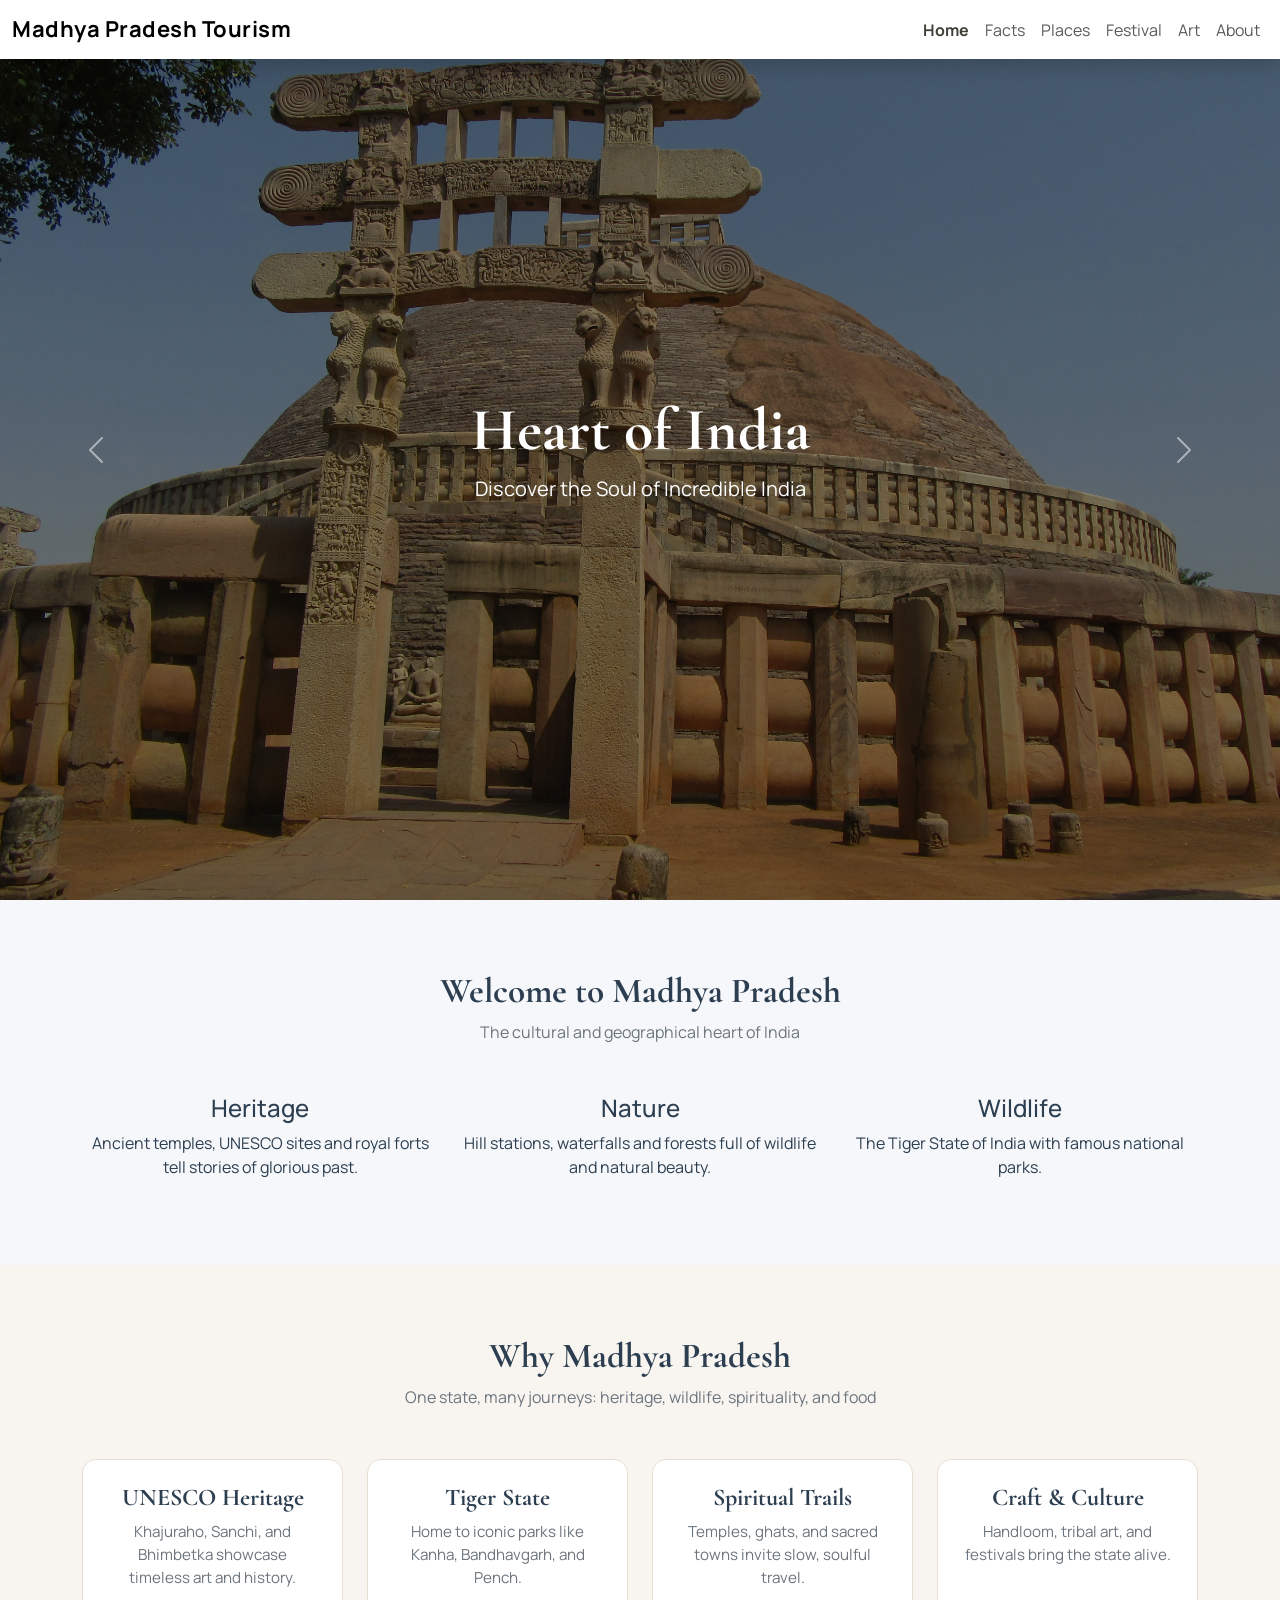
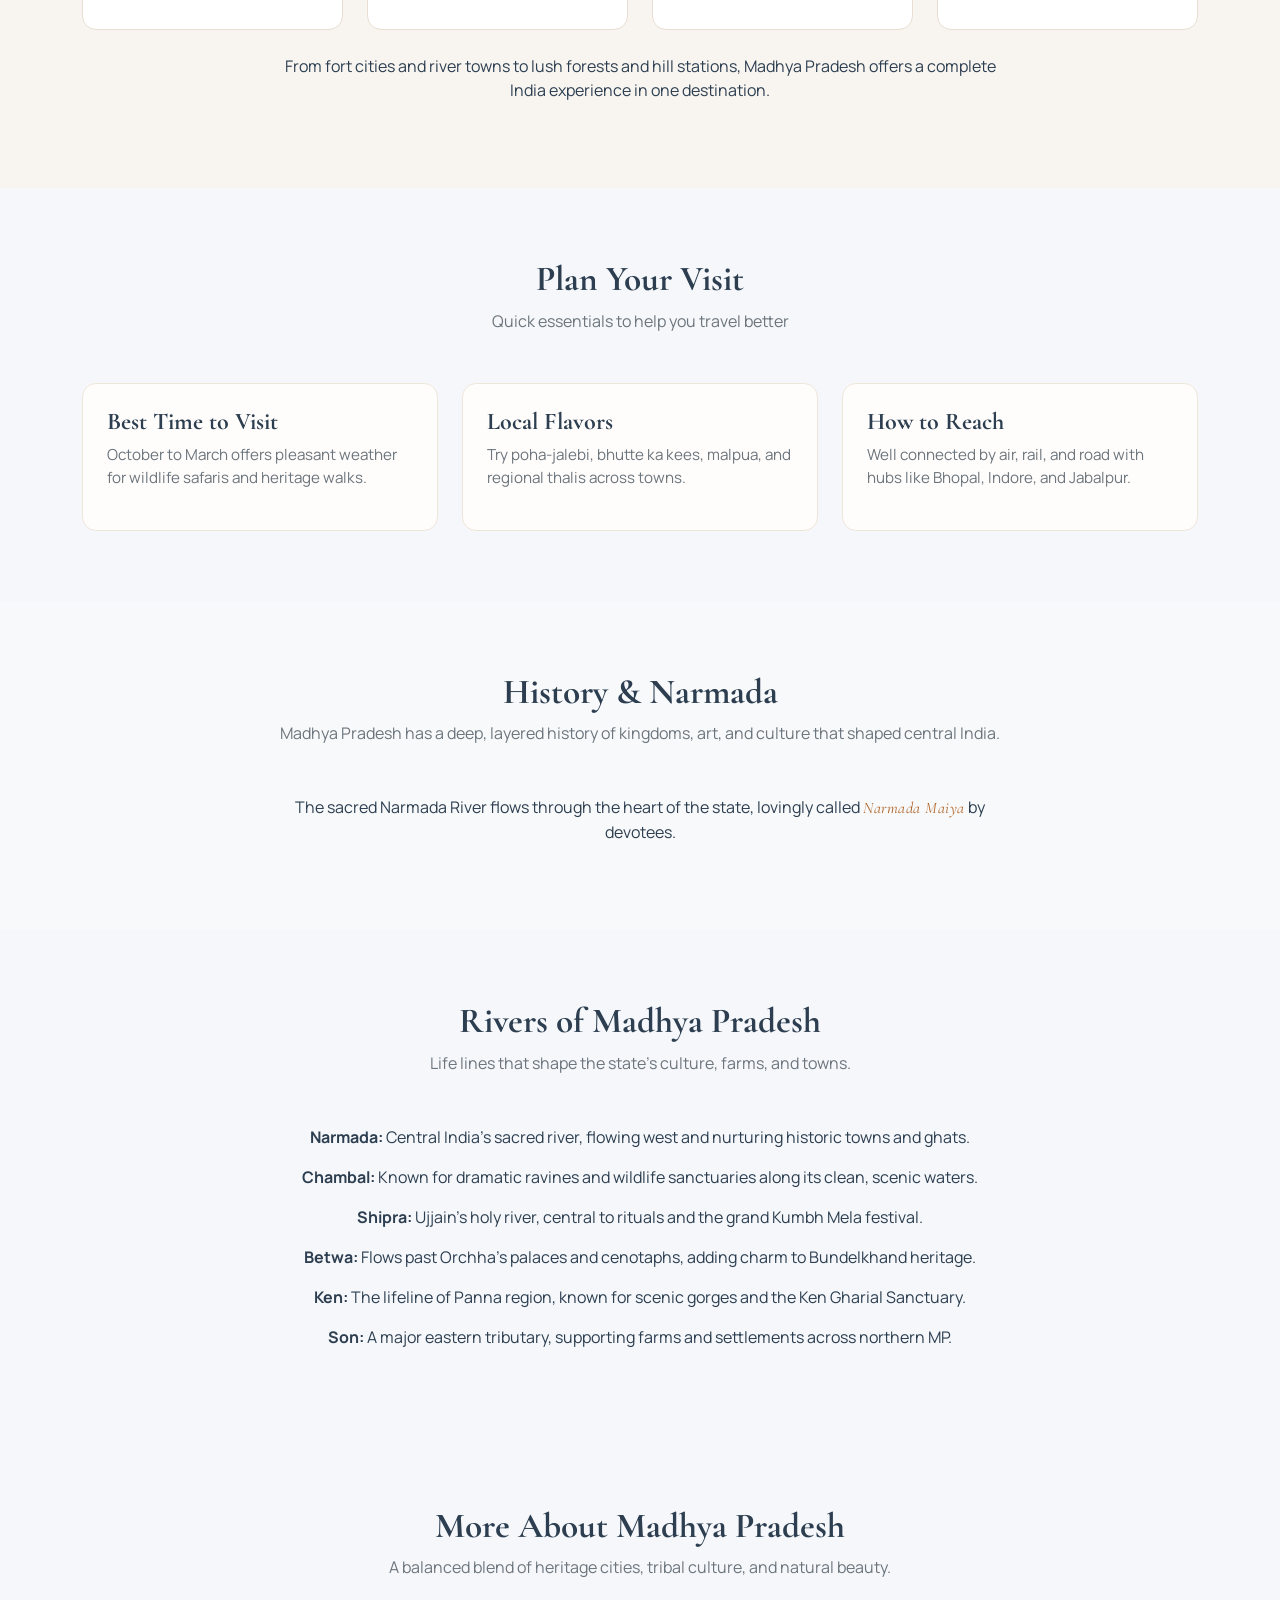
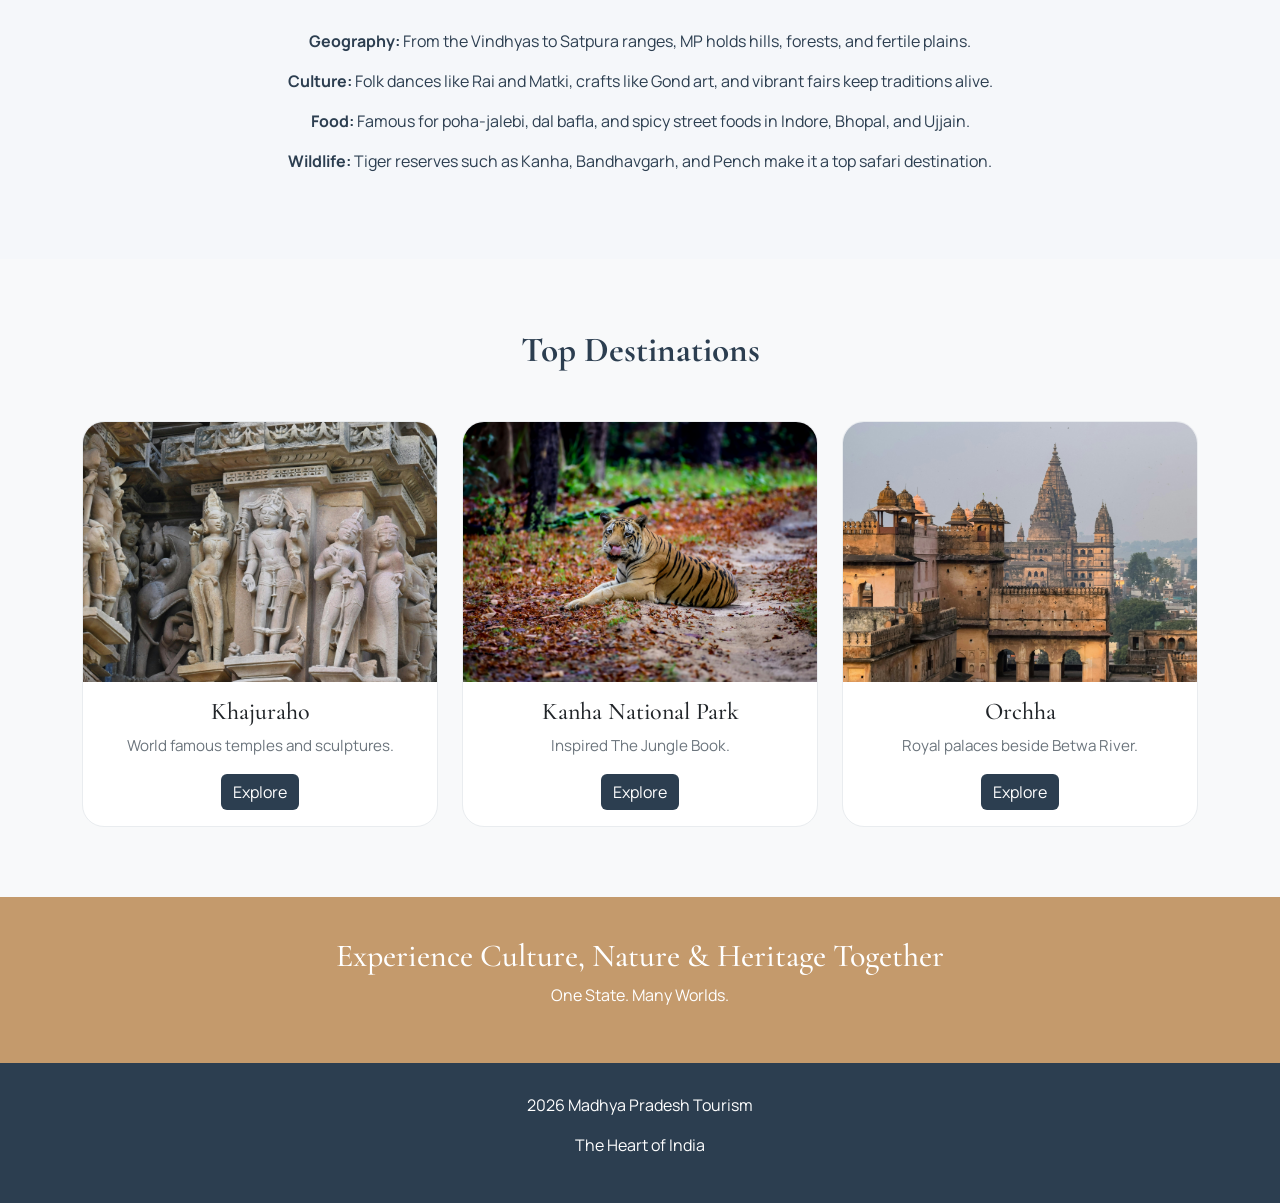
==== index.html @ c8d35fb0 "Add files via upload" ====
﻿<!DOCTYPE html>
<html lang="en">

<head>
    <meta charset="UTF-8">
    <meta name="viewport" content="width=device-width, initial-scale=1.0">
    <title>Madhya Pradesh Tourism</title>
    <link href="https://cdn.jsdelivr.net/npm/bootstrap@5.3.0/dist/css/bootstrap.min.css" rel="stylesheet">
    <link
        href="https://fonts.googleapis.com/css2?family=Cormorant+Garamond:wght@400;600;700&family=Manrope:wght@300;400;600;700&display=swap"
        rel="stylesheet">
    <style>
        :root {
            --paper: #f5f7fa;
            --ink: #2c3e50;
            --muted: #6c757d;
            --accent: #2c3e50;
            --soft: #e9ecef;
            --card: #ffffff;
        }

        body {
            font-family: "Manrope", sans-serif;
            color: var(--ink);
            background: var(--paper);
        }

        h1,
        h2,
        h3 {
            font-family: "Cormorant Garamond", serif;
        }

        /* NAVBAR */
        .navbar {
            background: white;
            box-shadow: 0 2px 10px rgba(0, 0, 0, .1);
        }

        .navbar-brand {
            font-weight: 700;
            letter-spacing: 0.5px;
            font-size: 22px;
        }
        .nav-link.active {
  font-weight: bold;
  color: #404039 !important;
}


        /* CAROUSEL */
        .carousel-item {
            height: 100vh;
            min-height: 400px;
        }

        .carousel-item img {
            height: 100%;
            object-fit: cover;
            filter: brightness(.55);
        }

        .carousel-caption {
            bottom: 40%;
        }

        .carousel-caption h1 {
            font-size: 60px;
            font-weight: 800;
        }

        .carousel-caption p {
            font-size: 20px;
        }

        /* SECTION */
        .section {
            padding: 70px 0;
        }

        .section-title {
            text-align: center;
            margin-bottom: 50px;
        }

        .section-title h2 {
            font-weight: 700;
            font-size: 2.2rem;
        }

        .section-title p {
            color: var(--muted);
        }

        /* CARDS */
        .card {
            border: 1px solid #e9ecef;
            border-radius: 22px;
            overflow: hidden;
            transition: transform 0.2s ease, box-shadow 0.2s ease;
            background: var(--card);
            box-shadow: none;
        }

        .card:hover {
            transform: translateY(-4px);
            box-shadow: 0 20px 40px rgba(44, 62, 80, 0.12);
        }

        .card img {
            height: 260px;
            object-fit: cover;
        }

        .btn-custom {
            background: #2c3e50;
            color: white;
            border: none;
        }

        .card-body h5,
        .highlight-card h5,
        .info-card h5 {
            font-family: "Cormorant Garamond", serif;
            font-size: 1.5rem;
        }

        .card-body p,
        .highlight-card p,
        .info-card p {
            color: var(--muted);
            font-size: 0.95rem;
        }

        /* HIGHLIGHTS */
        .highlights {
            background: #f8f5f1;
        }

        .highlight-card {
            border: 1px solid #e8ded1;
            border-radius: 14px;
            padding: 24px;
            height: 100%;
            background: var(--card);
        }

        .highlight-card h5 {
            font-weight: 700;
        }

        /* INFO CARDS */
        .info-card {
            border: 1px solid #efe6da;
            border-radius: 14px;
            padding: 24px;
            background: #fffdfb;
            height: 100%;
        }

        .info-card h5 {
            font-weight: 700;
        }

        .narmada {
            font-family: "Cormorant Garamond", serif;
            font-style: italic;
            letter-spacing: 0.5px;
            color: #b0652a;
        }

        /* HERO INFO STRIP */
        .info-strip {
            background: #c49a6c;
            color: white;
            padding: 40px 0;
            text-align: center;
        }

        /* FOOTER */
        footer {
            background: #2c3e50;
            color: white;
            padding: 30px 0;
            text-align: center;
        }
    </style>
</head>

<body>
    <!-- NAVBAR -->
    <nav class="navbar navbar-expand-lg fixed-top bg-white shadow">
  <div class="container-fluid">

    <a class="navbar-brand" href="index.html">Madhya Pradesh Tourism</a>

    <!-- TOGGLER BUTTON -->
    <button class="navbar-toggler" type="button" 
        data-bs-toggle="collapse" 
        data-bs-target="#navbarNav">

      <span class="navbar-toggler-icon"></span>
    </button>

    <!-- COLLAPSIBLE MENU -->
    <div class="collapse navbar-collapse" id="navbarNav">
      <div class="navbar-nav ms-auto">

        <a class="nav-link active" href="index.html">Home</a>
        <a class="nav-link" href="facts.html">Facts</a>
        <a class="nav-link" href="places.html">Places</a>
        <a class="nav-link" href="festival.html">Festival</a>
        <a class="nav-link" href="arts.html">Art</a>
        <a class="nav-link" href="about.html">About</a>

      </div>
    </div>

  </div>
</nav>


    <!-- CAROUSEL -->
    <div id="heroCarousel" class="carousel slide" data-bs-ride="carousel">
        <div class="carousel-inner">
            <div class="carousel-item active">
                <img src="images/ameena-tasneem-uT3yN3WqHnM-unsplash.jpg" class="d-block w-100">
                <div class="carousel-caption">
                    <h1>Heart of India</h1>
                    <p>Discover the Soul of Incredible India</p>
                </div>
            </div>
            <div class="carousel-item">
                <img src="images/whitetiger.jpg" class="d-block w-100">
                <div class="carousel-caption">
                    <h1>Wild & Beautiful</h1>
                    <p>Home of Tigers and Forests</p>
                </div>
            </div>
            <div class="carousel-item">
                <img src="images/gwalior fort.jpg" class="d-block w-100">
                <div class="carousel-caption">
                    <h1>Rich Heritage</h1>
                    <p>Temples, Forts & History</p>
                </div>
            </div>
        </div>
        <button class="carousel-control-prev" data-bs-target="#heroCarousel" data-bs-slide="prev">
            <span class="carousel-control-prev-icon"></span>
        </button>
        <button class="carousel-control-next" data-bs-target="#heroCarousel" data-bs-slide="next">
            <span class="carousel-control-next-icon"></span>
        </button>
    </div>
    <!-- ABOUT SECTION -->
    <section class="section">
        <div class="container">
            <div class="section-title">
                <h2>Welcome to Madhya Pradesh</h2>
                <p>The cultural and geographical heart of India</p>
            </div>
            <div class="row text-center">
                <div class="col-md-4">
                    <h4>Heritage</h4>
                    <p>Ancient temples, UNESCO sites and royal forts tell stories of glorious past.</p>
                </div>
                <div class="col-md-4">
                    <h4>Nature</h4>
                    <p>Hill stations, waterfalls and forests full of wildlife and natural beauty.</p>
                </div>
                <div class="col-md-4">
                    <h4>Wildlife</h4>
                    <p>The Tiger State of India with famous national parks.</p>
                </div>
            </div>
        </div>
    </section>
    <!-- MP TOURISM HIGHLIGHTS -->
    <section class="section highlights">
        <div class="container">
            <div class="section-title">
                <h2>Why Madhya Pradesh</h2>
                <p>One state, many journeys: heritage, wildlife, spirituality, and food</p>
            </div>
            <div class="row g-4">
                <div class="col-md-3">
                    <div class="highlight-card text-center">
                        <h5>UNESCO Heritage</h5>
                        <p>Khajuraho, Sanchi, and Bhimbetka showcase timeless art and history.</p>
                    </div>
                </div>
                <div class="col-md-3">
                    <div class="highlight-card text-center">
                        <h5>Tiger State</h5>
                        <p>Home to iconic parks like Kanha, Bandhavgarh, and Pench.</p>
                    </div>
                </div>
                <div class="col-md-3">
                    <div class="highlight-card text-center">
                        <h5>Spiritual Trails</h5>
                        <p>Temples, ghats, and sacred towns invite slow, soulful travel.</p>
                    </div>
                </div>
                <div class="col-md-3">
                    <div class="highlight-card text-center">
                        <h5>Craft & Culture</h5>
                        <p>Handloom, tribal art, and festivals bring the state alive.</p>
                    </div>
                </div>
            </div>
            <div class="row mt-4">
                <div class="col-lg-8 mx-auto text-center">
                    <p>From fort cities and river towns to lush forests and hill stations, Madhya Pradesh offers a
                        complete India experience in one destination.</p>
                </div>
            </div>
        </div>
    </section>
    <!-- TRAVEL ESSENTIALS -->
    <section class="section">
        <div class="container">
            <div class="section-title">
                <h2>Plan Your Visit</h2>
                <p>Quick essentials to help you travel better</p>
            </div>
            <div class="row g-4">
                <div class="col-md-4">
                    <div class="info-card">
                        <h5>Best Time to Visit</h5>
                        <p>October to March offers pleasant weather for wildlife safaris and heritage walks.</p>
                    </div>
                </div>
                <div class="col-md-4">
                    <div class="info-card">
                        <h5>Local Flavors</h5>
                        <p>Try poha-jalebi, bhutte ka kees, malpua, and regional thalis across towns.</p>
                    </div>
                </div>
                <div class="col-md-4">
                    <div class="info-card">
                        <h5>How to Reach</h5>
                        <p>Well connected by air, rail, and road with hubs like Bhopal, Indore, and Jabalpur.</p>
                    </div>
                </div>
            </div>
        </div>
    </section>
    <!-- HISTORY & NARMADA -->
    <section class="section bg-light">
        <div class="container">
            <div class="section-title">
                <h2>History & Narmada</h2>
                <p>Madhya Pradesh has a deep, layered history of kingdoms, art, and culture that shaped central India.
                </p>
            </div>
            <div class="row">
                <div class="col-lg-8 mx-auto text-center">
                    <p>The sacred Narmada River flows through the heart of the state, lovingly called <span
                            class="narmada">Narmada Maiya</span> by devotees.</p>
                </div>
            </div>
        </div>
    </section>
    <!-- RIVERS OF MADHYA PRADESH -->
    <section class="section">
        <div class="container">
            <div class="section-title">
                <h2>Rivers of Madhya Pradesh</h2>
                <p>Life lines that shape the state’s culture, farms, and towns.</p>
            </div>
            <div class="row">
                <div class="col-lg-10 mx-auto text-center">
                    <p><strong>Narmada:</strong> Central India’s sacred river, flowing west and nurturing historic towns
                        and ghats.</p>
                    <p><strong>Chambal:</strong> Known for dramatic ravines and wildlife sanctuaries along its clean,
                        scenic waters.</p>
                    <p><strong>Shipra:</strong> Ujjain’s holy river, central to rituals and the grand Kumbh Mela
                        festival.</p>
                    <p><strong>Betwa:</strong> Flows past Orchha’s palaces and cenotaphs, adding charm to Bundelkhand
                        heritage.</p>
                    <p><strong>Ken:</strong> The lifeline of Panna region, known for scenic gorges and the Ken Gharial
                        Sanctuary.</p>
                    <p><strong>Son:</strong> A major eastern tributary, supporting farms and settlements across northern
                        MP.</p>
                </div>
            </div>
        </div>
    </section>
    <!-- MORE ABOUT MADHYA PRADESH -->
    <section class="section">
        <div class="container">
            <div class="section-title">
                <h2>More About Madhya Pradesh</h2>
                <p>A balanced blend of heritage cities, tribal culture, and natural beauty.</p>
            </div>
            <div class="row">
                <div class="col-lg-10 mx-auto text-center">
                    <p><strong>Geography:</strong> From the Vindhyas to Satpura ranges, MP holds hills, forests, and
                        fertile plains.</p>
                    <p><strong>Culture:</strong> Folk dances like Rai and Matki, crafts like Gond art, and vibrant fairs
                        keep traditions alive.</p>
                    <p><strong>Food:</strong> Famous for poha-jalebi, dal bafla, and spicy street foods in Indore,
                        Bhopal, and Ujjain.</p>
                    <p><strong>Wildlife:</strong> Tiger reserves such as Kanha, Bandhavgarh, and Pench make it a top
                        safari destination.</p>
                </div>
            </div>
        </div>
    </section>
    <!-- TOP DESTINATIONS -->
    <section class="section bg-light">
        <div class="container">
            <div class="section-title">
                <h2>Top Destinations</h2>
            </div>
            <div class="row g-4">
                <div class="col-md-4">
                    <div class="card">
                        <img src="images/khajuraho.jpg">
                        <div class="card-body text-center">
                            <h5>Khajuraho</h5>
                            <p>World famous temples and sculptures.</p>
                            <button class="btn btn-custom">Explore</button>
                        </div>
                    </div>
                </div>
                <div class="col-md-4">
                    <div class="card">
                        <img src="images/kanhapark.jpg">
                        <div class="card-body text-center">
                            <h5>Kanha National Park</h5>
                            <p>Inspired The Jungle Book.</p>
                            <button class="btn btn-custom">Explore</button>
                        </div>
                    </div>
                </div>
                <div class="col-md-4">
                    <div class="card">
                        <img src="images/pexels-rsapmech-11473343 (1).jpg">
                        <div class="card-body text-center">
                            <h5>Orchha</h5>
                            <p>Royal palaces beside Betwa River.</p>
                            <button class="btn btn-custom">Explore</button>
                        </div>
                    </div>
                </div>

            </div>
        </div>
    </section>
    <!-- INFO STRIP -->
    <section class="info-strip">
        <div class="container">
            <h2>Experience Culture, Nature & Heritage Together</h2>
            <p>One State. Many Worlds.</p>
        </div>
    </section>
    <!-- FOOTER -->
    <footer>
        <p>2026 Madhya Pradesh Tourism</p>
        <p>The Heart of India</p>
    </footer>
    <script src="https://cdn.jsdelivr.net/npm/bootstrap@5.3.0/dist/js/bootstrap.bundle.min.js"></script>

</body>

</html>
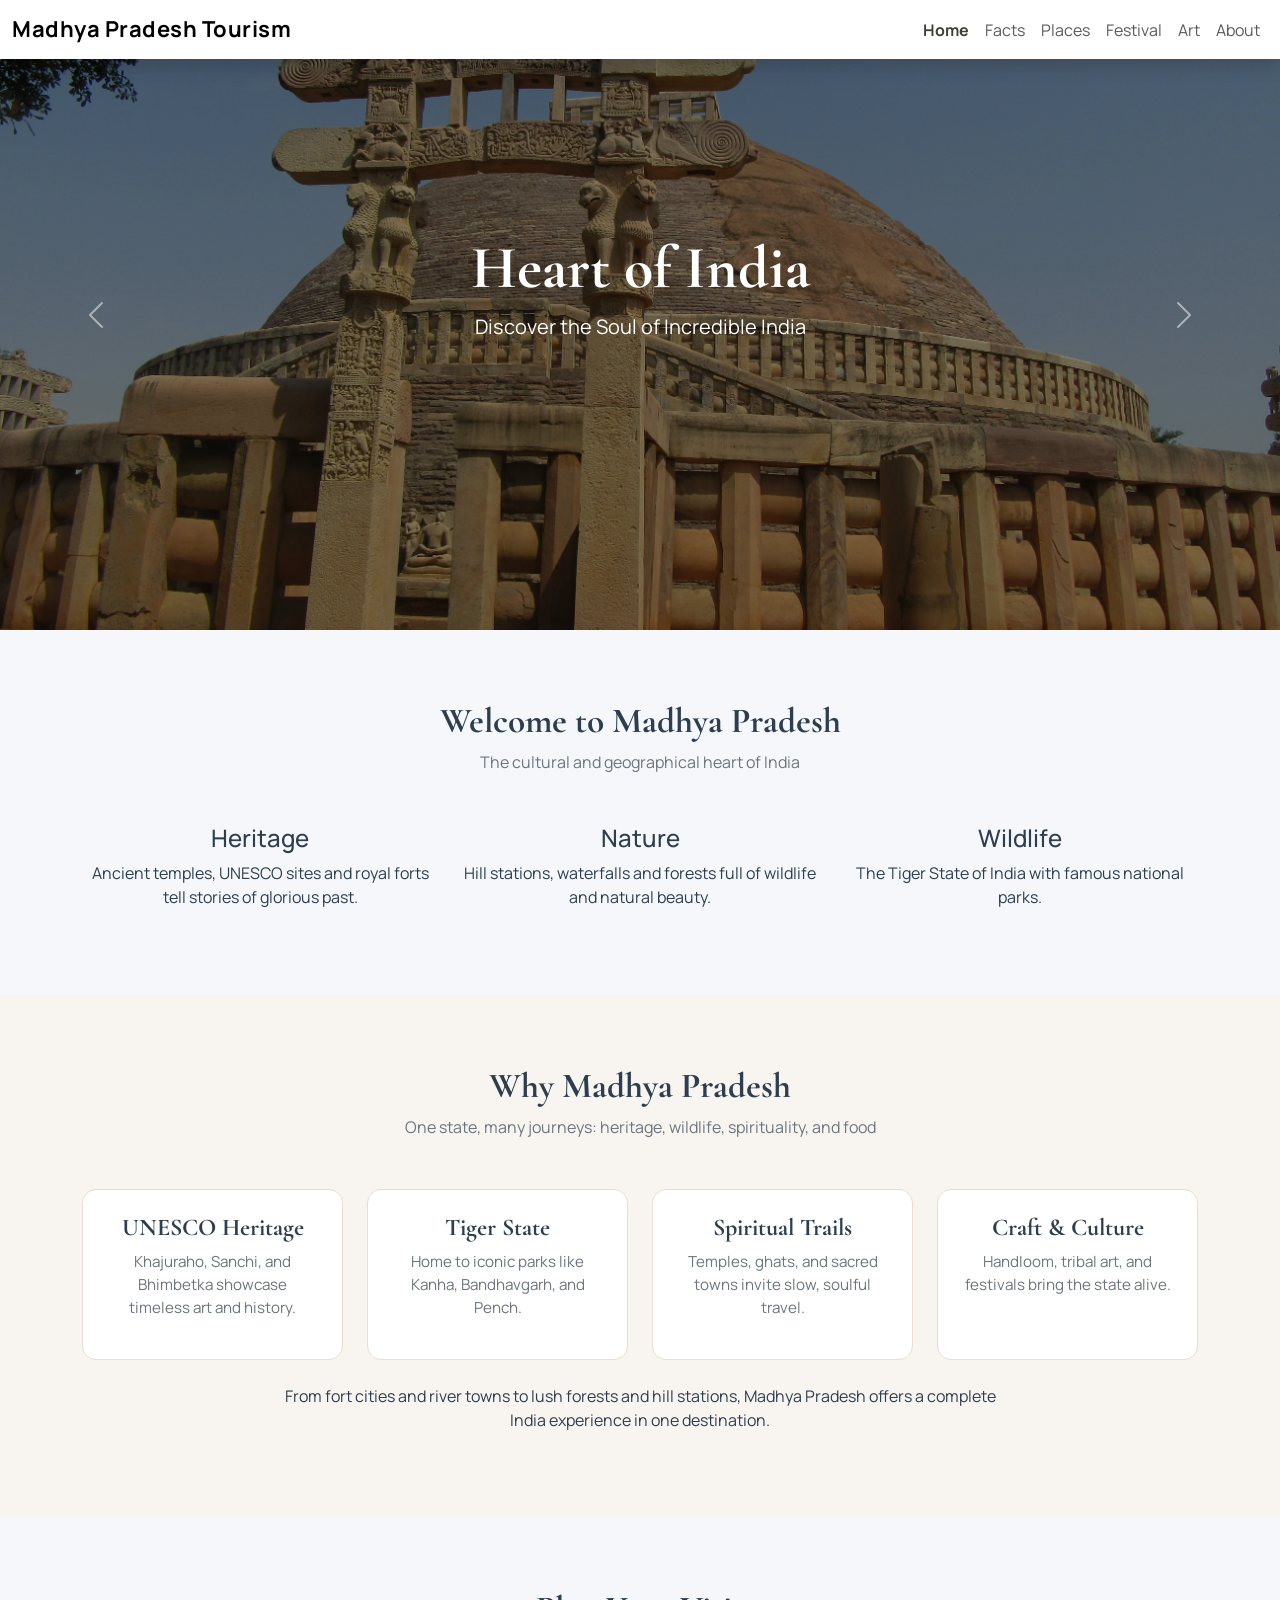
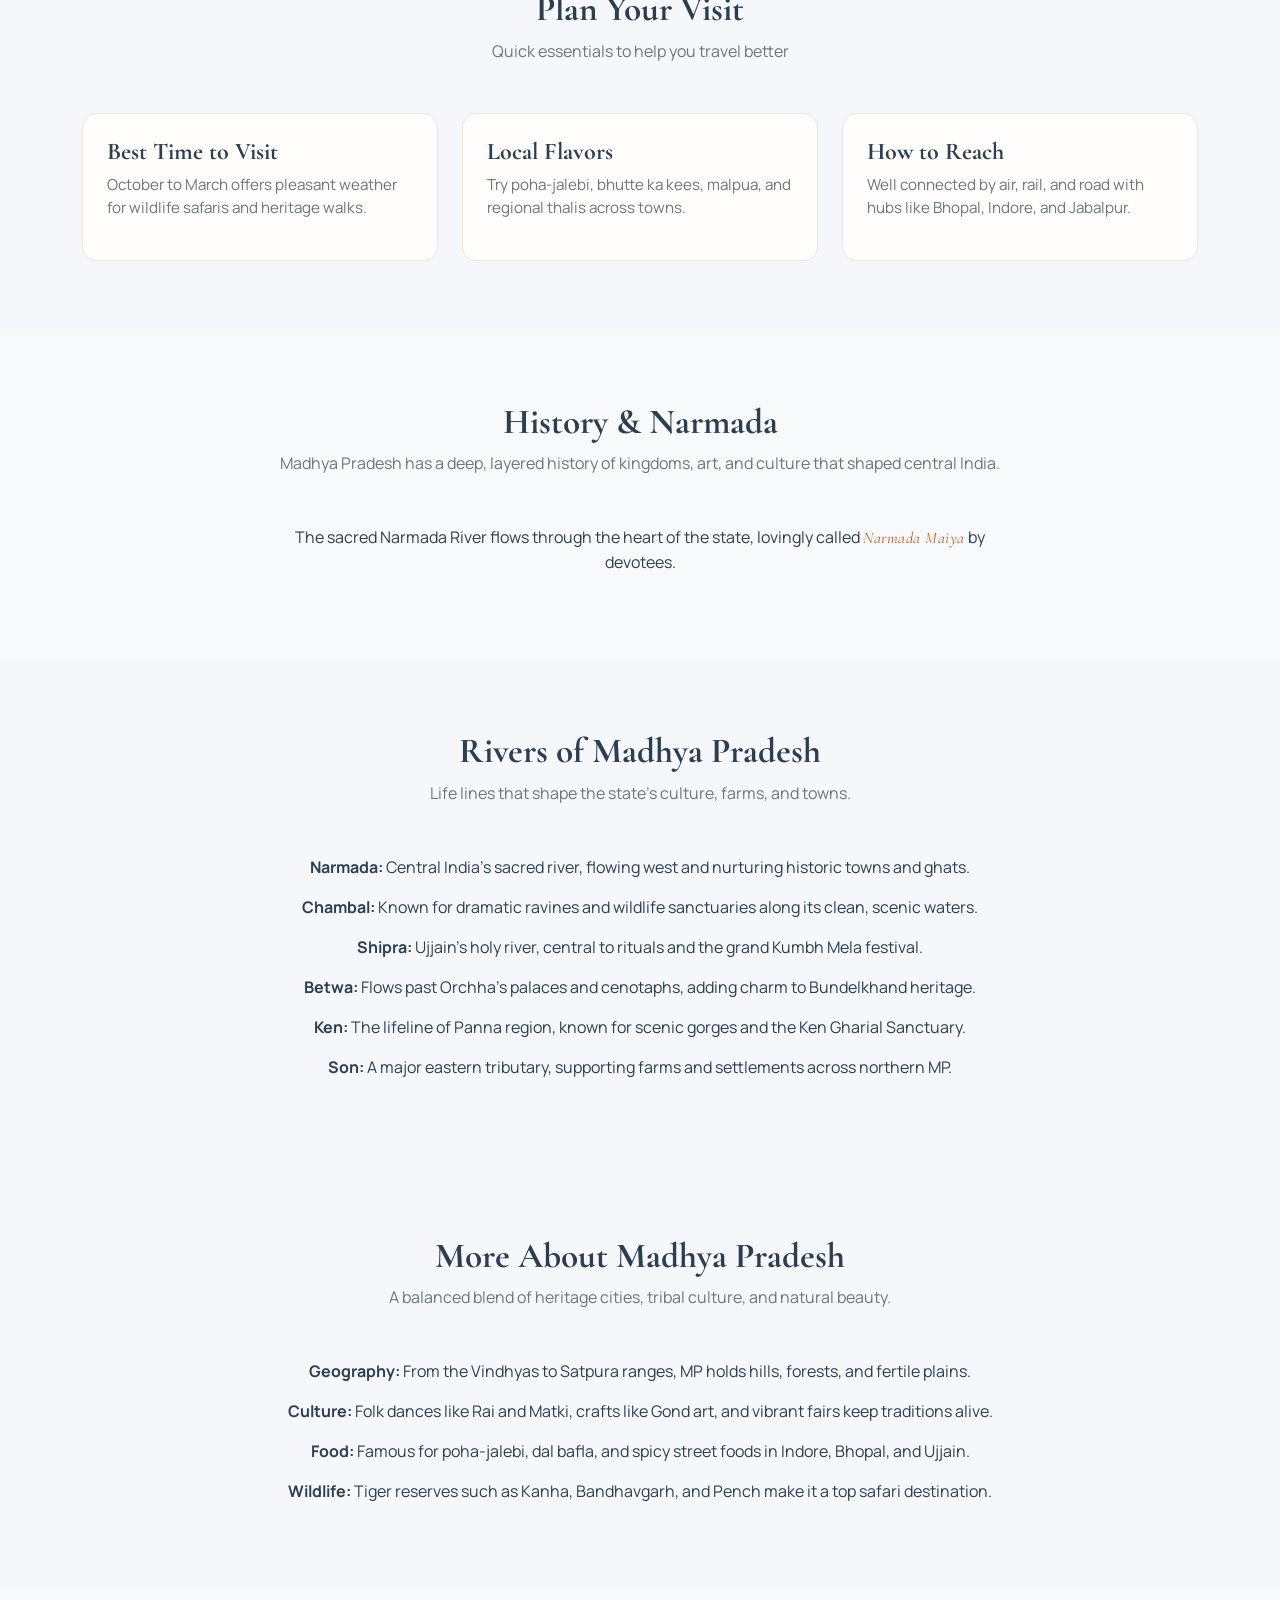
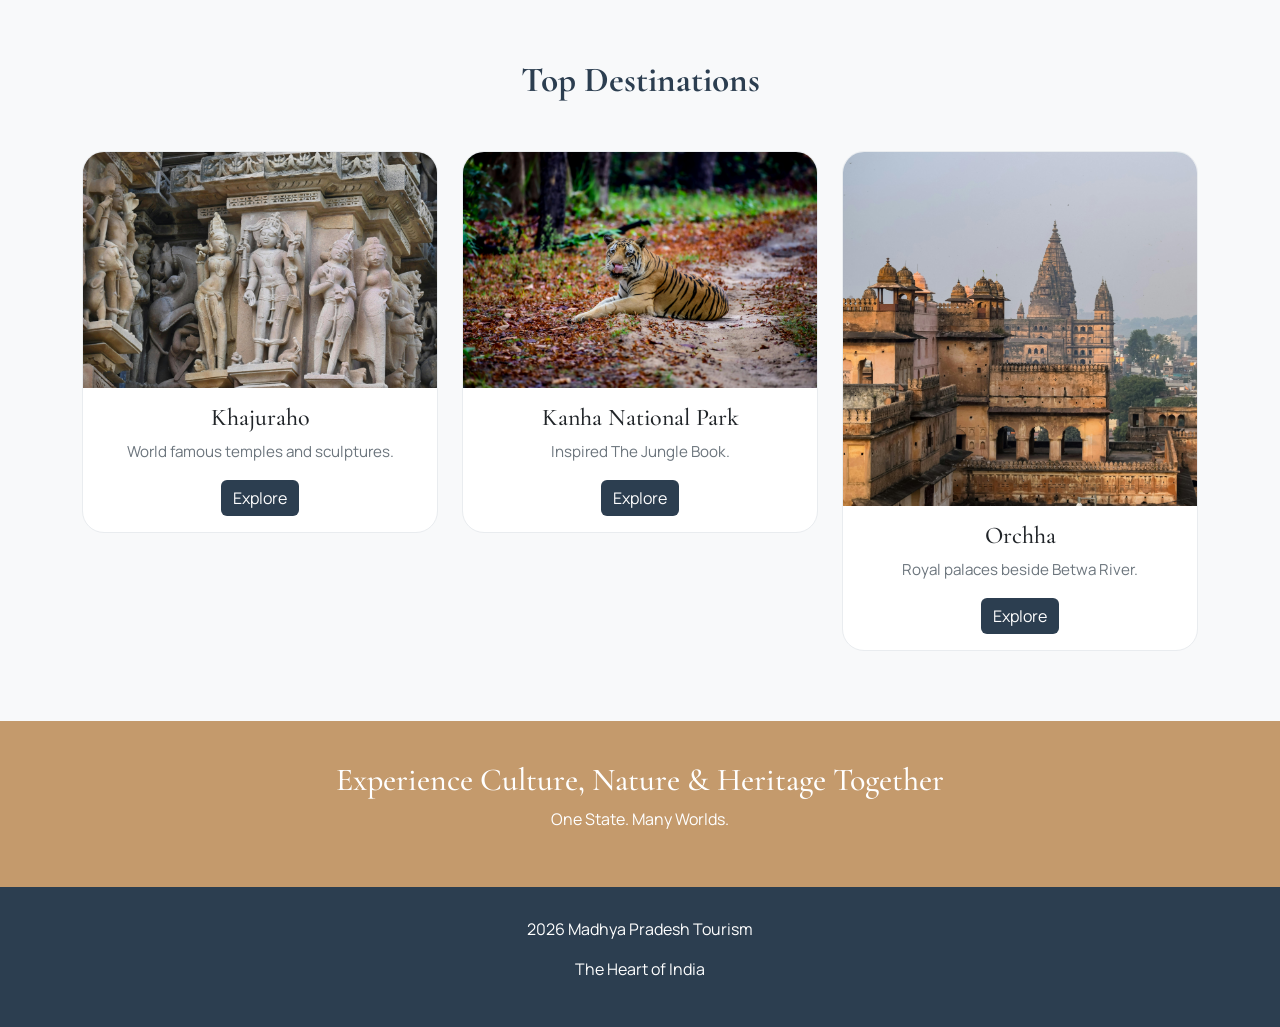
==== commit a4aac6da: "first upload" ====
--- a/index.html
+++ b/index.html
@@ -1,467 +1,498 @@
-﻿<!DOCTYPE html>
-<html lang="en">
-
-<head>
-    <meta charset="UTF-8">
-    <meta name="viewport" content="width=device-width, initial-scale=1.0">
-    <title>Madhya Pradesh Tourism</title>
-    <link href="https://cdn.jsdelivr.net/npm/bootstrap@5.3.0/dist/css/bootstrap.min.css" rel="stylesheet">
-    <link
-        href="https://fonts.googleapis.com/css2?family=Cormorant+Garamond:wght@400;600;700&family=Manrope:wght@300;400;600;700&display=swap"
-        rel="stylesheet">
-    <style>
-        :root {
-            --paper: #f5f7fa;
-            --ink: #2c3e50;
-            --muted: #6c757d;
-            --accent: #2c3e50;
-            --soft: #e9ecef;
-            --card: #ffffff;
-        }
-
-        body {
-            font-family: "Manrope", sans-serif;
-            color: var(--ink);
-            background: var(--paper);
-        }
-
-        h1,
-        h2,
-        h3 {
-            font-family: "Cormorant Garamond", serif;
-        }
-
-        /* NAVBAR */
-        .navbar {
-            background: white;
-            box-shadow: 0 2px 10px rgba(0, 0, 0, .1);
-        }
-
-        .navbar-brand {
-            font-weight: 700;
-            letter-spacing: 0.5px;
-            font-size: 22px;
-        }
-        .nav-link.active {
-  font-weight: bold;
-  color: #404039 !important;
-}
-
-
-        /* CAROUSEL */
-        .carousel-item {
-            height: 100vh;
-            min-height: 400px;
-        }
-
-        .carousel-item img {
-            height: 100%;
-            object-fit: cover;
-            filter: brightness(.55);
-        }
-
-        .carousel-caption {
-            bottom: 40%;
-        }
-
-        .carousel-caption h1 {
-            font-size: 60px;
-            font-weight: 800;
-        }
-
-        .carousel-caption p {
-            font-size: 20px;
-        }
-
-        /* SECTION */
-        .section {
-            padding: 70px 0;
-        }
-
-        .section-title {
-            text-align: center;
-            margin-bottom: 50px;
-        }
-
-        .section-title h2 {
-            font-weight: 700;
-            font-size: 2.2rem;
-        }
-
-        .section-title p {
-            color: var(--muted);
-        }
-
-        /* CARDS */
-        .card {
-            border: 1px solid #e9ecef;
-            border-radius: 22px;
-            overflow: hidden;
-            transition: transform 0.2s ease, box-shadow 0.2s ease;
-            background: var(--card);
-            box-shadow: none;
-        }
-
-        .card:hover {
-            transform: translateY(-4px);
-            box-shadow: 0 20px 40px rgba(44, 62, 80, 0.12);
-        }
-
-        .card img {
-            height: 260px;
-            object-fit: cover;
-        }
-
-        .btn-custom {
-            background: #2c3e50;
-            color: white;
-            border: none;
-        }
-
-        .card-body h5,
-        .highlight-card h5,
-        .info-card h5 {
-            font-family: "Cormorant Garamond", serif;
-            font-size: 1.5rem;
-        }
-
-        .card-body p,
-        .highlight-card p,
-        .info-card p {
-            color: var(--muted);
-            font-size: 0.95rem;
-        }
-
-        /* HIGHLIGHTS */
-        .highlights {
-            background: #f8f5f1;
-        }
-
-        .highlight-card {
-            border: 1px solid #e8ded1;
-            border-radius: 14px;
-            padding: 24px;
-            height: 100%;
-            background: var(--card);
-        }
-
-        .highlight-card h5 {
-            font-weight: 700;
-        }
-
-        /* INFO CARDS */
-        .info-card {
-            border: 1px solid #efe6da;
-            border-radius: 14px;
-            padding: 24px;
-            background: #fffdfb;
-            height: 100%;
-        }
-
-        .info-card h5 {
-            font-weight: 700;
-        }
-
-        .narmada {
-            font-family: "Cormorant Garamond", serif;
-            font-style: italic;
-            letter-spacing: 0.5px;
-            color: #b0652a;
-        }
-
-        /* HERO INFO STRIP */
-        .info-strip {
-            background: #c49a6c;
-            color: white;
-            padding: 40px 0;
-            text-align: center;
-        }
-
-        /* FOOTER */
-        footer {
-            background: #2c3e50;
-            color: white;
-            padding: 30px 0;
-            text-align: center;
-        }
-    </style>
-</head>
-
-<body>
-    <!-- NAVBAR -->
-    <nav class="navbar navbar-expand-lg fixed-top bg-white shadow">
-  <div class="container-fluid">
-
-    <a class="navbar-brand" href="index.html">Madhya Pradesh Tourism</a>
-
-    <!-- TOGGLER BUTTON -->
-    <button class="navbar-toggler" type="button" 
-        data-bs-toggle="collapse" 
-        data-bs-target="#navbarNav">
-
-      <span class="navbar-toggler-icon"></span>
-    </button>
-
-    <!-- COLLAPSIBLE MENU -->
-    <div class="collapse navbar-collapse" id="navbarNav">
-      <div class="navbar-nav ms-auto">
-
-        <a class="nav-link active" href="index.html">Home</a>
-        <a class="nav-link" href="facts.html">Facts</a>
-        <a class="nav-link" href="places.html">Places</a>
-        <a class="nav-link" href="festival.html">Festival</a>
-        <a class="nav-link" href="arts.html">Art</a>
-        <a class="nav-link" href="about.html">About</a>
-
-      </div>
-    </div>
-
-  </div>
-</nav>
-
-
-    <!-- CAROUSEL -->
-    <div id="heroCarousel" class="carousel slide" data-bs-ride="carousel">
-        <div class="carousel-inner">
-            <div class="carousel-item active">
-                <img src="images/ameena-tasneem-uT3yN3WqHnM-unsplash.jpg" class="d-block w-100">
-                <div class="carousel-caption">
-                    <h1>Heart of India</h1>
-                    <p>Discover the Soul of Incredible India</p>
-                </div>
-            </div>
-            <div class="carousel-item">
-                <img src="images/whitetiger.jpg" class="d-block w-100">
-                <div class="carousel-caption">
-                    <h1>Wild & Beautiful</h1>
-                    <p>Home of Tigers and Forests</p>
-                </div>
-            </div>
-            <div class="carousel-item">
-                <img src="images/gwalior fort.jpg" class="d-block w-100">
-                <div class="carousel-caption">
-                    <h1>Rich Heritage</h1>
-                    <p>Temples, Forts & History</p>
-                </div>
-            </div>
-        </div>
-        <button class="carousel-control-prev" data-bs-target="#heroCarousel" data-bs-slide="prev">
-            <span class="carousel-control-prev-icon"></span>
-        </button>
-        <button class="carousel-control-next" data-bs-target="#heroCarousel" data-bs-slide="next">
-            <span class="carousel-control-next-icon"></span>
-        </button>
-    </div>
-    <!-- ABOUT SECTION -->
-    <section class="section">
-        <div class="container">
-            <div class="section-title">
-                <h2>Welcome to Madhya Pradesh</h2>
-                <p>The cultural and geographical heart of India</p>
-            </div>
-            <div class="row text-center">
-                <div class="col-md-4">
-                    <h4>Heritage</h4>
-                    <p>Ancient temples, UNESCO sites and royal forts tell stories of glorious past.</p>
-                </div>
-                <div class="col-md-4">
-                    <h4>Nature</h4>
-                    <p>Hill stations, waterfalls and forests full of wildlife and natural beauty.</p>
-                </div>
-                <div class="col-md-4">
-                    <h4>Wildlife</h4>
-                    <p>The Tiger State of India with famous national parks.</p>
-                </div>
-            </div>
-        </div>
-    </section>
-    <!-- MP TOURISM HIGHLIGHTS -->
-    <section class="section highlights">
-        <div class="container">
-            <div class="section-title">
-                <h2>Why Madhya Pradesh</h2>
-                <p>One state, many journeys: heritage, wildlife, spirituality, and food</p>
-            </div>
-            <div class="row g-4">
-                <div class="col-md-3">
-                    <div class="highlight-card text-center">
-                        <h5>UNESCO Heritage</h5>
-                        <p>Khajuraho, Sanchi, and Bhimbetka showcase timeless art and history.</p>
-                    </div>
-                </div>
-                <div class="col-md-3">
-                    <div class="highlight-card text-center">
-                        <h5>Tiger State</h5>
-                        <p>Home to iconic parks like Kanha, Bandhavgarh, and Pench.</p>
-                    </div>
-                </div>
-                <div class="col-md-3">
-                    <div class="highlight-card text-center">
-                        <h5>Spiritual Trails</h5>
-                        <p>Temples, ghats, and sacred towns invite slow, soulful travel.</p>
-                    </div>
-                </div>
-                <div class="col-md-3">
-                    <div class="highlight-card text-center">
-                        <h5>Craft & Culture</h5>
-                        <p>Handloom, tribal art, and festivals bring the state alive.</p>
-                    </div>
-                </div>
-            </div>
-            <div class="row mt-4">
-                <div class="col-lg-8 mx-auto text-center">
-                    <p>From fort cities and river towns to lush forests and hill stations, Madhya Pradesh offers a
-                        complete India experience in one destination.</p>
-                </div>
-            </div>
-        </div>
-    </section>
-    <!-- TRAVEL ESSENTIALS -->
-    <section class="section">
-        <div class="container">
-            <div class="section-title">
-                <h2>Plan Your Visit</h2>
-                <p>Quick essentials to help you travel better</p>
-            </div>
-            <div class="row g-4">
-                <div class="col-md-4">
-                    <div class="info-card">
-                        <h5>Best Time to Visit</h5>
-                        <p>October to March offers pleasant weather for wildlife safaris and heritage walks.</p>
-                    </div>
-                </div>
-                <div class="col-md-4">
-                    <div class="info-card">
-                        <h5>Local Flavors</h5>
-                        <p>Try poha-jalebi, bhutte ka kees, malpua, and regional thalis across towns.</p>
-                    </div>
-                </div>
-                <div class="col-md-4">
-                    <div class="info-card">
-                        <h5>How to Reach</h5>
-                        <p>Well connected by air, rail, and road with hubs like Bhopal, Indore, and Jabalpur.</p>
-                    </div>
-                </div>
-            </div>
-        </div>
-    </section>
-    <!-- HISTORY & NARMADA -->
-    <section class="section bg-light">
-        <div class="container">
-            <div class="section-title">
-                <h2>History & Narmada</h2>
-                <p>Madhya Pradesh has a deep, layered history of kingdoms, art, and culture that shaped central India.
-                </p>
-            </div>
-            <div class="row">
-                <div class="col-lg-8 mx-auto text-center">
-                    <p>The sacred Narmada River flows through the heart of the state, lovingly called <span
-                            class="narmada">Narmada Maiya</span> by devotees.</p>
-                </div>
-            </div>
-        </div>
-    </section>
-    <!-- RIVERS OF MADHYA PRADESH -->
-    <section class="section">
-        <div class="container">
-            <div class="section-title">
-                <h2>Rivers of Madhya Pradesh</h2>
-                <p>Life lines that shape the state’s culture, farms, and towns.</p>
-            </div>
-            <div class="row">
-                <div class="col-lg-10 mx-auto text-center">
-                    <p><strong>Narmada:</strong> Central India’s sacred river, flowing west and nurturing historic towns
-                        and ghats.</p>
-                    <p><strong>Chambal:</strong> Known for dramatic ravines and wildlife sanctuaries along its clean,
-                        scenic waters.</p>
-                    <p><strong>Shipra:</strong> Ujjain’s holy river, central to rituals and the grand Kumbh Mela
-                        festival.</p>
-                    <p><strong>Betwa:</strong> Flows past Orchha’s palaces and cenotaphs, adding charm to Bundelkhand
-                        heritage.</p>
-                    <p><strong>Ken:</strong> The lifeline of Panna region, known for scenic gorges and the Ken Gharial
-                        Sanctuary.</p>
-                    <p><strong>Son:</strong> A major eastern tributary, supporting farms and settlements across northern
-                        MP.</p>
-                </div>
-            </div>
-        </div>
-    </section>
-    <!-- MORE ABOUT MADHYA PRADESH -->
-    <section class="section">
-        <div class="container">
-            <div class="section-title">
-                <h2>More About Madhya Pradesh</h2>
-                <p>A balanced blend of heritage cities, tribal culture, and natural beauty.</p>
-            </div>
-            <div class="row">
-                <div class="col-lg-10 mx-auto text-center">
-                    <p><strong>Geography:</strong> From the Vindhyas to Satpura ranges, MP holds hills, forests, and
-                        fertile plains.</p>
-                    <p><strong>Culture:</strong> Folk dances like Rai and Matki, crafts like Gond art, and vibrant fairs
-                        keep traditions alive.</p>
-                    <p><strong>Food:</strong> Famous for poha-jalebi, dal bafla, and spicy street foods in Indore,
-                        Bhopal, and Ujjain.</p>
-                    <p><strong>Wildlife:</strong> Tiger reserves such as Kanha, Bandhavgarh, and Pench make it a top
-                        safari destination.</p>
-                </div>
-            </div>
-        </div>
-    </section>
-    <!-- TOP DESTINATIONS -->
-    <section class="section bg-light">
-        <div class="container">
-            <div class="section-title">
-                <h2>Top Destinations</h2>
-            </div>
-            <div class="row g-4">
-                <div class="col-md-4">
-                    <div class="card">
-                        <img src="images/khajuraho.jpg">
-                        <div class="card-body text-center">
-                            <h5>Khajuraho</h5>
-                            <p>World famous temples and sculptures.</p>
-                            <button class="btn btn-custom">Explore</button>
-                        </div>
-                    </div>
-                </div>
-                <div class="col-md-4">
-                    <div class="card">
-                        <img src="images/kanhapark.jpg">
-                        <div class="card-body text-center">
-                            <h5>Kanha National Park</h5>
-                            <p>Inspired The Jungle Book.</p>
-                            <button class="btn btn-custom">Explore</button>
-                        </div>
-                    </div>
-                </div>
-                <div class="col-md-4">
-                    <div class="card">
-                        <img src="images/pexels-rsapmech-11473343 (1).jpg">
-                        <div class="card-body text-center">
-                            <h5>Orchha</h5>
-                            <p>Royal palaces beside Betwa River.</p>
-                            <button class="btn btn-custom">Explore</button>
-                        </div>
-                    </div>
-                </div>
-
-            </div>
-        </div>
-    </section>
-    <!-- INFO STRIP -->
-    <section class="info-strip">
-        <div class="container">
-            <h2>Experience Culture, Nature & Heritage Together</h2>
-            <p>One State. Many Worlds.</p>
-        </div>
-    </section>
-    <!-- FOOTER -->
-    <footer>
-        <p>2026 Madhya Pradesh Tourism</p>
-        <p>The Heart of India</p>
-    </footer>
-    <script src="https://cdn.jsdelivr.net/npm/bootstrap@5.3.0/dist/js/bootstrap.bundle.min.js"></script>
-
-</body>
-
+﻿<!DOCTYPE html>
+<html lang="en">
+
+<head>
+    <meta charset="UTF-8">
+    <meta name="viewport" content="width=device-width, initial-scale=1.0">
+    <title>Madhya Pradesh Tourism</title>
+    <link href="https://cdn.jsdelivr.net/npm/bootstrap@5.3.0/dist/css/bootstrap.min.css" rel="stylesheet">
+    <link
+        href="https://fonts.googleapis.com/css2?family=Cormorant+Garamond:wght@400;600;700&family=Manrope:wght@300;400;600;700&display=swap"
+        rel="stylesheet">
+    <style>
+        :root {
+            --paper: #f5f7fa;
+            --ink: #2c3e50;
+            --muted: #6c757d;
+            --accent: #2c3e50;
+            --soft: #e9ecef;
+            --card: #ffffff;
+        }
+
+        body {
+            font-family: "Manrope", sans-serif;
+            color: var(--ink);
+            background: var(--paper);
+        }
+
+        h1,
+        h2,
+        h3 {
+            font-family: "Cormorant Garamond", serif;
+        }
+
+        /* NAVBAR */
+        .navbar {
+            background: white;
+            box-shadow: 0 2px 10px rgba(0, 0, 0, .1);
+        }
+
+        .navbar-brand {
+            font-weight: 700;
+            letter-spacing: 0.5px;
+            font-size: 22px;
+        }
+
+        .nav-link.active {
+            font-weight: bold;
+            color: #404039 !important;
+        }
+
+
+        /* CAROUSEL */
+        .carousel-item {
+            height: auto;
+            min-height: 400px;
+        }
+
+        .carousel-item img {
+            height: auto;
+            object-fit: cover;
+            filter: brightness(.55);
+        }
+
+        .carousel-caption {
+            bottom: 40%;
+        }
+
+        .carousel-caption h1 {
+            font-size: 60px;
+            font-weight: 800;
+        }
+
+        .carousel-caption p {
+            font-size: 20px;
+        }
+
+        /* SECTION */
+        .section {
+            padding: 70px 0;
+        }
+
+        .section-title {
+            text-align: center;
+            margin-bottom: 50px;
+        }
+
+        .section-title h2 {
+            font-weight: 700;
+            font-size: 2.2rem;
+        }
+
+        .section-title p {
+            color: var(--muted);
+        }
+
+        /* CARDS */
+        .card {
+            border: 1px solid #e9ecef;
+            border-radius: 22px;
+            overflow: hidden;
+            transition: transform 0.2s ease, box-shadow 0.2s ease;
+            background: var(--card);
+            box-shadow: none;
+        }
+
+        .card:hover {
+            transform: translateY(-4px);
+            box-shadow: 0 20px 40px rgba(44, 62, 80, 0.12);
+        }
+
+        .card img {
+
+            width: 100%;
+            height: auto;
+            object-fit: cover;
+
+
+        }
+
+        .btn-custom {
+            background: #2c3e50;
+            color: white;
+            border: none;
+        }
+
+        .card-body h5,
+        .highlight-card h5,
+        .info-card h5 {
+            font-family: "Cormorant Garamond", serif;
+            font-size: 1.5rem;
+        }
+
+        .card-body p,
+        .highlight-card p,
+        .info-card p {
+            color: var(--muted);
+            font-size: 0.95rem;
+        }
+
+        /* HIGHLIGHTS */
+        .highlights {
+            background: #f8f5f1;
+        }
+
+        .highlight-card {
+            border: 1px solid #e8ded1;
+            border-radius: 14px;
+            padding: 24px;
+            height: 100%;
+            background: var(--card);
+        }
+
+        .highlight-card h5 {
+            font-weight: 700;
+        }
+
+        /* INFO CARDS */
+        .info-card {
+            border: 1px solid #efe6da;
+            border-radius: 14px;
+            padding: 24px;
+            background: #fffdfb;
+            height: 100%;
+        }
+
+        .info-card h5 {
+            font-weight: 700;
+        }
+
+        .narmada {
+            font-family: "Cormorant Garamond", serif;
+            font-style: italic;
+            letter-spacing: 0.5px;
+            color: #b0652a;
+        }
+
+        /* HERO INFO STRIP */
+        .info-strip {
+            background: #c49a6c;
+            color: white;
+            padding: 40px 0;
+            text-align: center;
+        }
+
+        /* FOOTER */
+        footer {
+            background: #2c3e50;
+            color: white;
+            padding: 30px 0;
+            text-align: center;
+        }
+
+        /* MOBILE FIX */
+        /* HERO FIX FOR ALL SCREENS */
+        .carousel-item img {
+            width: 100%;
+            height: 70vh;
+            object-fit: cover;
+        }
+
+        /* MOBILE OPTIMIZATION */
+        @media (max-width: 768px) {
+
+            .carousel-item img {
+                height: 55vh;
+            }
+
+            .carousel-caption {
+                bottom: 20%;
+            }
+
+            .carousel-caption h1 {
+                font-size: 28px;
+            }
+
+            .carousel-caption p {
+                font-size: 14px;
+            }
+        }
+    </style>
+</head>
+
+<body>
+    <!-- NAVBAR -->
+    <nav class="navbar navbar-expand-lg fixed-top bg-white shadow">
+        <div class="container-fluid">
+
+            <a class="navbar-brand" href="index.html">Madhya Pradesh Tourism</a>
+
+            <!-- TOGGLER BUTTON -->
+            <button class="navbar-toggler" type="button" data-bs-toggle="collapse" data-bs-target="#navbarNav">
+
+                <span class="navbar-toggler-icon"></span>
+            </button>
+
+            <!-- COLLAPSIBLE MENU -->
+            <div class="collapse navbar-collapse" id="navbarNav">
+                <div class="navbar-nav ms-auto">
+
+                    <a class="nav-link active" href="index.html">Home</a>
+                    <a class="nav-link" href="facts.html">Facts</a>
+                    <a class="nav-link" href="places.html">Places</a>
+                    <a class="nav-link" href="festival.html">Festival</a>
+                    <a class="nav-link" href="arts.html">Art</a>
+                    <a class="nav-link" href="about.html">About</a>
+
+                </div>
+            </div>
+
+        </div>
+    </nav>
+
+
+    <!-- CAROUSEL -->
+    <div id="heroCarousel" class="carousel slide" data-bs-ride="carousel">
+        <div class="carousel-inner">
+            <div class="carousel-item active">
+                <img src="images/ameena-tasneem-uT3yN3WqHnM-unsplash.jpg" class="d-block w-100">
+                <div class="carousel-caption">
+                    <h1>Heart of India</h1>
+                    <p>Discover the Soul of Incredible India</p>
+                </div>
+            </div>
+            <div class="carousel-item">
+                <img src="images/whitetiger.jpg" class="d-block w-100">
+                <div class="carousel-caption">
+                    <h1>Wild & Beautiful</h1>
+                    <p>Home of Tigers and Forests</p>
+                </div>
+            </div>
+            <div class="carousel-item">
+                <img src="images/gwalior fort.jpg" class="d-block w-100">
+                <div class="carousel-caption">
+                    <h1>Rich Heritage</h1>
+                    <p>Temples, Forts & History</p>
+                </div>
+            </div>
+        </div>
+        <button class="carousel-control-prev" data-bs-target="#heroCarousel" data-bs-slide="prev">
+            <span class="carousel-control-prev-icon"></span>
+        </button>
+        <button class="carousel-control-next" data-bs-target="#heroCarousel" data-bs-slide="next">
+            <span class="carousel-control-next-icon"></span>
+        </button>
+    </div>
+    <!-- ABOUT SECTION -->
+    <section class="section">
+        <div class="container">
+            <div class="section-title">
+                <h2>Welcome to Madhya Pradesh</h2>
+                <p>The cultural and geographical heart of India</p>
+            </div>
+            <div class="row text-center">
+                <div class="col-md-4">
+                    <h4>Heritage</h4>
+                    <p>Ancient temples, UNESCO sites and royal forts tell stories of glorious past.</p>
+                </div>
+                <div class="col-md-4">
+                    <h4>Nature</h4>
+                    <p>Hill stations, waterfalls and forests full of wildlife and natural beauty.</p>
+                </div>
+                <div class="col-md-4">
+                    <h4>Wildlife</h4>
+                    <p>The Tiger State of India with famous national parks.</p>
+                </div>
+            </div>
+        </div>
+    </section>
+    <!-- MP TOURISM HIGHLIGHTS -->
+    <section class="section highlights">
+        <div class="container">
+            <div class="section-title">
+                <h2>Why Madhya Pradesh</h2>
+                <p>One state, many journeys: heritage, wildlife, spirituality, and food</p>
+            </div>
+            <div class="row g-4">
+                <div class="col-md-3">
+                    <div class="highlight-card text-center">
+                        <h5>UNESCO Heritage</h5>
+                        <p>Khajuraho, Sanchi, and Bhimbetka showcase timeless art and history.</p>
+                    </div>
+                </div>
+                <div class="col-md-3">
+                    <div class="highlight-card text-center">
+                        <h5>Tiger State</h5>
+                        <p>Home to iconic parks like Kanha, Bandhavgarh, and Pench.</p>
+                    </div>
+                </div>
+                <div class="col-md-3">
+                    <div class="highlight-card text-center">
+                        <h5>Spiritual Trails</h5>
+                        <p>Temples, ghats, and sacred towns invite slow, soulful travel.</p>
+                    </div>
+                </div>
+                <div class="col-md-3">
+                    <div class="highlight-card text-center">
+                        <h5>Craft & Culture</h5>
+                        <p>Handloom, tribal art, and festivals bring the state alive.</p>
+                    </div>
+                </div>
+            </div>
+            <div class="row mt-4">
+                <div class="col-lg-8 mx-auto text-center">
+                    <p>From fort cities and river towns to lush forests and hill stations, Madhya Pradesh offers a
+                        complete India experience in one destination.</p>
+                </div>
+            </div>
+        </div>
+    </section>
+    <!-- TRAVEL ESSENTIALS -->
+    <section class="section">
+        <div class="container">
+            <div class="section-title">
+                <h2>Plan Your Visit</h2>
+                <p>Quick essentials to help you travel better</p>
+            </div>
+            <div class="row g-4">
+                <div class="col-md-4">
+                    <div class="info-card">
+                        <h5>Best Time to Visit</h5>
+                        <p>October to March offers pleasant weather for wildlife safaris and heritage walks.</p>
+                    </div>
+                </div>
+                <div class="col-md-4">
+                    <div class="info-card">
+                        <h5>Local Flavors</h5>
+                        <p>Try poha-jalebi, bhutte ka kees, malpua, and regional thalis across towns.</p>
+                    </div>
+                </div>
+                <div class="col-md-4">
+                    <div class="info-card">
+                        <h5>How to Reach</h5>
+                        <p>Well connected by air, rail, and road with hubs like Bhopal, Indore, and Jabalpur.</p>
+                    </div>
+                </div>
+            </div>
+        </div>
+    </section>
+    <!-- HISTORY & NARMADA -->
+    <section class="section bg-light">
+        <div class="container">
+            <div class="section-title">
+                <h2>History & Narmada</h2>
+                <p>Madhya Pradesh has a deep, layered history of kingdoms, art, and culture that shaped central India.
+                </p>
+            </div>
+            <div class="row">
+                <div class="col-lg-8 mx-auto text-center">
+                    <p>The sacred Narmada River flows through the heart of the state, lovingly called <span
+                            class="narmada">Narmada Maiya</span> by devotees.</p>
+                </div>
+            </div>
+        </div>
+    </section>
+    <!-- RIVERS OF MADHYA PRADESH -->
+    <section class="section">
+        <div class="container">
+            <div class="section-title">
+                <h2>Rivers of Madhya Pradesh</h2>
+                <p>Life lines that shape the state’s culture, farms, and towns.</p>
+            </div>
+            <div class="row">
+                <div class="col-lg-10 mx-auto text-center">
+                    <p><strong>Narmada:</strong> Central India’s sacred river, flowing west and nurturing historic towns
+                        and ghats.</p>
+                    <p><strong>Chambal:</strong> Known for dramatic ravines and wildlife sanctuaries along its clean,
+                        scenic waters.</p>
+                    <p><strong>Shipra:</strong> Ujjain’s holy river, central to rituals and the grand Kumbh Mela
+                        festival.</p>
+                    <p><strong>Betwa:</strong> Flows past Orchha’s palaces and cenotaphs, adding charm to Bundelkhand
+                        heritage.</p>
+                    <p><strong>Ken:</strong> The lifeline of Panna region, known for scenic gorges and the Ken Gharial
+                        Sanctuary.</p>
+                    <p><strong>Son:</strong> A major eastern tributary, supporting farms and settlements across northern
+                        MP.</p>
+                </div>
+            </div>
+        </div>
+    </section>
+    <!-- MORE ABOUT MADHYA PRADESH -->
+    <section class="section">
+        <div class="container">
+            <div class="section-title">
+                <h2>More About Madhya Pradesh</h2>
+                <p>A balanced blend of heritage cities, tribal culture, and natural beauty.</p>
+            </div>
+            <div class="row">
+                <div class="col-lg-10 mx-auto text-center">
+                    <p><strong>Geography:</strong> From the Vindhyas to Satpura ranges, MP holds hills, forests, and
+                        fertile plains.</p>
+                    <p><strong>Culture:</strong> Folk dances like Rai and Matki, crafts like Gond art, and vibrant fairs
+                        keep traditions alive.</p>
+                    <p><strong>Food:</strong> Famous for poha-jalebi, dal bafla, and spicy street foods in Indore,
+                        Bhopal, and Ujjain.</p>
+                    <p><strong>Wildlife:</strong> Tiger reserves such as Kanha, Bandhavgarh, and Pench make it a top
+                        safari destination.</p>
+                </div>
+            </div>
+        </div>
+    </section>
+    <!-- TOP DESTINATIONS -->
+    <section class="section bg-light">
+        <div class="container">
+            <div class="section-title">
+                <h2>Top Destinations</h2>
+            </div>
+            <div class="row g-4">
+                <div class="col-md-4">
+                    <div class="card">
+                        <img src="images/khajuraho.jpg">
+                        <div class="card-body text-center">
+                            <h5>Khajuraho</h5>
+                            <p>World famous temples and sculptures.</p>
+                            <button class="btn btn-custom">Explore</button>
+                        </div>
+                    </div>
+                </div>
+                <div class="col-md-4">
+                    <div class="card">
+                        <img src="images/kanhapark.jpg">
+                        <div class="card-body text-center">
+                            <h5>Kanha National Park</h5>
+                            <p>Inspired The Jungle Book.</p>
+                            <button class="btn btn-custom">Explore</button>
+                        </div>
+                    </div>
+                </div>
+                <div class="col-md-4">
+                    <div class="card">
+                        <img src="images/pexels-rsapmech-11473343 (1).jpg">
+                        <div class="card-body text-center">
+                            <h5>Orchha</h5>
+                            <p>Royal palaces beside Betwa River.</p>
+                            <button class="btn btn-custom">Explore</button>
+                        </div>
+                    </div>
+                </div>
+
+            </div>
+        </div>
+    </section>
+    <!-- INFO STRIP -->
+    <section class="info-strip">
+        <div class="container">
+            <h2>Experience Culture, Nature & Heritage Together</h2>
+            <p>One State. Many Worlds.</p>
+        </div>
+    </section>
+    <!-- FOOTER -->
+    <footer>
+        <p>2026 Madhya Pradesh Tourism</p>
+        <p>The Heart of India</p>
+    </footer>
+    <script src="https://cdn.jsdelivr.net/npm/bootstrap@5.3.0/dist/js/bootstrap.bundle.min.js"></script>
+
+</body>
+
 </html>
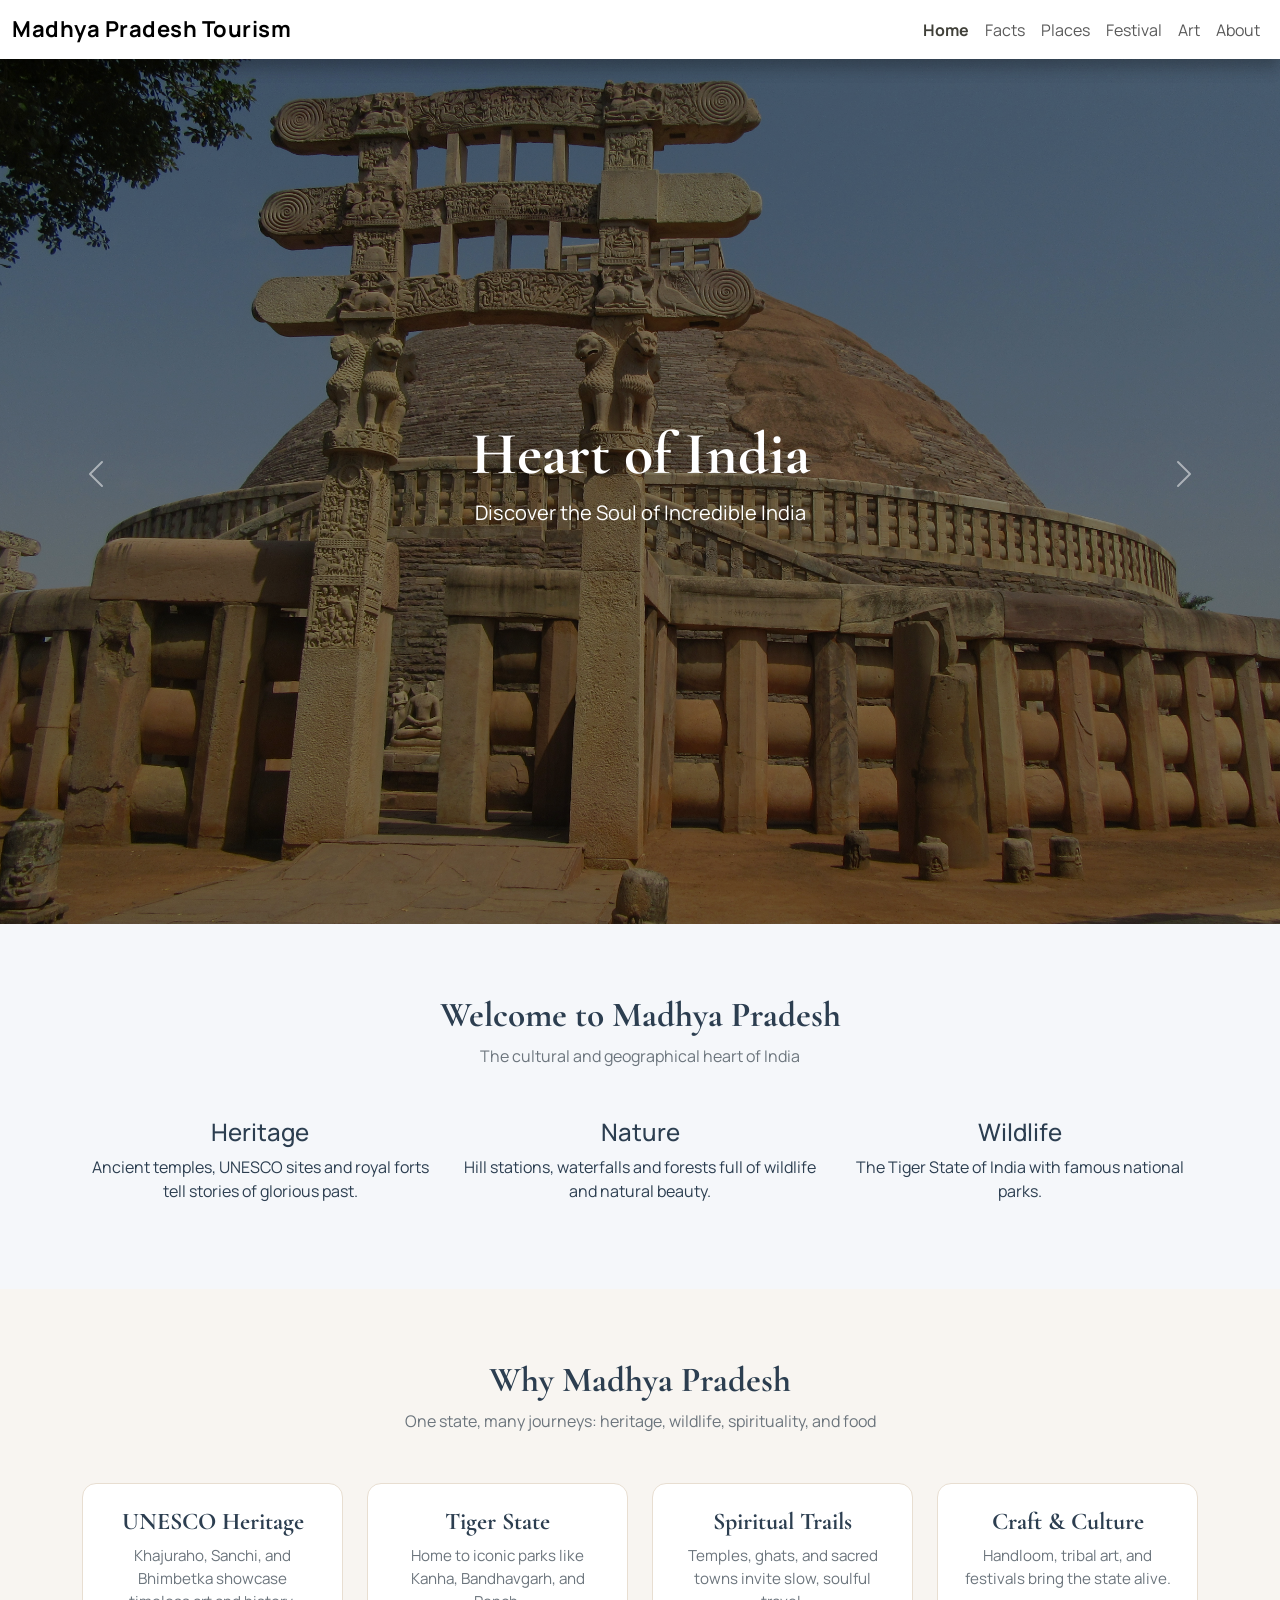
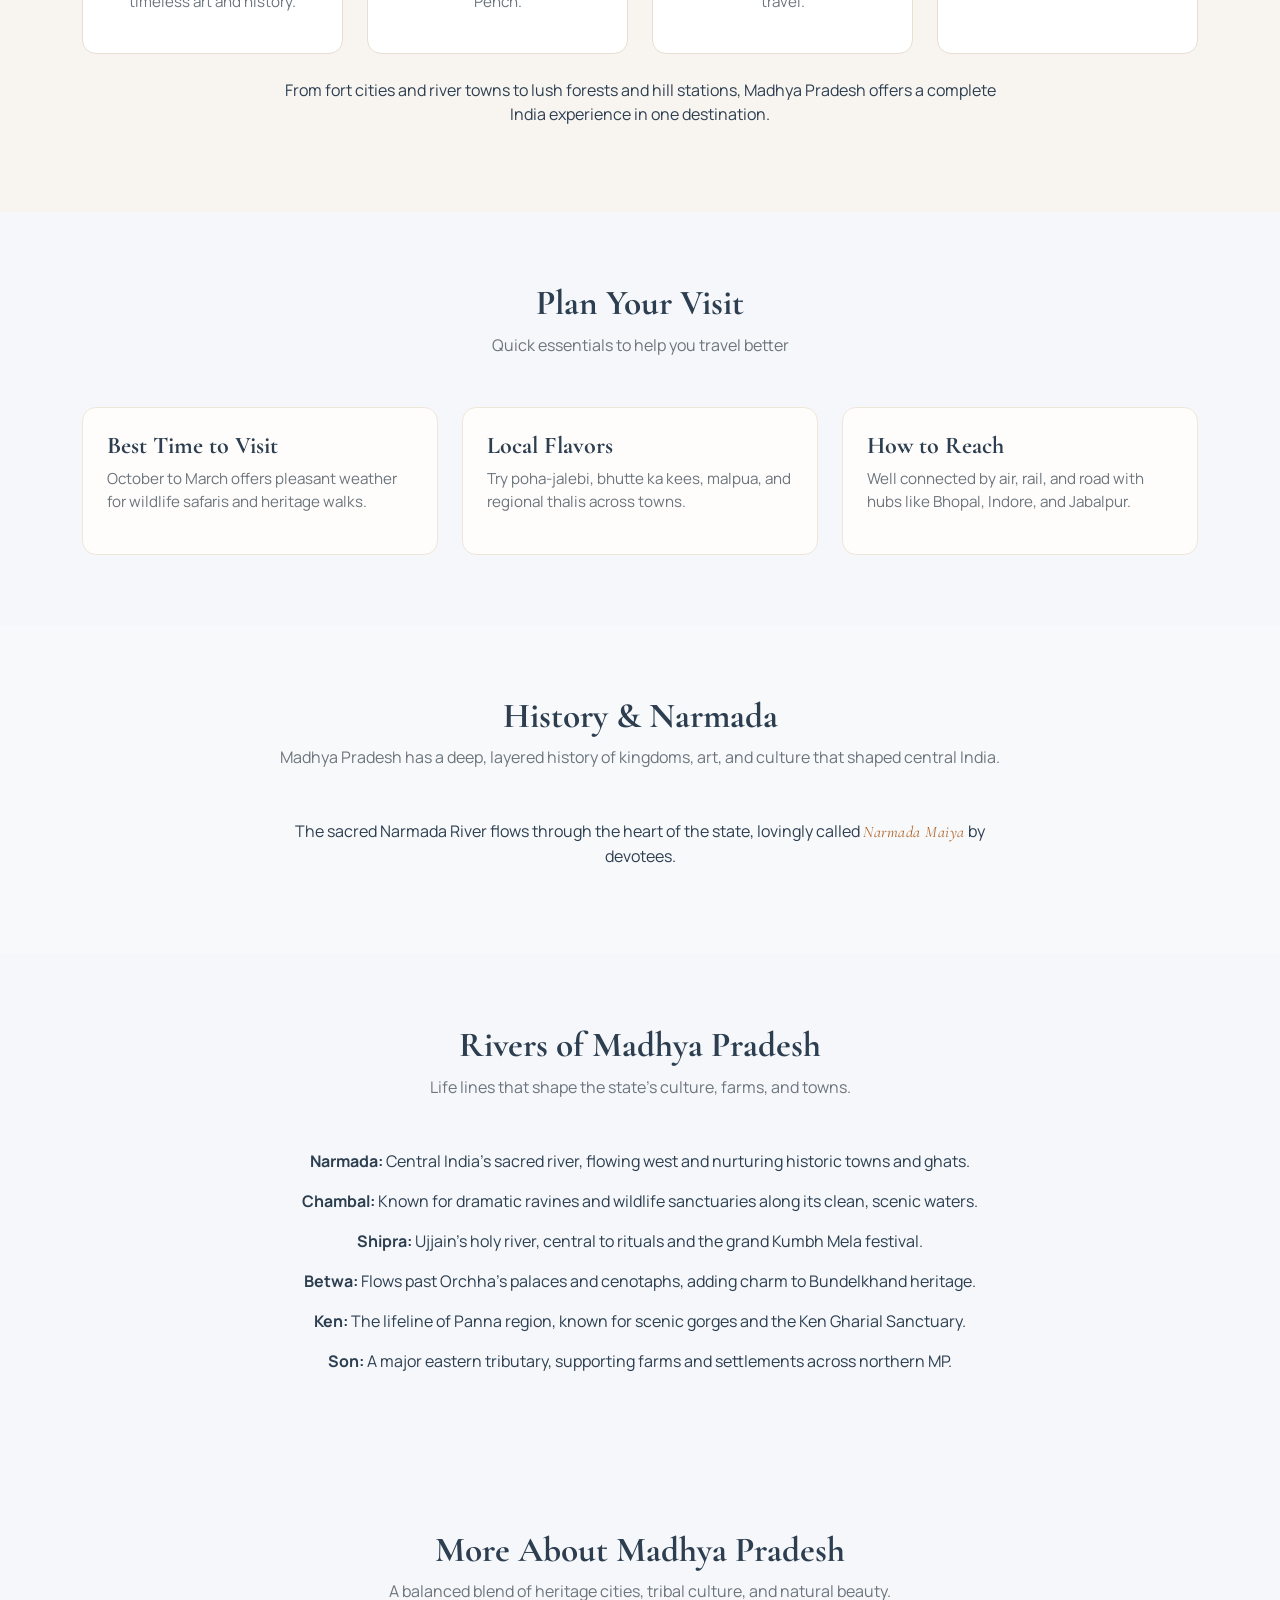
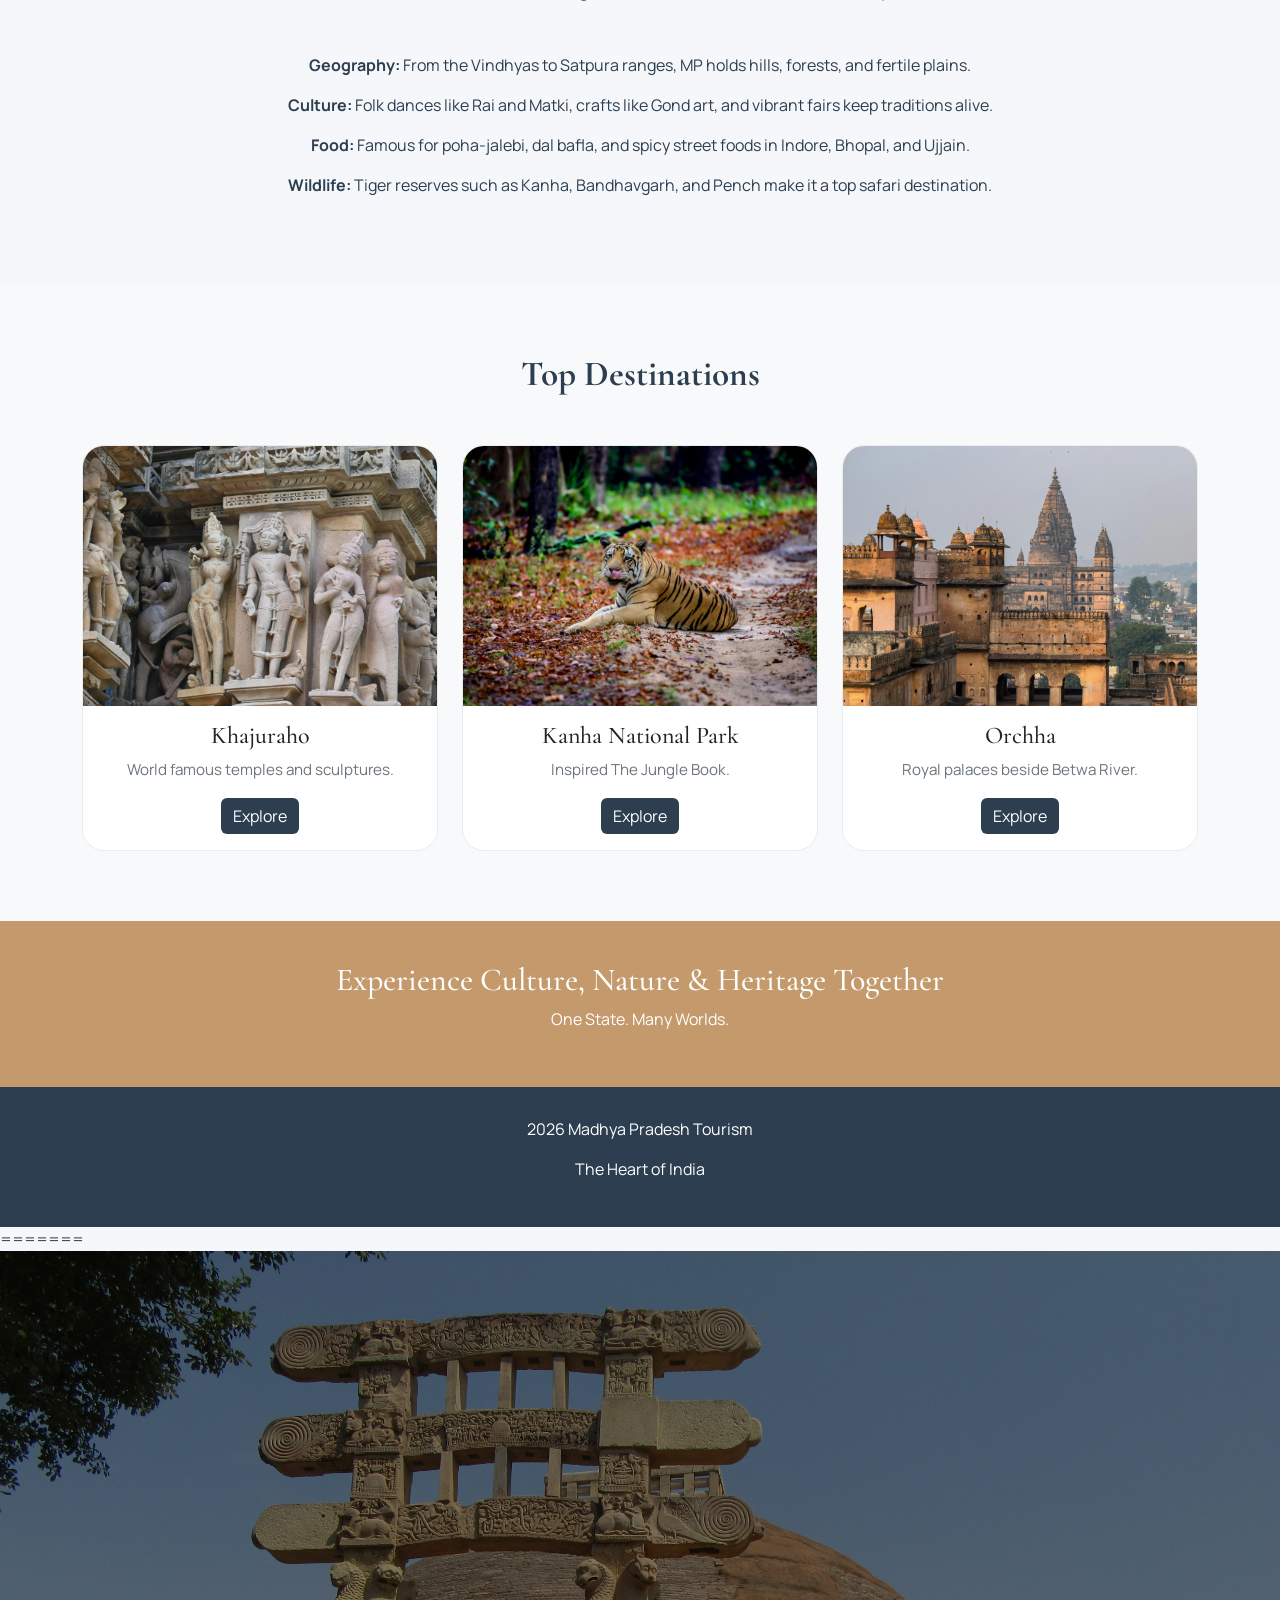
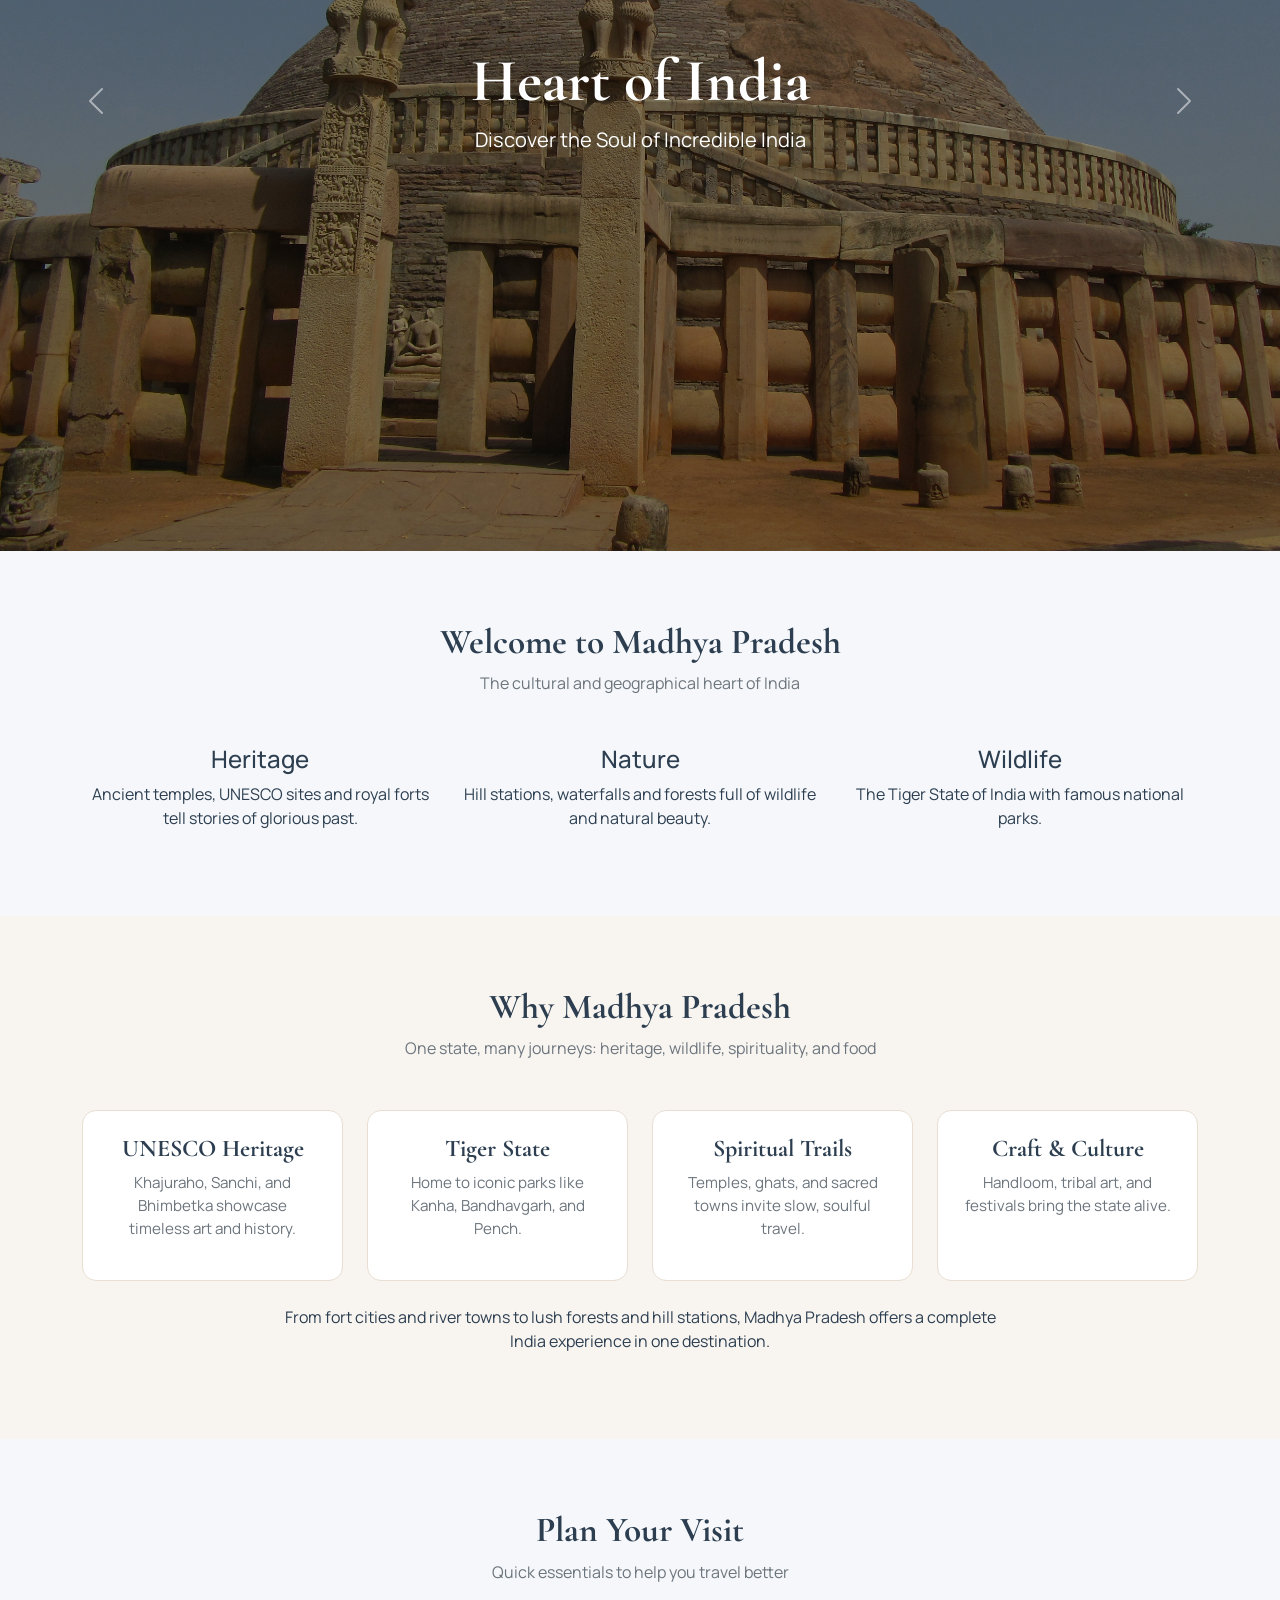
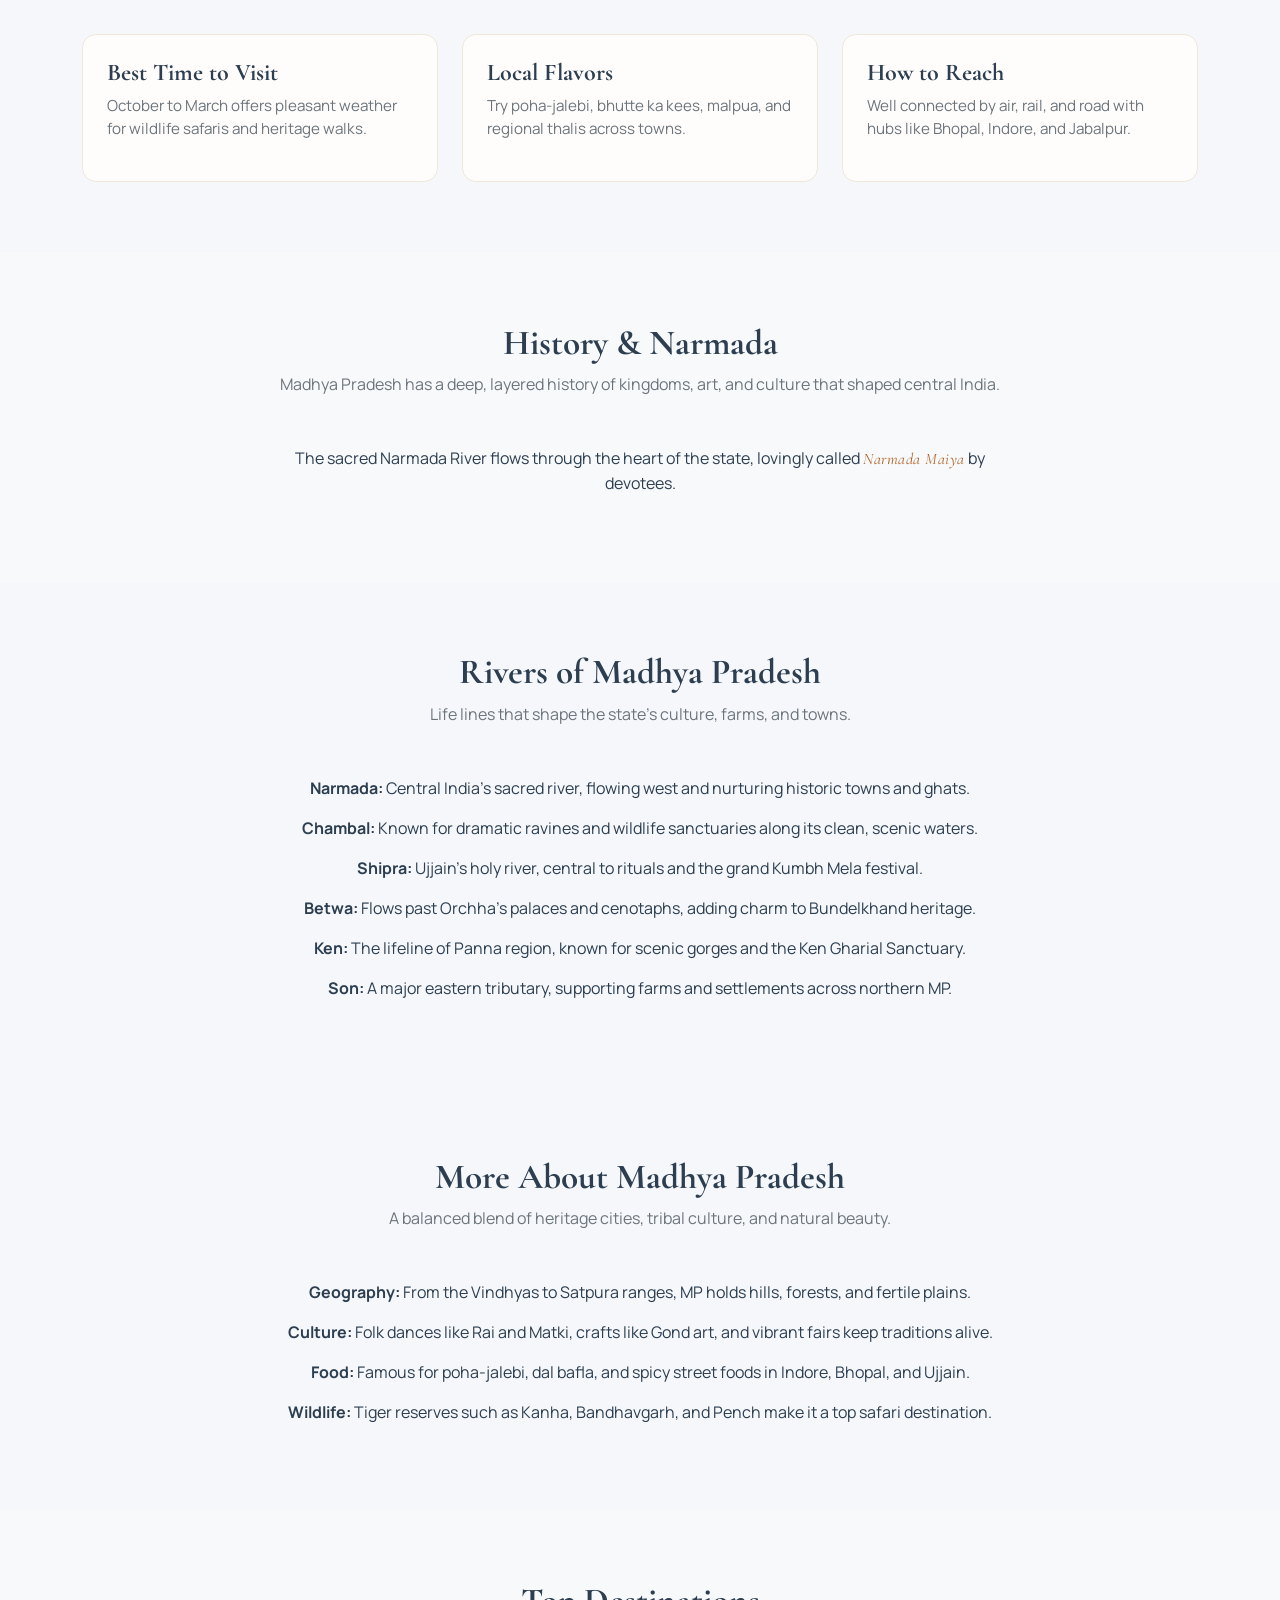
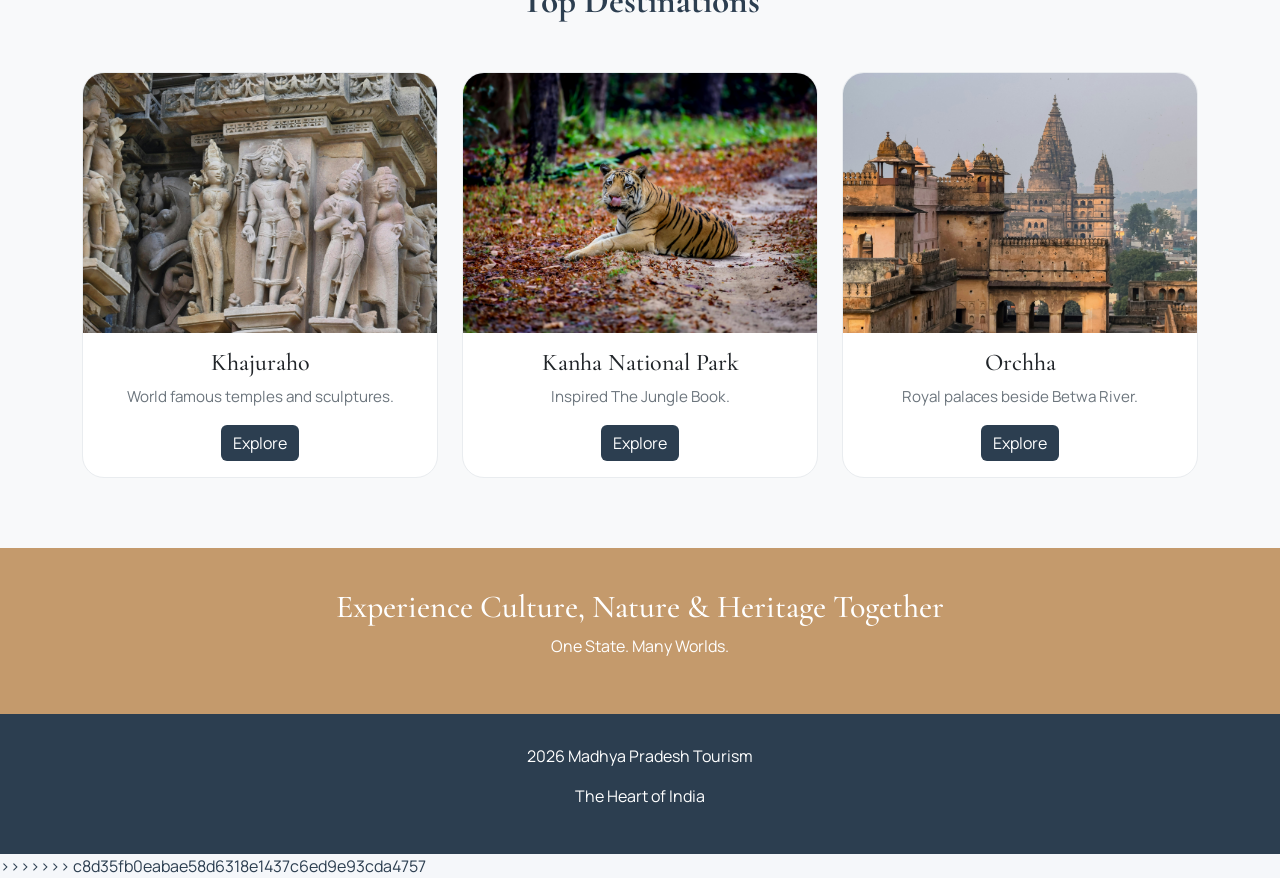
==== commit a83b8315: "resolve conflicts keep local" ====
--- a/index.html
+++ b/index.html
@@ -1,3 +1,4 @@
+<<<<<<< HEAD
 ﻿<!DOCTYPE html>
 <html lang="en">
 
@@ -495,4 +496,472 @@
 
 </body>
 
+=======
+﻿<!DOCTYPE html>
+<html lang="en">
+
+<head>
+    <meta charset="UTF-8">
+    <meta name="viewport" content="width=device-width, initial-scale=1.0">
+    <title>Madhya Pradesh Tourism</title>
+    <link href="https://cdn.jsdelivr.net/npm/bootstrap@5.3.0/dist/css/bootstrap.min.css" rel="stylesheet">
+    <link
+        href="https://fonts.googleapis.com/css2?family=Cormorant+Garamond:wght@400;600;700&family=Manrope:wght@300;400;600;700&display=swap"
+        rel="stylesheet">
+    <style>
+        :root {
+            --paper: #f5f7fa;
+            --ink: #2c3e50;
+            --muted: #6c757d;
+            --accent: #2c3e50;
+            --soft: #e9ecef;
+            --card: #ffffff;
+        }
+
+        body {
+            font-family: "Manrope", sans-serif;
+            color: var(--ink);
+            background: var(--paper);
+        }
+
+        h1,
+        h2,
+        h3 {
+            font-family: "Cormorant Garamond", serif;
+        }
+
+        /* NAVBAR */
+        .navbar {
+            background: white;
+            box-shadow: 0 2px 10px rgba(0, 0, 0, .1);
+        }
+
+        .navbar-brand {
+            font-weight: 700;
+            letter-spacing: 0.5px;
+            font-size: 22px;
+        }
+        .nav-link.active {
+  font-weight: bold;
+  color: #404039 !important;
+}
+
+
+        /* CAROUSEL */
+        .carousel-item {
+            height: 100vh;
+            min-height: 400px;
+        }
+
+        .carousel-item img {
+            height: 100%;
+            object-fit: cover;
+            filter: brightness(.55);
+        }
+
+        .carousel-caption {
+            bottom: 40%;
+        }
+
+        .carousel-caption h1 {
+            font-size: 60px;
+            font-weight: 800;
+        }
+
+        .carousel-caption p {
+            font-size: 20px;
+        }
+
+        /* SECTION */
+        .section {
+            padding: 70px 0;
+        }
+
+        .section-title {
+            text-align: center;
+            margin-bottom: 50px;
+        }
+
+        .section-title h2 {
+            font-weight: 700;
+            font-size: 2.2rem;
+        }
+
+        .section-title p {
+            color: var(--muted);
+        }
+
+        /* CARDS */
+        .card {
+            border: 1px solid #e9ecef;
+            border-radius: 22px;
+            overflow: hidden;
+            transition: transform 0.2s ease, box-shadow 0.2s ease;
+            background: var(--card);
+            box-shadow: none;
+        }
+
+        .card:hover {
+            transform: translateY(-4px);
+            box-shadow: 0 20px 40px rgba(44, 62, 80, 0.12);
+        }
+
+        .card img {
+            height: 260px;
+            object-fit: cover;
+        }
+
+        .btn-custom {
+            background: #2c3e50;
+            color: white;
+            border: none;
+        }
+
+        .card-body h5,
+        .highlight-card h5,
+        .info-card h5 {
+            font-family: "Cormorant Garamond", serif;
+            font-size: 1.5rem;
+        }
+
+        .card-body p,
+        .highlight-card p,
+        .info-card p {
+            color: var(--muted);
+            font-size: 0.95rem;
+        }
+
+        /* HIGHLIGHTS */
+        .highlights {
+            background: #f8f5f1;
+        }
+
+        .highlight-card {
+            border: 1px solid #e8ded1;
+            border-radius: 14px;
+            padding: 24px;
+            height: 100%;
+            background: var(--card);
+        }
+
+        .highlight-card h5 {
+            font-weight: 700;
+        }
+
+        /* INFO CARDS */
+        .info-card {
+            border: 1px solid #efe6da;
+            border-radius: 14px;
+            padding: 24px;
+            background: #fffdfb;
+            height: 100%;
+        }
+
+        .info-card h5 {
+            font-weight: 700;
+        }
+
+        .narmada {
+            font-family: "Cormorant Garamond", serif;
+            font-style: italic;
+            letter-spacing: 0.5px;
+            color: #b0652a;
+        }
+
+        /* HERO INFO STRIP */
+        .info-strip {
+            background: #c49a6c;
+            color: white;
+            padding: 40px 0;
+            text-align: center;
+        }
+
+        /* FOOTER */
+        footer {
+            background: #2c3e50;
+            color: white;
+            padding: 30px 0;
+            text-align: center;
+        }
+    </style>
+</head>
+
+<body>
+    <!-- NAVBAR -->
+    <nav class="navbar navbar-expand-lg fixed-top bg-white shadow">
+  <div class="container-fluid">
+
+    <a class="navbar-brand" href="index.html">Madhya Pradesh Tourism</a>
+
+    <!-- TOGGLER BUTTON -->
+    <button class="navbar-toggler" type="button" 
+        data-bs-toggle="collapse" 
+        data-bs-target="#navbarNav">
+
+      <span class="navbar-toggler-icon"></span>
+    </button>
+
+    <!-- COLLAPSIBLE MENU -->
+    <div class="collapse navbar-collapse" id="navbarNav">
+      <div class="navbar-nav ms-auto">
+
+        <a class="nav-link active" href="index.html">Home</a>
+        <a class="nav-link" href="facts.html">Facts</a>
+        <a class="nav-link" href="places.html">Places</a>
+        <a class="nav-link" href="festival.html">Festival</a>
+        <a class="nav-link" href="arts.html">Art</a>
+        <a class="nav-link" href="about.html">About</a>
+
+      </div>
+    </div>
+
+  </div>
+</nav>
+
+
+    <!-- CAROUSEL -->
+    <div id="heroCarousel" class="carousel slide" data-bs-ride="carousel">
+        <div class="carousel-inner">
+            <div class="carousel-item active">
+                <img src="images/ameena-tasneem-uT3yN3WqHnM-unsplash.jpg" class="d-block w-100">
+                <div class="carousel-caption">
+                    <h1>Heart of India</h1>
+                    <p>Discover the Soul of Incredible India</p>
+                </div>
+            </div>
+            <div class="carousel-item">
+                <img src="images/whitetiger.jpg" class="d-block w-100">
+                <div class="carousel-caption">
+                    <h1>Wild & Beautiful</h1>
+                    <p>Home of Tigers and Forests</p>
+                </div>
+            </div>
+            <div class="carousel-item">
+                <img src="images/gwalior fort.jpg" class="d-block w-100">
+                <div class="carousel-caption">
+                    <h1>Rich Heritage</h1>
+                    <p>Temples, Forts & History</p>
+                </div>
+            </div>
+        </div>
+        <button class="carousel-control-prev" data-bs-target="#heroCarousel" data-bs-slide="prev">
+            <span class="carousel-control-prev-icon"></span>
+        </button>
+        <button class="carousel-control-next" data-bs-target="#heroCarousel" data-bs-slide="next">
+            <span class="carousel-control-next-icon"></span>
+        </button>
+    </div>
+    <!-- ABOUT SECTION -->
+    <section class="section">
+        <div class="container">
+            <div class="section-title">
+                <h2>Welcome to Madhya Pradesh</h2>
+                <p>The cultural and geographical heart of India</p>
+            </div>
+            <div class="row text-center">
+                <div class="col-md-4">
+                    <h4>Heritage</h4>
+                    <p>Ancient temples, UNESCO sites and royal forts tell stories of glorious past.</p>
+                </div>
+                <div class="col-md-4">
+                    <h4>Nature</h4>
+                    <p>Hill stations, waterfalls and forests full of wildlife and natural beauty.</p>
+                </div>
+                <div class="col-md-4">
+                    <h4>Wildlife</h4>
+                    <p>The Tiger State of India with famous national parks.</p>
+                </div>
+            </div>
+        </div>
+    </section>
+    <!-- MP TOURISM HIGHLIGHTS -->
+    <section class="section highlights">
+        <div class="container">
+            <div class="section-title">
+                <h2>Why Madhya Pradesh</h2>
+                <p>One state, many journeys: heritage, wildlife, spirituality, and food</p>
+            </div>
+            <div class="row g-4">
+                <div class="col-md-3">
+                    <div class="highlight-card text-center">
+                        <h5>UNESCO Heritage</h5>
+                        <p>Khajuraho, Sanchi, and Bhimbetka showcase timeless art and history.</p>
+                    </div>
+                </div>
+                <div class="col-md-3">
+                    <div class="highlight-card text-center">
+                        <h5>Tiger State</h5>
+                        <p>Home to iconic parks like Kanha, Bandhavgarh, and Pench.</p>
+                    </div>
+                </div>
+                <div class="col-md-3">
+                    <div class="highlight-card text-center">
+                        <h5>Spiritual Trails</h5>
+                        <p>Temples, ghats, and sacred towns invite slow, soulful travel.</p>
+                    </div>
+                </div>
+                <div class="col-md-3">
+                    <div class="highlight-card text-center">
+                        <h5>Craft & Culture</h5>
+                        <p>Handloom, tribal art, and festivals bring the state alive.</p>
+                    </div>
+                </div>
+            </div>
+            <div class="row mt-4">
+                <div class="col-lg-8 mx-auto text-center">
+                    <p>From fort cities and river towns to lush forests and hill stations, Madhya Pradesh offers a
+                        complete India experience in one destination.</p>
+                </div>
+            </div>
+        </div>
+    </section>
+    <!-- TRAVEL ESSENTIALS -->
+    <section class="section">
+        <div class="container">
+            <div class="section-title">
+                <h2>Plan Your Visit</h2>
+                <p>Quick essentials to help you travel better</p>
+            </div>
+            <div class="row g-4">
+                <div class="col-md-4">
+                    <div class="info-card">
+                        <h5>Best Time to Visit</h5>
+                        <p>October to March offers pleasant weather for wildlife safaris and heritage walks.</p>
+                    </div>
+                </div>
+                <div class="col-md-4">
+                    <div class="info-card">
+                        <h5>Local Flavors</h5>
+                        <p>Try poha-jalebi, bhutte ka kees, malpua, and regional thalis across towns.</p>
+                    </div>
+                </div>
+                <div class="col-md-4">
+                    <div class="info-card">
+                        <h5>How to Reach</h5>
+                        <p>Well connected by air, rail, and road with hubs like Bhopal, Indore, and Jabalpur.</p>
+                    </div>
+                </div>
+            </div>
+        </div>
+    </section>
+    <!-- HISTORY & NARMADA -->
+    <section class="section bg-light">
+        <div class="container">
+            <div class="section-title">
+                <h2>History & Narmada</h2>
+                <p>Madhya Pradesh has a deep, layered history of kingdoms, art, and culture that shaped central India.
+                </p>
+            </div>
+            <div class="row">
+                <div class="col-lg-8 mx-auto text-center">
+                    <p>The sacred Narmada River flows through the heart of the state, lovingly called <span
+                            class="narmada">Narmada Maiya</span> by devotees.</p>
+                </div>
+            </div>
+        </div>
+    </section>
+    <!-- RIVERS OF MADHYA PRADESH -->
+    <section class="section">
+        <div class="container">
+            <div class="section-title">
+                <h2>Rivers of Madhya Pradesh</h2>
+                <p>Life lines that shape the state’s culture, farms, and towns.</p>
+            </div>
+            <div class="row">
+                <div class="col-lg-10 mx-auto text-center">
+                    <p><strong>Narmada:</strong> Central India’s sacred river, flowing west and nurturing historic towns
+                        and ghats.</p>
+                    <p><strong>Chambal:</strong> Known for dramatic ravines and wildlife sanctuaries along its clean,
+                        scenic waters.</p>
+                    <p><strong>Shipra:</strong> Ujjain’s holy river, central to rituals and the grand Kumbh Mela
+                        festival.</p>
+                    <p><strong>Betwa:</strong> Flows past Orchha’s palaces and cenotaphs, adding charm to Bundelkhand
+                        heritage.</p>
+                    <p><strong>Ken:</strong> The lifeline of Panna region, known for scenic gorges and the Ken Gharial
+                        Sanctuary.</p>
+                    <p><strong>Son:</strong> A major eastern tributary, supporting farms and settlements across northern
+                        MP.</p>
+                </div>
+            </div>
+        </div>
+    </section>
+    <!-- MORE ABOUT MADHYA PRADESH -->
+    <section class="section">
+        <div class="container">
+            <div class="section-title">
+                <h2>More About Madhya Pradesh</h2>
+                <p>A balanced blend of heritage cities, tribal culture, and natural beauty.</p>
+            </div>
+            <div class="row">
+                <div class="col-lg-10 mx-auto text-center">
+                    <p><strong>Geography:</strong> From the Vindhyas to Satpura ranges, MP holds hills, forests, and
+                        fertile plains.</p>
+                    <p><strong>Culture:</strong> Folk dances like Rai and Matki, crafts like Gond art, and vibrant fairs
+                        keep traditions alive.</p>
+                    <p><strong>Food:</strong> Famous for poha-jalebi, dal bafla, and spicy street foods in Indore,
+                        Bhopal, and Ujjain.</p>
+                    <p><strong>Wildlife:</strong> Tiger reserves such as Kanha, Bandhavgarh, and Pench make it a top
+                        safari destination.</p>
+                </div>
+            </div>
+        </div>
+    </section>
+    <!-- TOP DESTINATIONS -->
+    <section class="section bg-light">
+        <div class="container">
+            <div class="section-title">
+                <h2>Top Destinations</h2>
+            </div>
+            <div class="row g-4">
+                <div class="col-md-4">
+                    <div class="card">
+                        <img src="images/khajuraho.jpg">
+                        <div class="card-body text-center">
+                            <h5>Khajuraho</h5>
+                            <p>World famous temples and sculptures.</p>
+                            <button class="btn btn-custom">Explore</button>
+                        </div>
+                    </div>
+                </div>
+                <div class="col-md-4">
+                    <div class="card">
+                        <img src="images/kanhapark.jpg">
+                        <div class="card-body text-center">
+                            <h5>Kanha National Park</h5>
+                            <p>Inspired The Jungle Book.</p>
+                            <button class="btn btn-custom">Explore</button>
+                        </div>
+                    </div>
+                </div>
+                <div class="col-md-4">
+                    <div class="card">
+                        <img src="images/pexels-rsapmech-11473343 (1).jpg">
+                        <div class="card-body text-center">
+                            <h5>Orchha</h5>
+                            <p>Royal palaces beside Betwa River.</p>
+                            <button class="btn btn-custom">Explore</button>
+                        </div>
+                    </div>
+                </div>
+
+            </div>
+        </div>
+    </section>
+    <!-- INFO STRIP -->
+    <section class="info-strip">
+        <div class="container">
+            <h2>Experience Culture, Nature & Heritage Together</h2>
+            <p>One State. Many Worlds.</p>
+        </div>
+    </section>
+    <!-- FOOTER -->
+    <footer>
+        <p>2026 Madhya Pradesh Tourism</p>
+        <p>The Heart of India</p>
+    </footer>
+    <script src="https://cdn.jsdelivr.net/npm/bootstrap@5.3.0/dist/js/bootstrap.bundle.min.js"></script>
+
+</body>
+
+>>>>>>> c8d35fb0eabae58d6318e1437c6ed9e93cda4757
 </html>
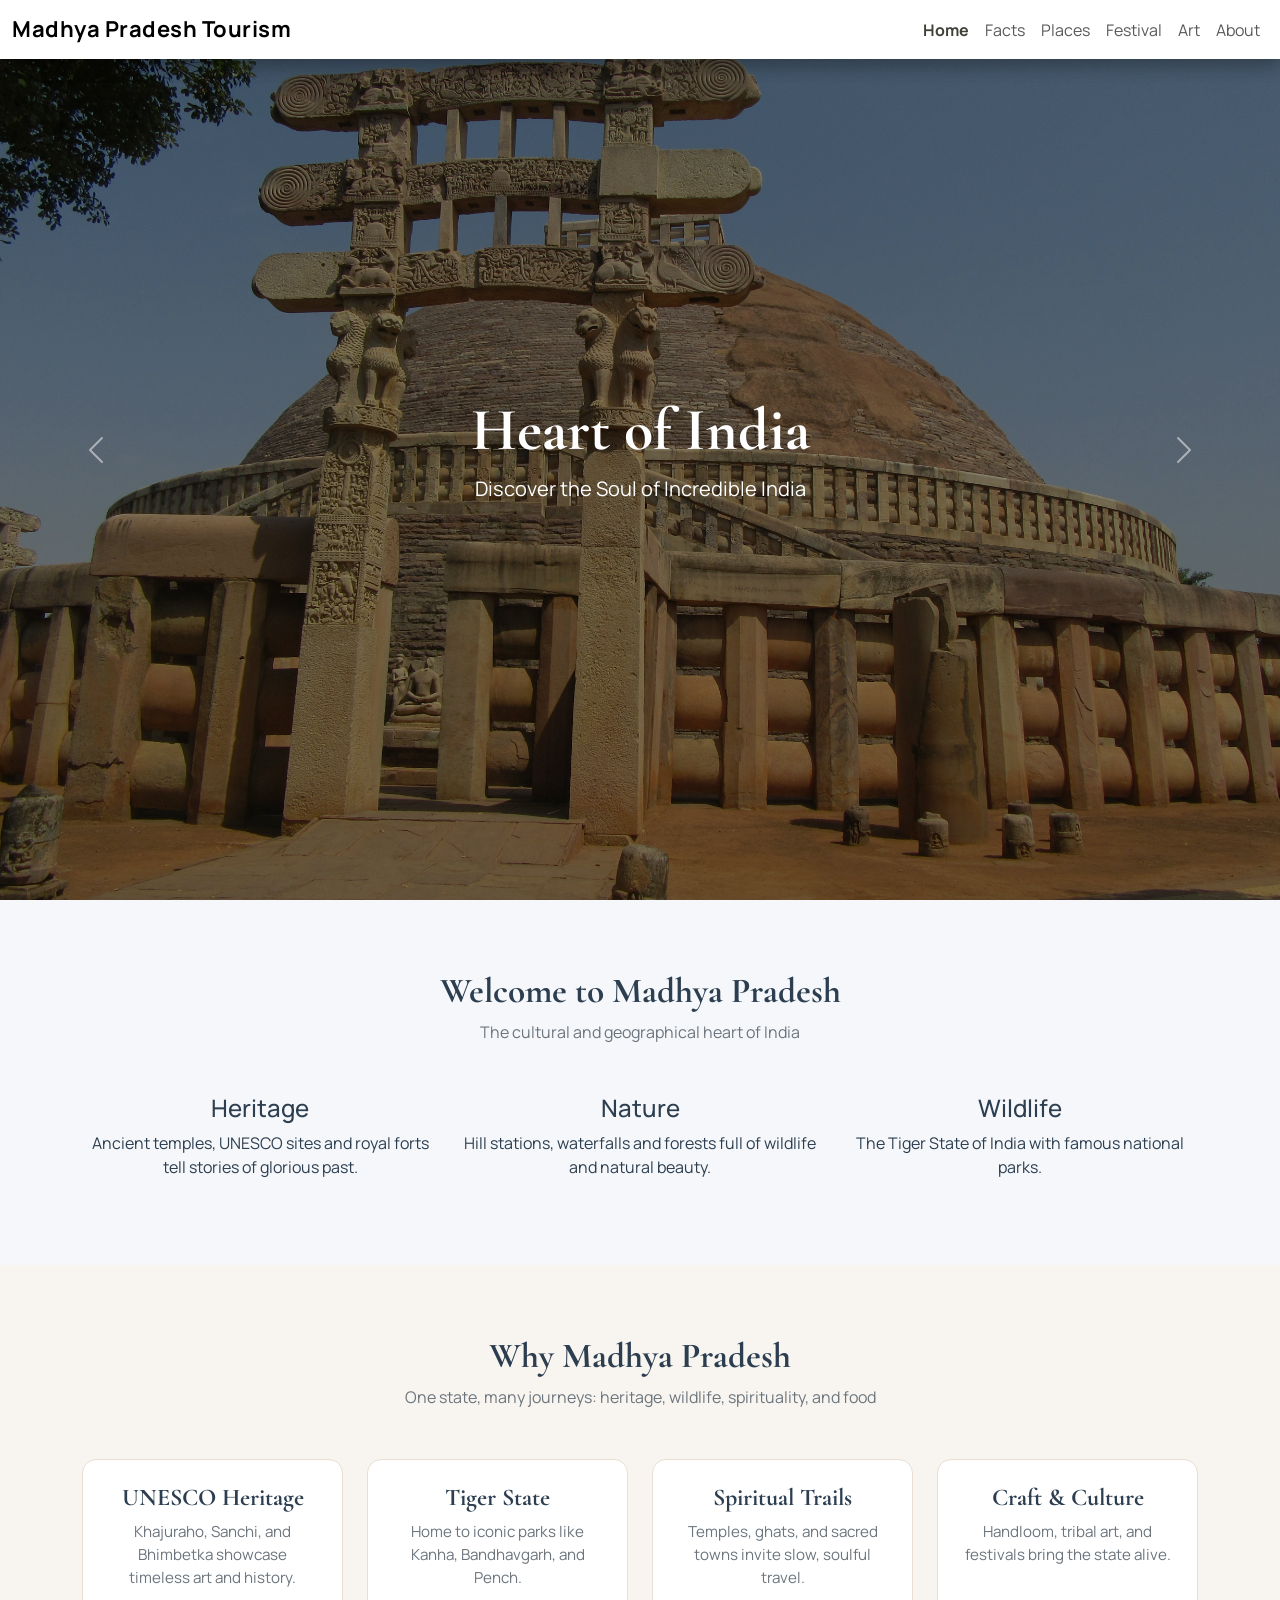
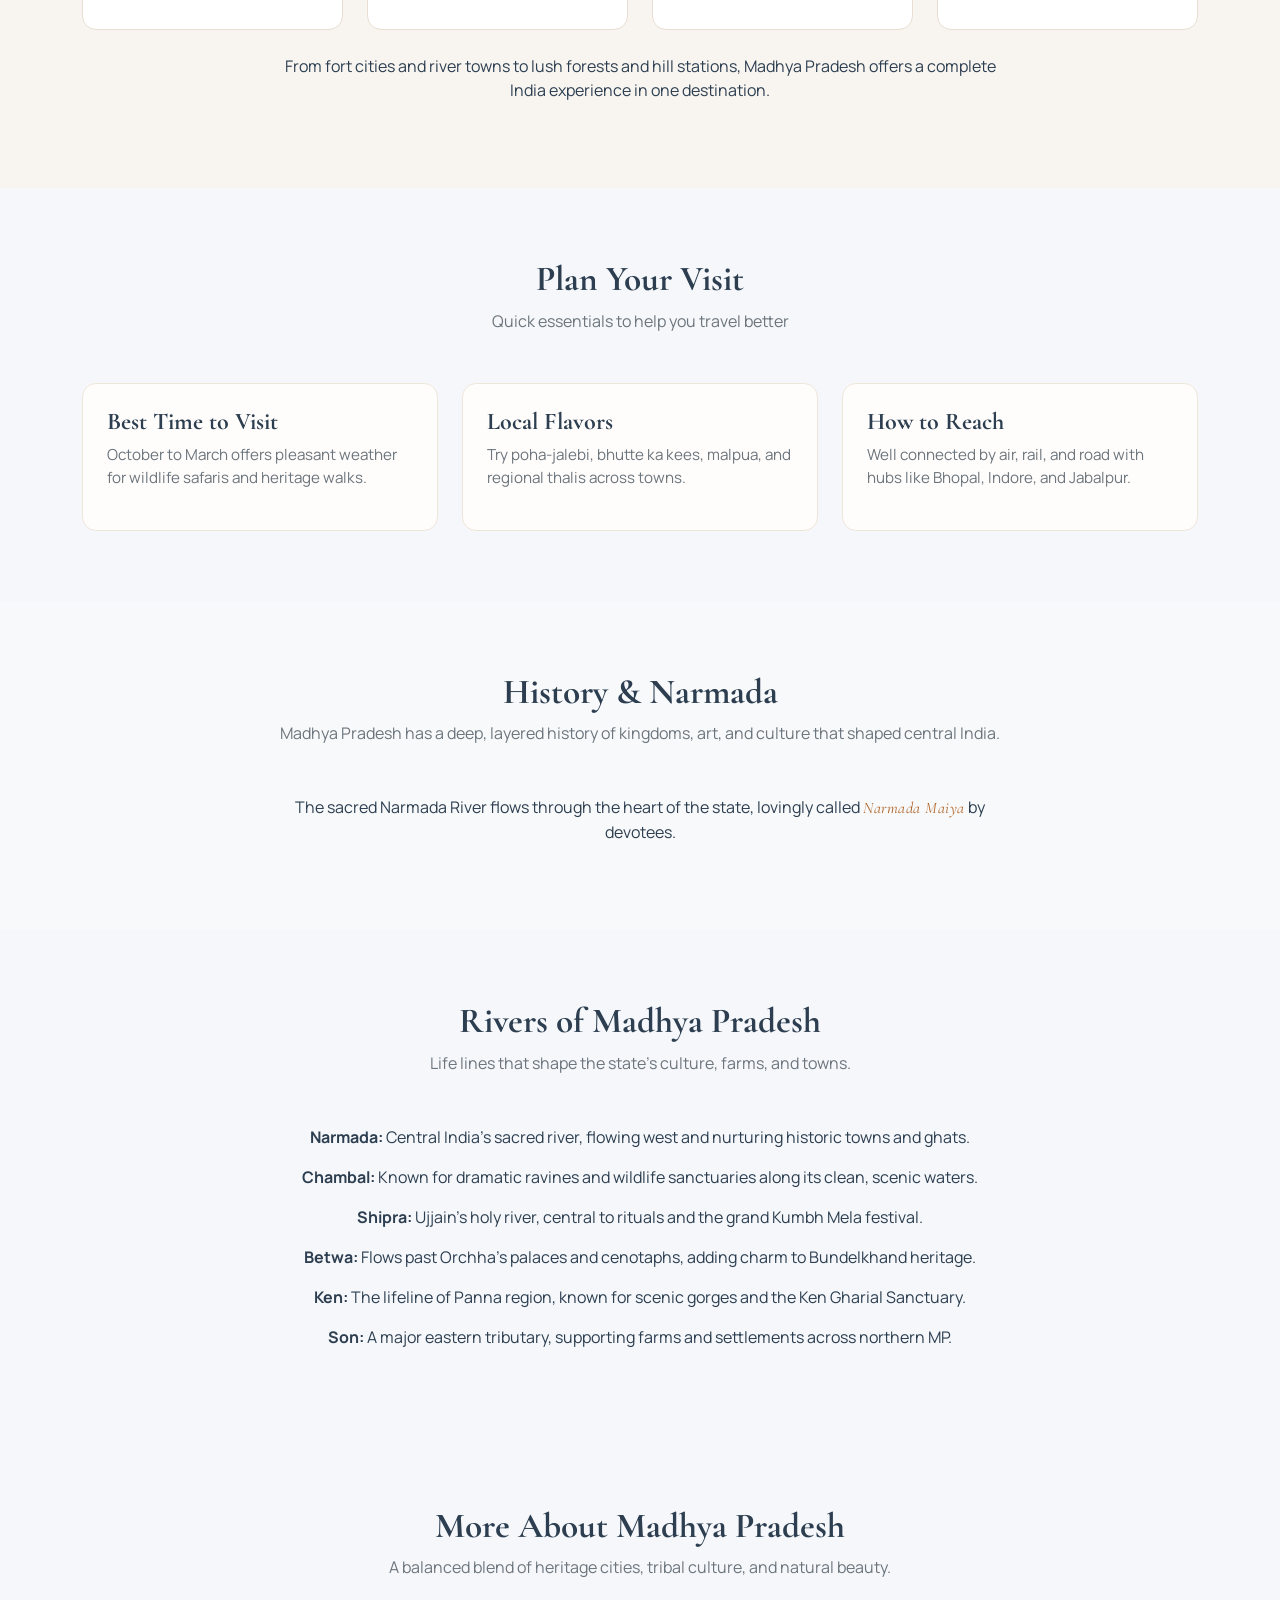
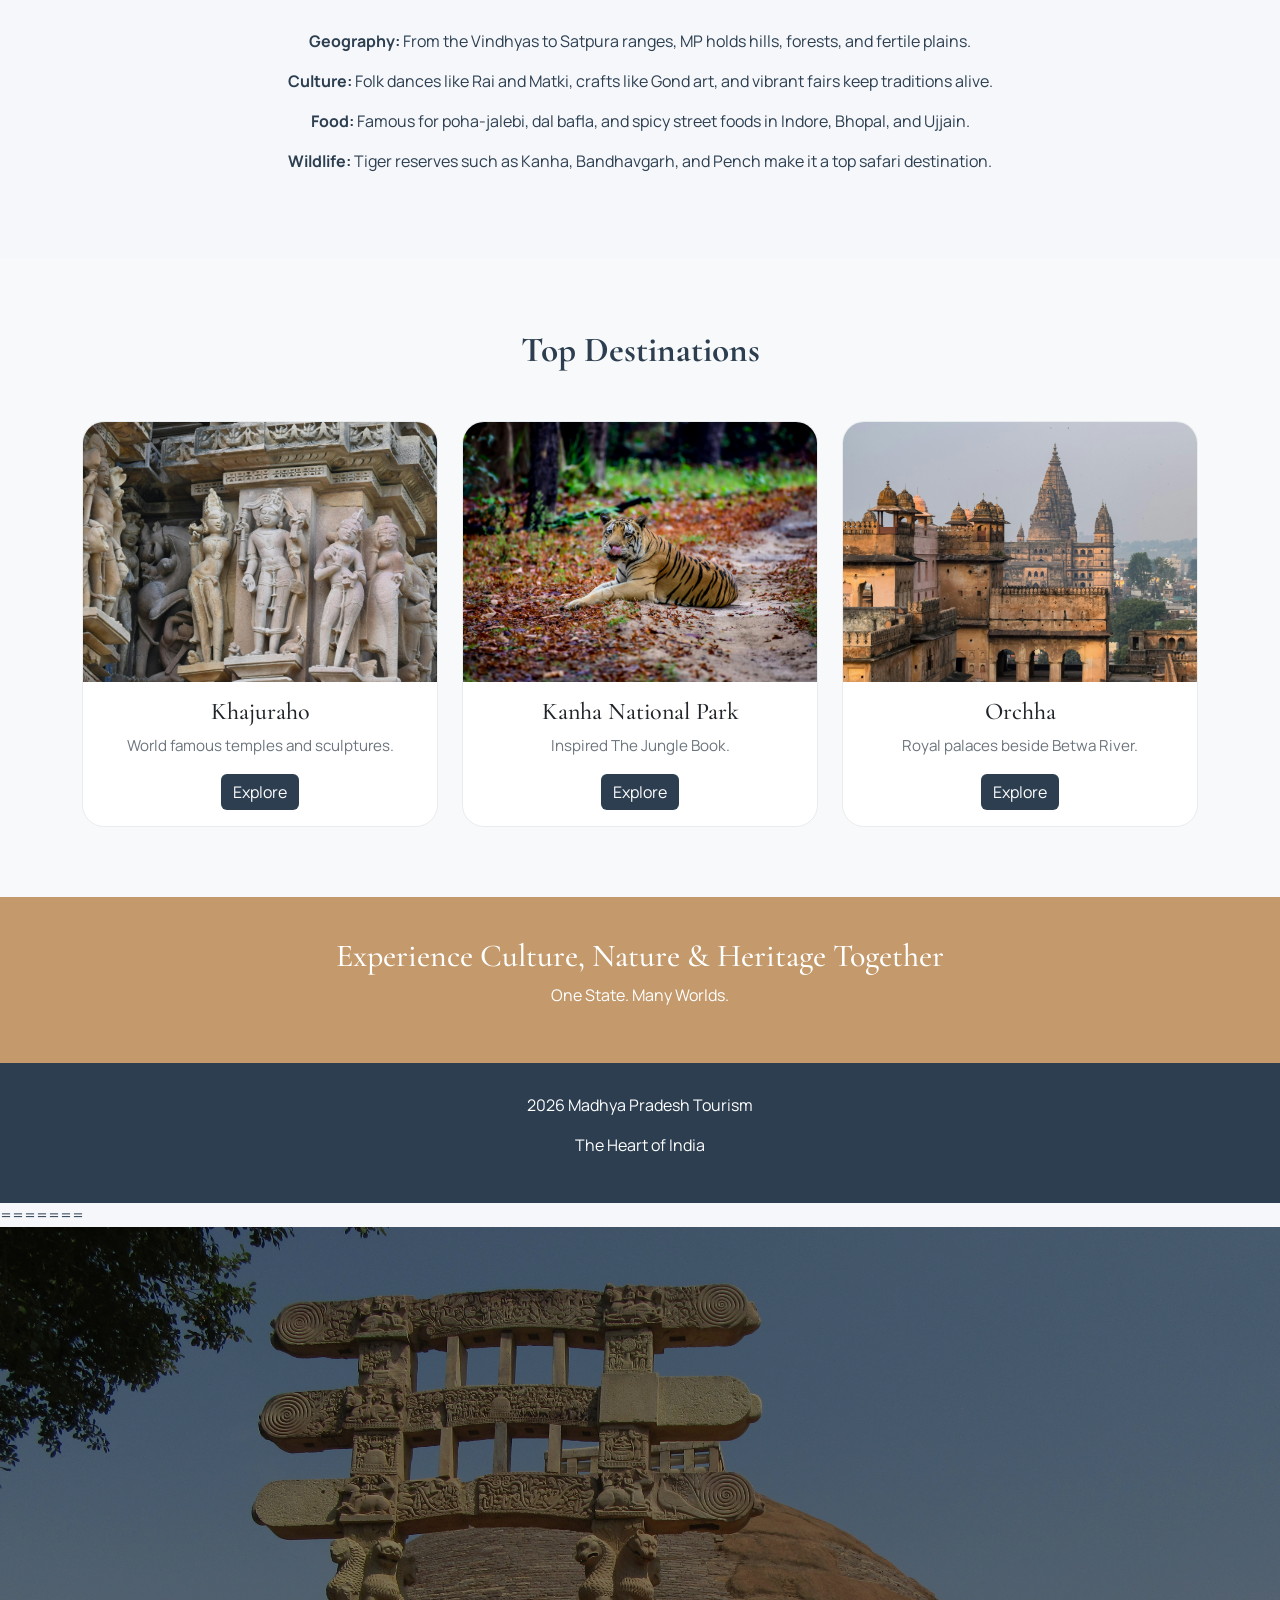
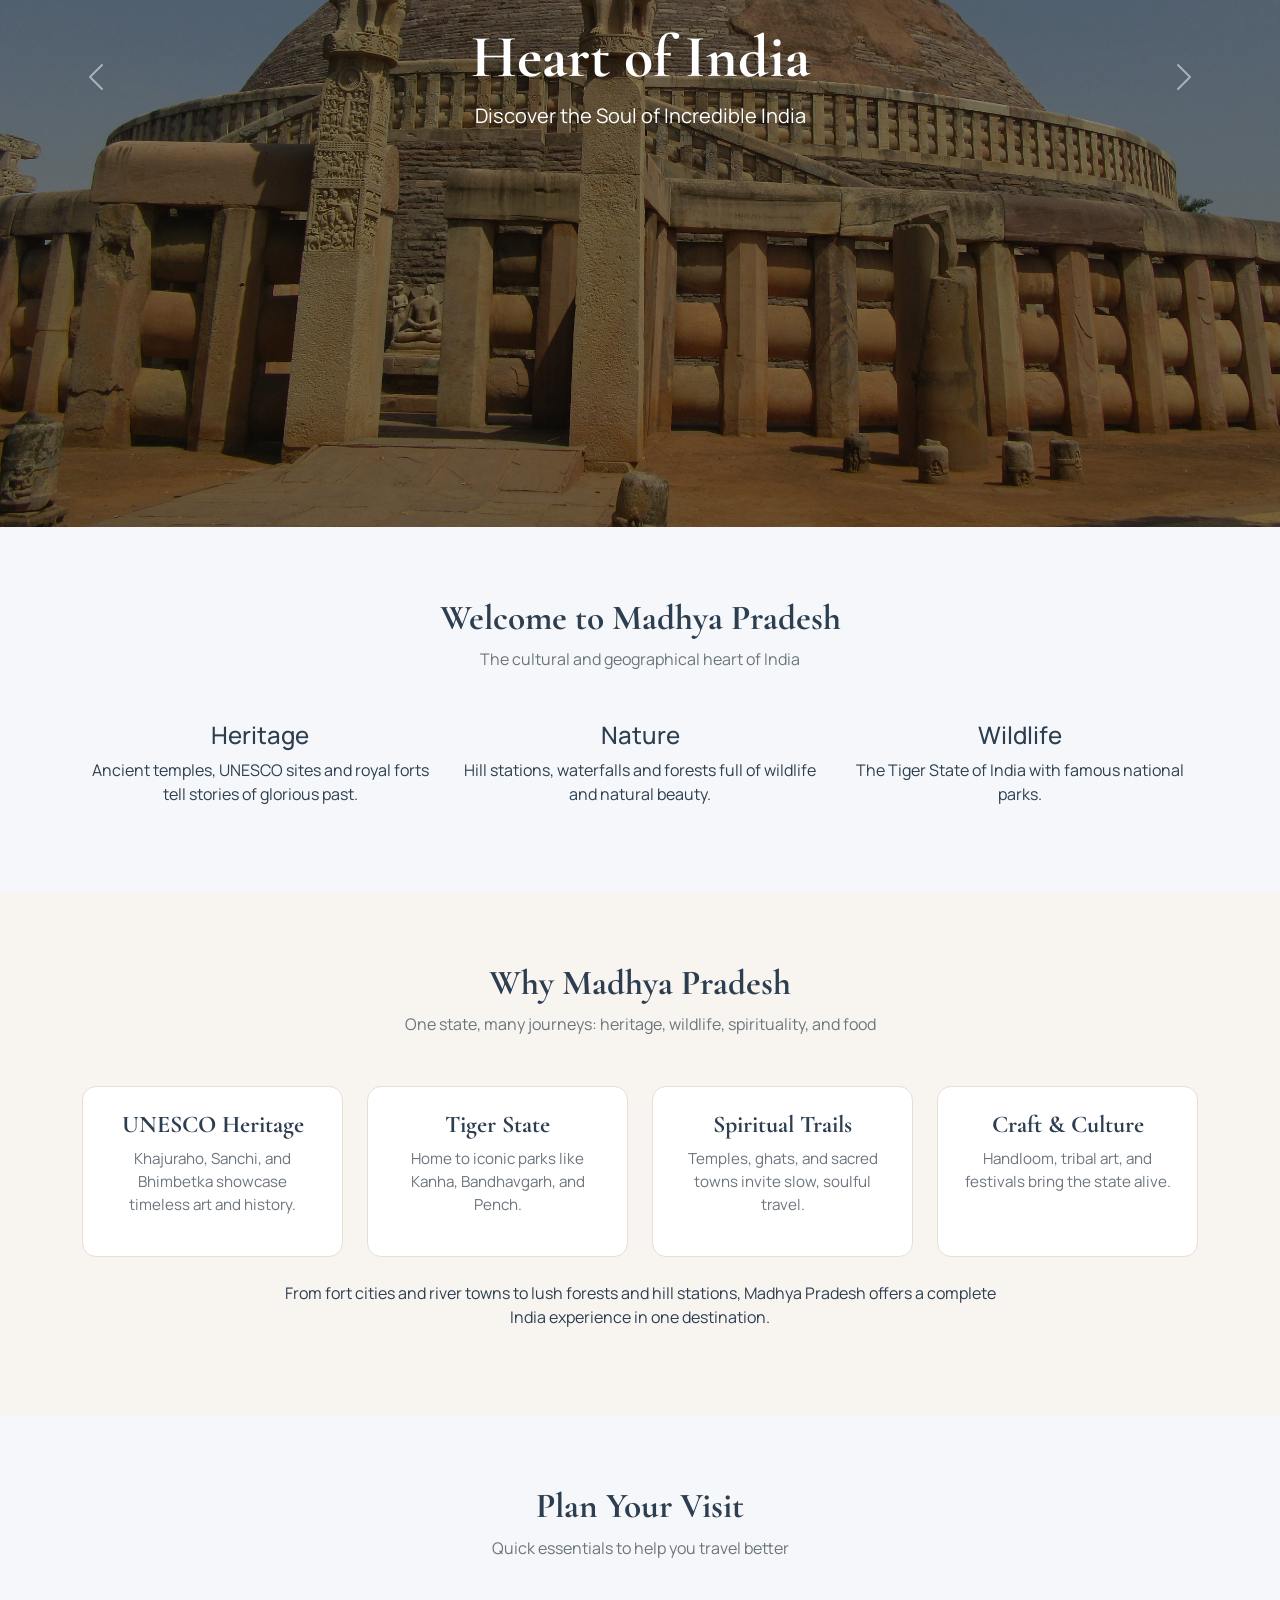
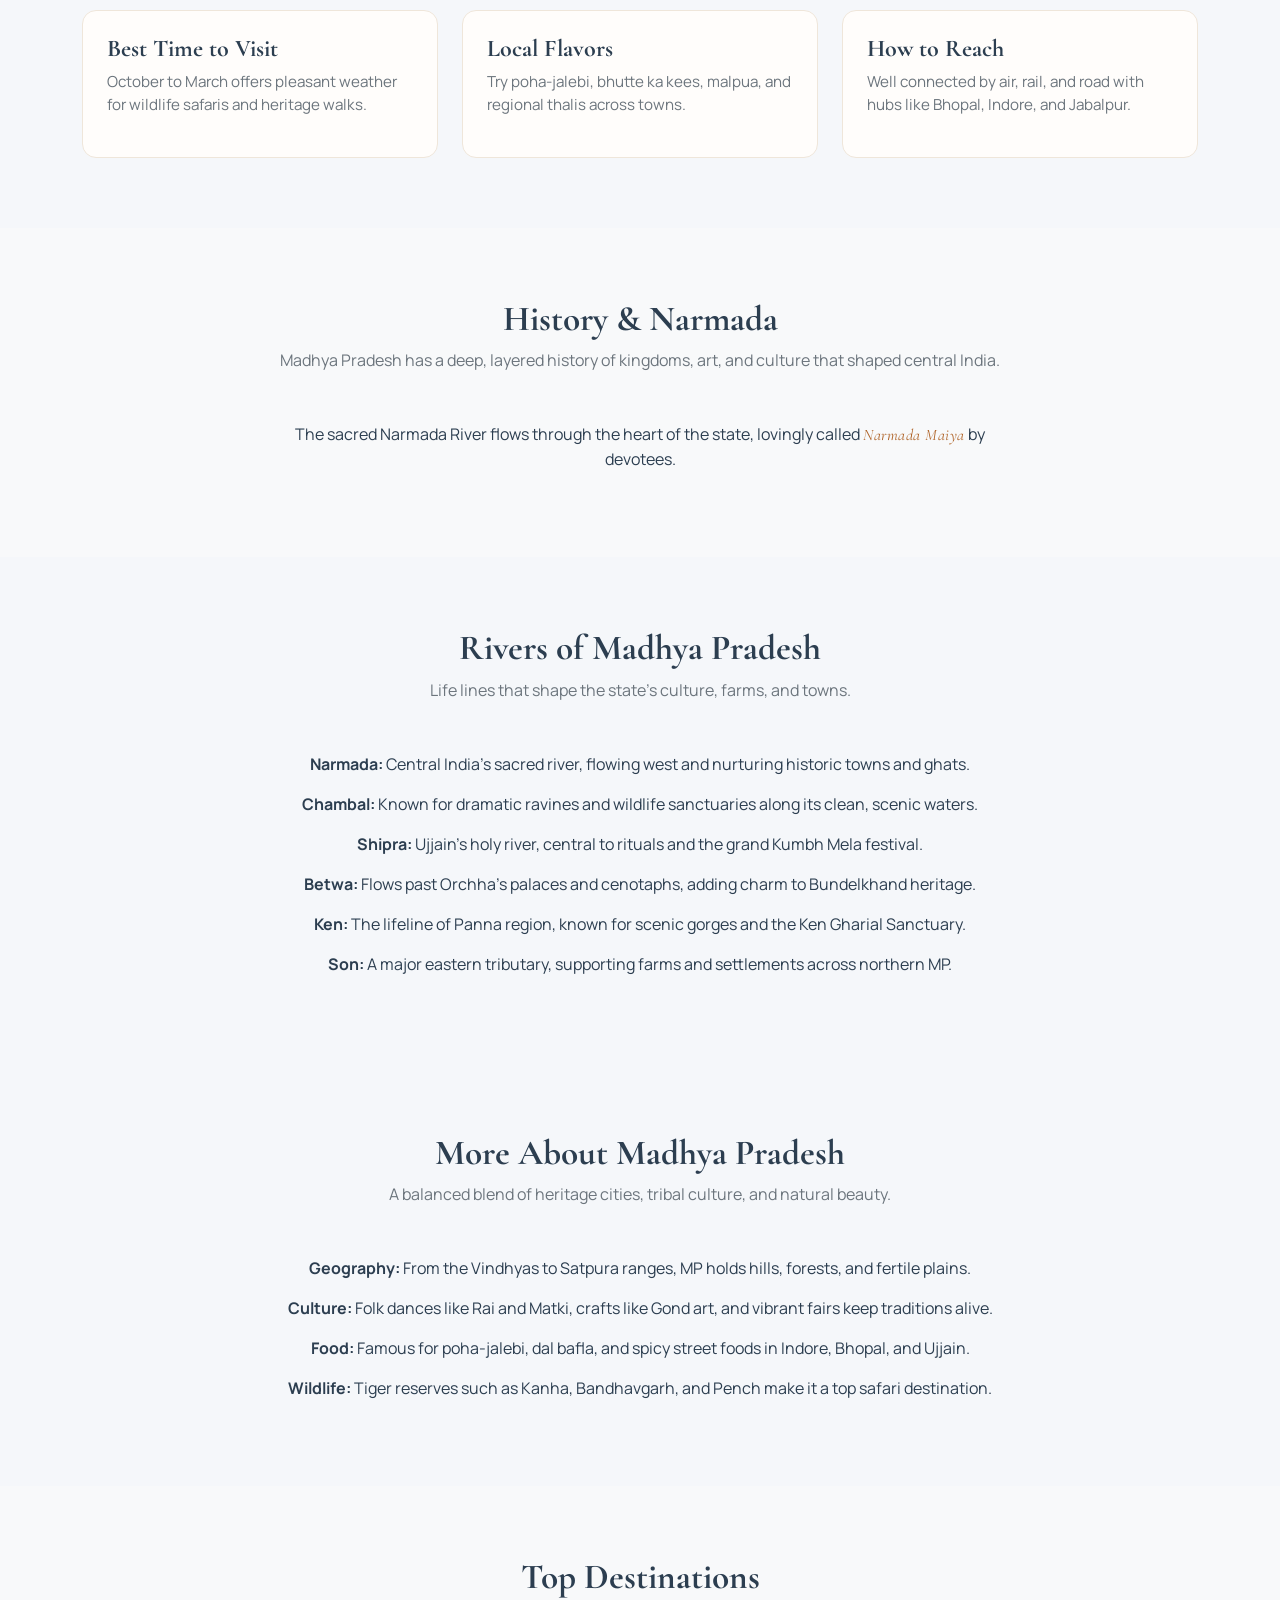
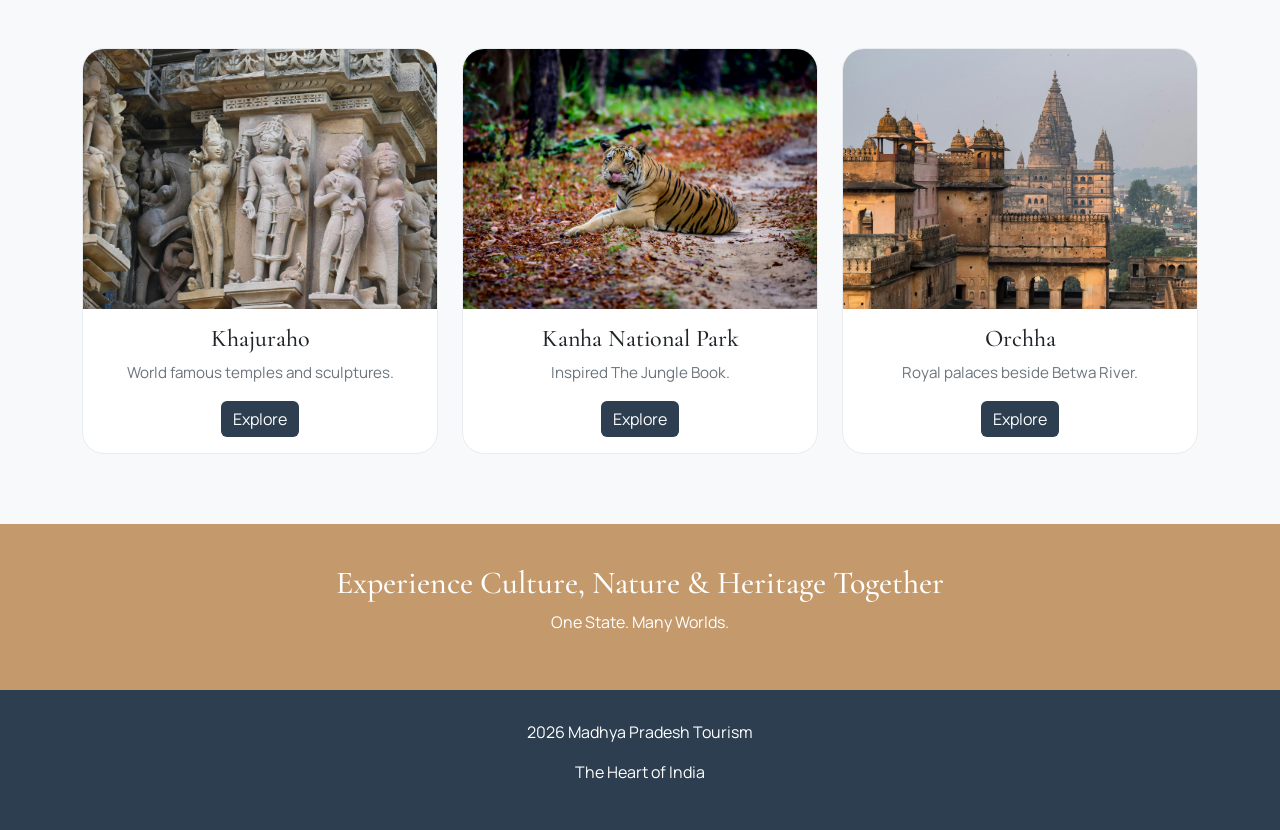
==== commit 0584fce2: "change the media screen" ====
--- a/index.html
+++ b/index.html
@@ -1,5 +1,5 @@
-<<<<<<< HEAD
-﻿<!DOCTYPE html>
+﻿
+<!DOCTYPE html>
 <html lang="en">
 
 <head>
@@ -963,5 +963,5 @@
 
 </body>
 
->>>>>>> c8d35fb0eabae58d6318e1437c6ed9e93cda4757
+
 </html>
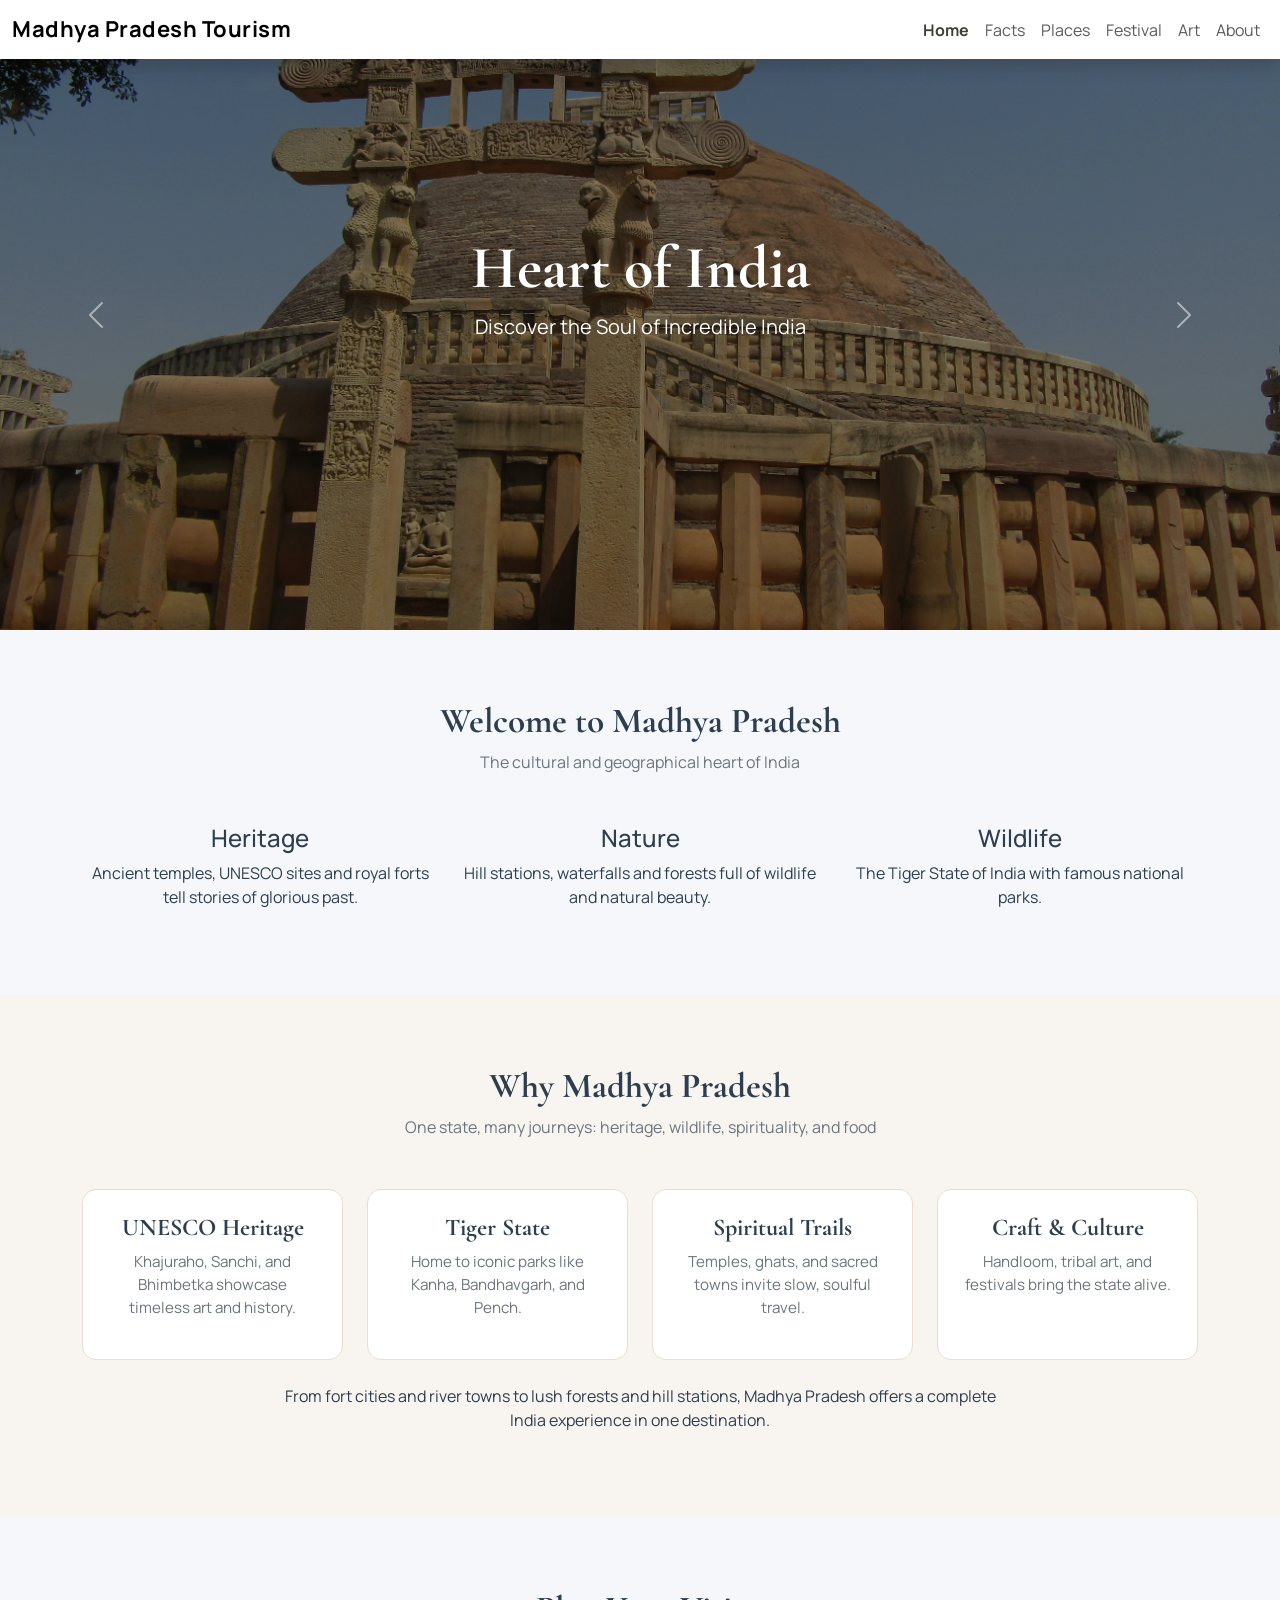
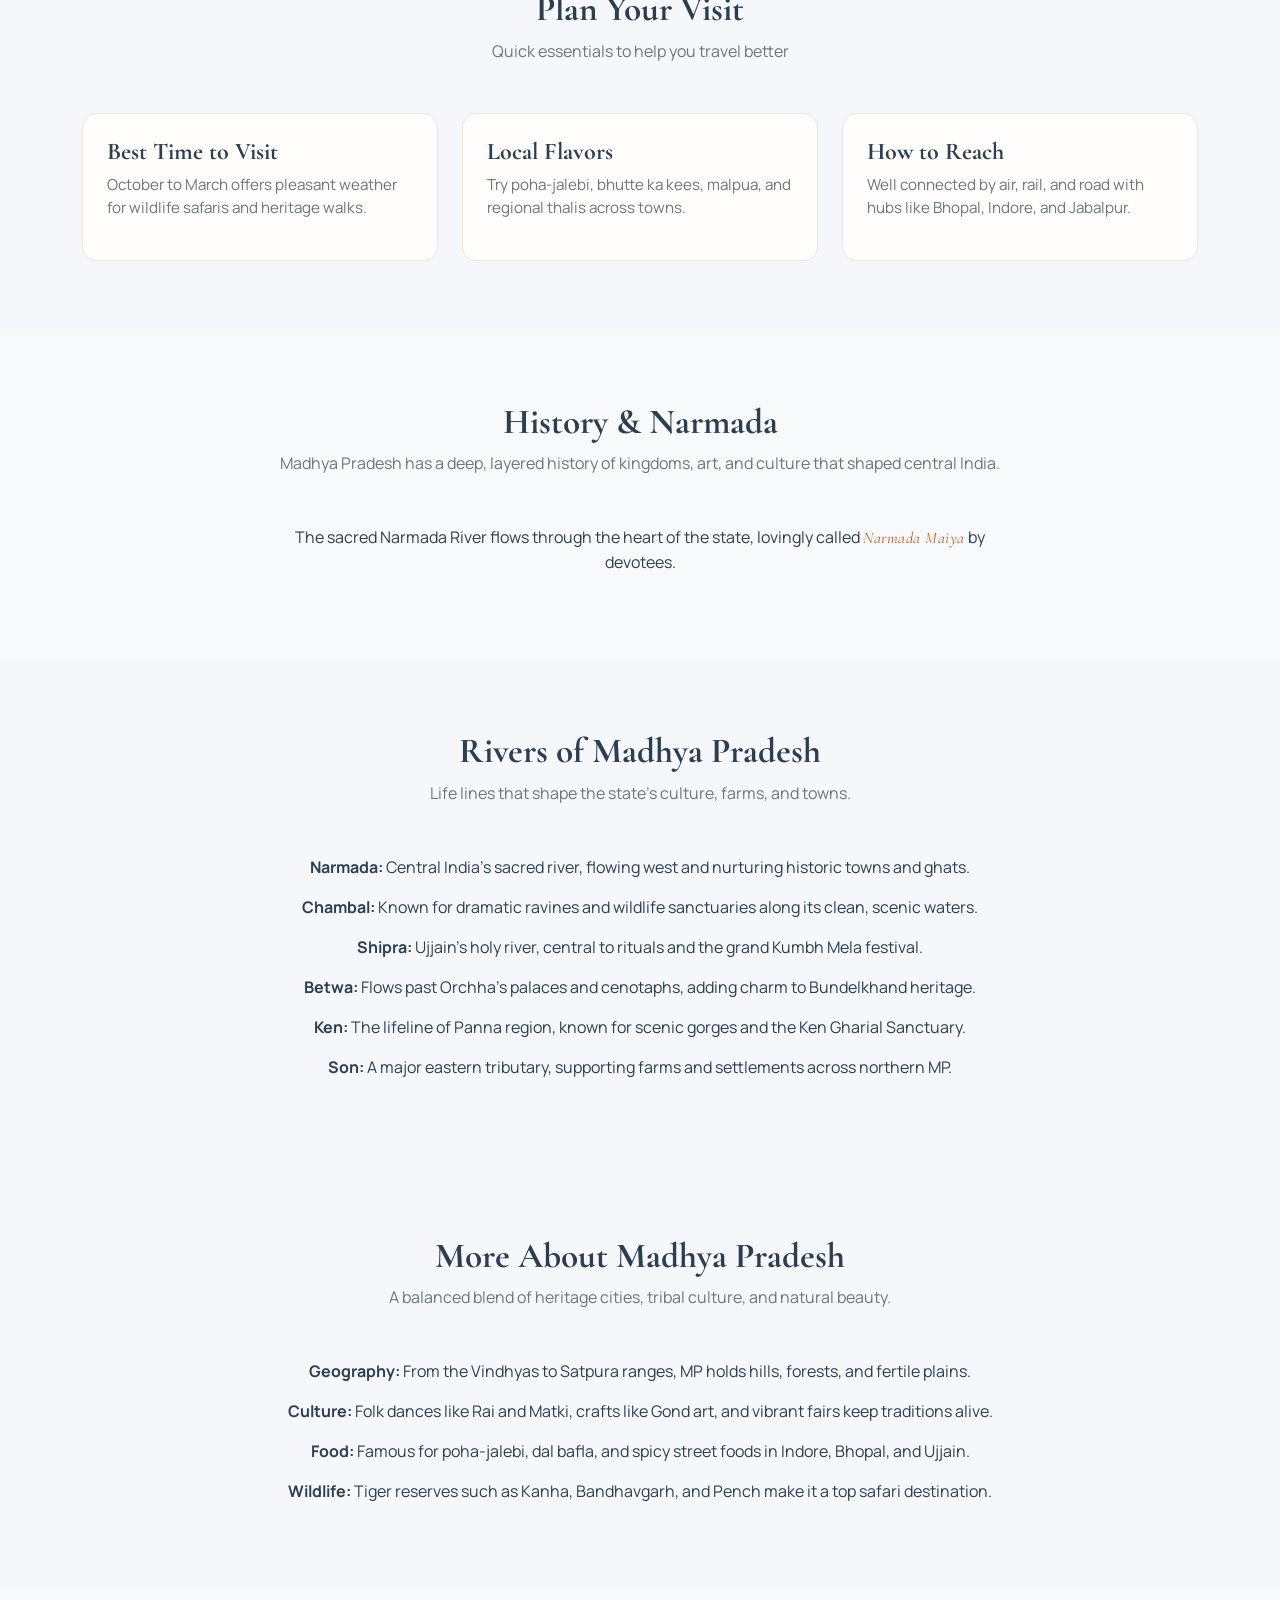
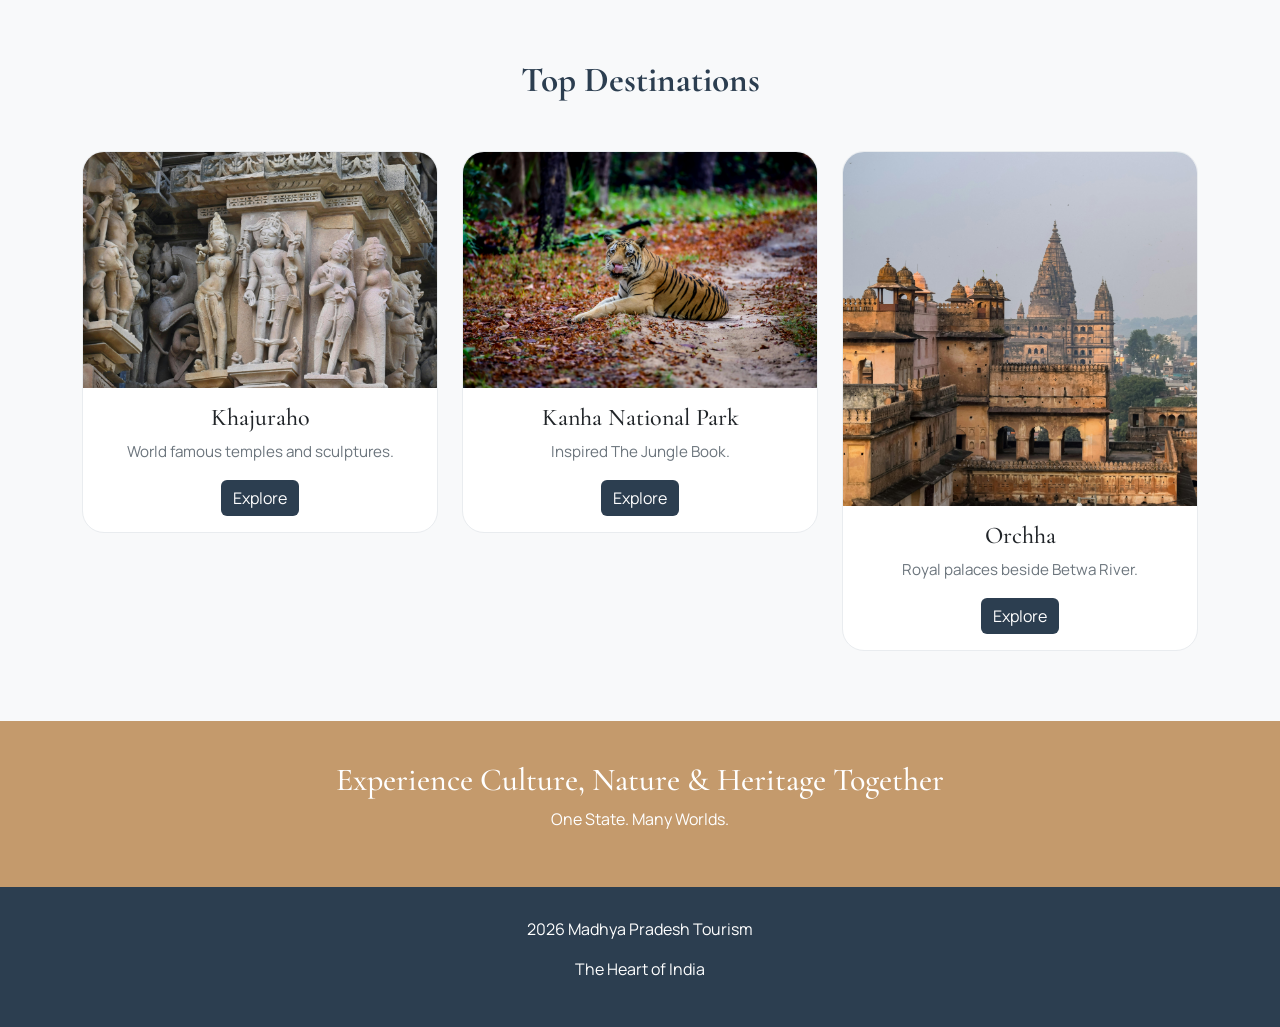
==== commit 2048659d: "added files" ====
--- a/index.html
+++ b/index.html
@@ -496,472 +496,3 @@
 
 </body>
 
-=======
-﻿<!DOCTYPE html>
-<html lang="en">
-
-<head>
-    <meta charset="UTF-8">
-    <meta name="viewport" content="width=device-width, initial-scale=1.0">
-    <title>Madhya Pradesh Tourism</title>
-    <link href="https://cdn.jsdelivr.net/npm/bootstrap@5.3.0/dist/css/bootstrap.min.css" rel="stylesheet">
-    <link
-        href="https://fonts.googleapis.com/css2?family=Cormorant+Garamond:wght@400;600;700&family=Manrope:wght@300;400;600;700&display=swap"
-        rel="stylesheet">
-    <style>
-        :root {
-            --paper: #f5f7fa;
-            --ink: #2c3e50;
-            --muted: #6c757d;
-            --accent: #2c3e50;
-            --soft: #e9ecef;
-            --card: #ffffff;
-        }
-
-        body {
-            font-family: "Manrope", sans-serif;
-            color: var(--ink);
-            background: var(--paper);
-        }
-
-        h1,
-        h2,
-        h3 {
-            font-family: "Cormorant Garamond", serif;
-        }
-
-        /* NAVBAR */
-        .navbar {
-            background: white;
-            box-shadow: 0 2px 10px rgba(0, 0, 0, .1);
-        }
-
-        .navbar-brand {
-            font-weight: 700;
-            letter-spacing: 0.5px;
-            font-size: 22px;
-        }
-        .nav-link.active {
-  font-weight: bold;
-  color: #404039 !important;
-}
-
-
-        /* CAROUSEL */
-        .carousel-item {
-            height: 100vh;
-            min-height: 400px;
-        }
-
-        .carousel-item img {
-            height: 100%;
-            object-fit: cover;
-            filter: brightness(.55);
-        }
-
-        .carousel-caption {
-            bottom: 40%;
-        }
-
-        .carousel-caption h1 {
-            font-size: 60px;
-            font-weight: 800;
-        }
-
-        .carousel-caption p {
-            font-size: 20px;
-        }
-
-        /* SECTION */
-        .section {
-            padding: 70px 0;
-        }
-
-        .section-title {
-            text-align: center;
-            margin-bottom: 50px;
-        }
-
-        .section-title h2 {
-            font-weight: 700;
-            font-size: 2.2rem;
-        }
-
-        .section-title p {
-            color: var(--muted);
-        }
-
-        /* CARDS */
-        .card {
-            border: 1px solid #e9ecef;
-            border-radius: 22px;
-            overflow: hidden;
-            transition: transform 0.2s ease, box-shadow 0.2s ease;
-            background: var(--card);
-            box-shadow: none;
-        }
-
-        .card:hover {
-            transform: translateY(-4px);
-            box-shadow: 0 20px 40px rgba(44, 62, 80, 0.12);
-        }
-
-        .card img {
-            height: 260px;
-            object-fit: cover;
-        }
-
-        .btn-custom {
-            background: #2c3e50;
-            color: white;
-            border: none;
-        }
-
-        .card-body h5,
-        .highlight-card h5,
-        .info-card h5 {
-            font-family: "Cormorant Garamond", serif;
-            font-size: 1.5rem;
-        }
-
-        .card-body p,
-        .highlight-card p,
-        .info-card p {
-            color: var(--muted);
-            font-size: 0.95rem;
-        }
-
-        /* HIGHLIGHTS */
-        .highlights {
-            background: #f8f5f1;
-        }
-
-        .highlight-card {
-            border: 1px solid #e8ded1;
-            border-radius: 14px;
-            padding: 24px;
-            height: 100%;
-            background: var(--card);
-        }
-
-        .highlight-card h5 {
-            font-weight: 700;
-        }
-
-        /* INFO CARDS */
-        .info-card {
-            border: 1px solid #efe6da;
-            border-radius: 14px;
-            padding: 24px;
-            background: #fffdfb;
-            height: 100%;
-        }
-
-        .info-card h5 {
-            font-weight: 700;
-        }
-
-        .narmada {
-            font-family: "Cormorant Garamond", serif;
-            font-style: italic;
-            letter-spacing: 0.5px;
-            color: #b0652a;
-        }
-
-        /* HERO INFO STRIP */
-        .info-strip {
-            background: #c49a6c;
-            color: white;
-            padding: 40px 0;
-            text-align: center;
-        }
-
-        /* FOOTER */
-        footer {
-            background: #2c3e50;
-            color: white;
-            padding: 30px 0;
-            text-align: center;
-        }
-    </style>
-</head>
-
-<body>
-    <!-- NAVBAR -->
-    <nav class="navbar navbar-expand-lg fixed-top bg-white shadow">
-  <div class="container-fluid">
-
-    <a class="navbar-brand" href="index.html">Madhya Pradesh Tourism</a>
-
-    <!-- TOGGLER BUTTON -->
-    <button class="navbar-toggler" type="button" 
-        data-bs-toggle="collapse" 
-        data-bs-target="#navbarNav">
-
-      <span class="navbar-toggler-icon"></span>
-    </button>
-
-    <!-- COLLAPSIBLE MENU -->
-    <div class="collapse navbar-collapse" id="navbarNav">
-      <div class="navbar-nav ms-auto">
-
-        <a class="nav-link active" href="index.html">Home</a>
-        <a class="nav-link" href="facts.html">Facts</a>
-        <a class="nav-link" href="places.html">Places</a>
-        <a class="nav-link" href="festival.html">Festival</a>
-        <a class="nav-link" href="arts.html">Art</a>
-        <a class="nav-link" href="about.html">About</a>
-
-      </div>
-    </div>
-
-  </div>
-</nav>
-
-
-    <!-- CAROUSEL -->
-    <div id="heroCarousel" class="carousel slide" data-bs-ride="carousel">
-        <div class="carousel-inner">
-            <div class="carousel-item active">
-                <img src="images/ameena-tasneem-uT3yN3WqHnM-unsplash.jpg" class="d-block w-100">
-                <div class="carousel-caption">
-                    <h1>Heart of India</h1>
-                    <p>Discover the Soul of Incredible India</p>
-                </div>
-            </div>
-            <div class="carousel-item">
-                <img src="images/whitetiger.jpg" class="d-block w-100">
-                <div class="carousel-caption">
-                    <h1>Wild & Beautiful</h1>
-                    <p>Home of Tigers and Forests</p>
-                </div>
-            </div>
-            <div class="carousel-item">
-                <img src="images/gwalior fort.jpg" class="d-block w-100">
-                <div class="carousel-caption">
-                    <h1>Rich Heritage</h1>
-                    <p>Temples, Forts & History</p>
-                </div>
-            </div>
-        </div>
-        <button class="carousel-control-prev" data-bs-target="#heroCarousel" data-bs-slide="prev">
-            <span class="carousel-control-prev-icon"></span>
-        </button>
-        <button class="carousel-control-next" data-bs-target="#heroCarousel" data-bs-slide="next">
-            <span class="carousel-control-next-icon"></span>
-        </button>
-    </div>
-    <!-- ABOUT SECTION -->
-    <section class="section">
-        <div class="container">
-            <div class="section-title">
-                <h2>Welcome to Madhya Pradesh</h2>
-                <p>The cultural and geographical heart of India</p>
-            </div>
-            <div class="row text-center">
-                <div class="col-md-4">
-                    <h4>Heritage</h4>
-                    <p>Ancient temples, UNESCO sites and royal forts tell stories of glorious past.</p>
-                </div>
-                <div class="col-md-4">
-                    <h4>Nature</h4>
-                    <p>Hill stations, waterfalls and forests full of wildlife and natural beauty.</p>
-                </div>
-                <div class="col-md-4">
-                    <h4>Wildlife</h4>
-                    <p>The Tiger State of India with famous national parks.</p>
-                </div>
-            </div>
-        </div>
-    </section>
-    <!-- MP TOURISM HIGHLIGHTS -->
-    <section class="section highlights">
-        <div class="container">
-            <div class="section-title">
-                <h2>Why Madhya Pradesh</h2>
-                <p>One state, many journeys: heritage, wildlife, spirituality, and food</p>
-            </div>
-            <div class="row g-4">
-                <div class="col-md-3">
-                    <div class="highlight-card text-center">
-                        <h5>UNESCO Heritage</h5>
-                        <p>Khajuraho, Sanchi, and Bhimbetka showcase timeless art and history.</p>
-                    </div>
-                </div>
-                <div class="col-md-3">
-                    <div class="highlight-card text-center">
-                        <h5>Tiger State</h5>
-                        <p>Home to iconic parks like Kanha, Bandhavgarh, and Pench.</p>
-                    </div>
-                </div>
-                <div class="col-md-3">
-                    <div class="highlight-card text-center">
-                        <h5>Spiritual Trails</h5>
-                        <p>Temples, ghats, and sacred towns invite slow, soulful travel.</p>
-                    </div>
-                </div>
-                <div class="col-md-3">
-                    <div class="highlight-card text-center">
-                        <h5>Craft & Culture</h5>
-                        <p>Handloom, tribal art, and festivals bring the state alive.</p>
-                    </div>
-                </div>
-            </div>
-            <div class="row mt-4">
-                <div class="col-lg-8 mx-auto text-center">
-                    <p>From fort cities and river towns to lush forests and hill stations, Madhya Pradesh offers a
-                        complete India experience in one destination.</p>
-                </div>
-            </div>
-        </div>
-    </section>
-    <!-- TRAVEL ESSENTIALS -->
-    <section class="section">
-        <div class="container">
-            <div class="section-title">
-                <h2>Plan Your Visit</h2>
-                <p>Quick essentials to help you travel better</p>
-            </div>
-            <div class="row g-4">
-                <div class="col-md-4">
-                    <div class="info-card">
-                        <h5>Best Time to Visit</h5>
-                        <p>October to March offers pleasant weather for wildlife safaris and heritage walks.</p>
-                    </div>
-                </div>
-                <div class="col-md-4">
-                    <div class="info-card">
-                        <h5>Local Flavors</h5>
-                        <p>Try poha-jalebi, bhutte ka kees, malpua, and regional thalis across towns.</p>
-                    </div>
-                </div>
-                <div class="col-md-4">
-                    <div class="info-card">
-                        <h5>How to Reach</h5>
-                        <p>Well connected by air, rail, and road with hubs like Bhopal, Indore, and Jabalpur.</p>
-                    </div>
-                </div>
-            </div>
-        </div>
-    </section>
-    <!-- HISTORY & NARMADA -->
-    <section class="section bg-light">
-        <div class="container">
-            <div class="section-title">
-                <h2>History & Narmada</h2>
-                <p>Madhya Pradesh has a deep, layered history of kingdoms, art, and culture that shaped central India.
-                </p>
-            </div>
-            <div class="row">
-                <div class="col-lg-8 mx-auto text-center">
-                    <p>The sacred Narmada River flows through the heart of the state, lovingly called <span
-                            class="narmada">Narmada Maiya</span> by devotees.</p>
-                </div>
-            </div>
-        </div>
-    </section>
-    <!-- RIVERS OF MADHYA PRADESH -->
-    <section class="section">
-        <div class="container">
-            <div class="section-title">
-                <h2>Rivers of Madhya Pradesh</h2>
-                <p>Life lines that shape the state’s culture, farms, and towns.</p>
-            </div>
-            <div class="row">
-                <div class="col-lg-10 mx-auto text-center">
-                    <p><strong>Narmada:</strong> Central India’s sacred river, flowing west and nurturing historic towns
-                        and ghats.</p>
-                    <p><strong>Chambal:</strong> Known for dramatic ravines and wildlife sanctuaries along its clean,
-                        scenic waters.</p>
-                    <p><strong>Shipra:</strong> Ujjain’s holy river, central to rituals and the grand Kumbh Mela
-                        festival.</p>
-                    <p><strong>Betwa:</strong> Flows past Orchha’s palaces and cenotaphs, adding charm to Bundelkhand
-                        heritage.</p>
-                    <p><strong>Ken:</strong> The lifeline of Panna region, known for scenic gorges and the Ken Gharial
-                        Sanctuary.</p>
-                    <p><strong>Son:</strong> A major eastern tributary, supporting farms and settlements across northern
-                        MP.</p>
-                </div>
-            </div>
-        </div>
-    </section>
-    <!-- MORE ABOUT MADHYA PRADESH -->
-    <section class="section">
-        <div class="container">
-            <div class="section-title">
-                <h2>More About Madhya Pradesh</h2>
-                <p>A balanced blend of heritage cities, tribal culture, and natural beauty.</p>
-            </div>
-            <div class="row">
-                <div class="col-lg-10 mx-auto text-center">
-                    <p><strong>Geography:</strong> From the Vindhyas to Satpura ranges, MP holds hills, forests, and
-                        fertile plains.</p>
-                    <p><strong>Culture:</strong> Folk dances like Rai and Matki, crafts like Gond art, and vibrant fairs
-                        keep traditions alive.</p>
-                    <p><strong>Food:</strong> Famous for poha-jalebi, dal bafla, and spicy street foods in Indore,
-                        Bhopal, and Ujjain.</p>
-                    <p><strong>Wildlife:</strong> Tiger reserves such as Kanha, Bandhavgarh, and Pench make it a top
-                        safari destination.</p>
-                </div>
-            </div>
-        </div>
-    </section>
-    <!-- TOP DESTINATIONS -->
-    <section class="section bg-light">
-        <div class="container">
-            <div class="section-title">
-                <h2>Top Destinations</h2>
-            </div>
-            <div class="row g-4">
-                <div class="col-md-4">
-                    <div class="card">
-                        <img src="images/khajuraho.jpg">
-                        <div class="card-body text-center">
-                            <h5>Khajuraho</h5>
-                            <p>World famous temples and sculptures.</p>
-                            <button class="btn btn-custom">Explore</button>
-                        </div>
-                    </div>
-                </div>
-                <div class="col-md-4">
-                    <div class="card">
-                        <img src="images/kanhapark.jpg">
-                        <div class="card-body text-center">
-                            <h5>Kanha National Park</h5>
-                            <p>Inspired The Jungle Book.</p>
-                            <button class="btn btn-custom">Explore</button>
-                        </div>
-                    </div>
-                </div>
-                <div class="col-md-4">
-                    <div class="card">
-                        <img src="images/pexels-rsapmech-11473343 (1).jpg">
-                        <div class="card-body text-center">
-                            <h5>Orchha</h5>
-                            <p>Royal palaces beside Betwa River.</p>
-                            <button class="btn btn-custom">Explore</button>
-                        </div>
-                    </div>
-                </div>
-
-            </div>
-        </div>
-    </section>
-    <!-- INFO STRIP -->
-    <section class="info-strip">
-        <div class="container">
-            <h2>Experience Culture, Nature & Heritage Together</h2>
-            <p>One State. Many Worlds.</p>
-        </div>
-    </section>
-    <!-- FOOTER -->
-    <footer>
-        <p>2026 Madhya Pradesh Tourism</p>
-        <p>The Heart of India</p>
-    </footer>
-    <script src="https://cdn.jsdelivr.net/npm/bootstrap@5.3.0/dist/js/bootstrap.bundle.min.js"></script>
-
-</body>
-
-
-</html>
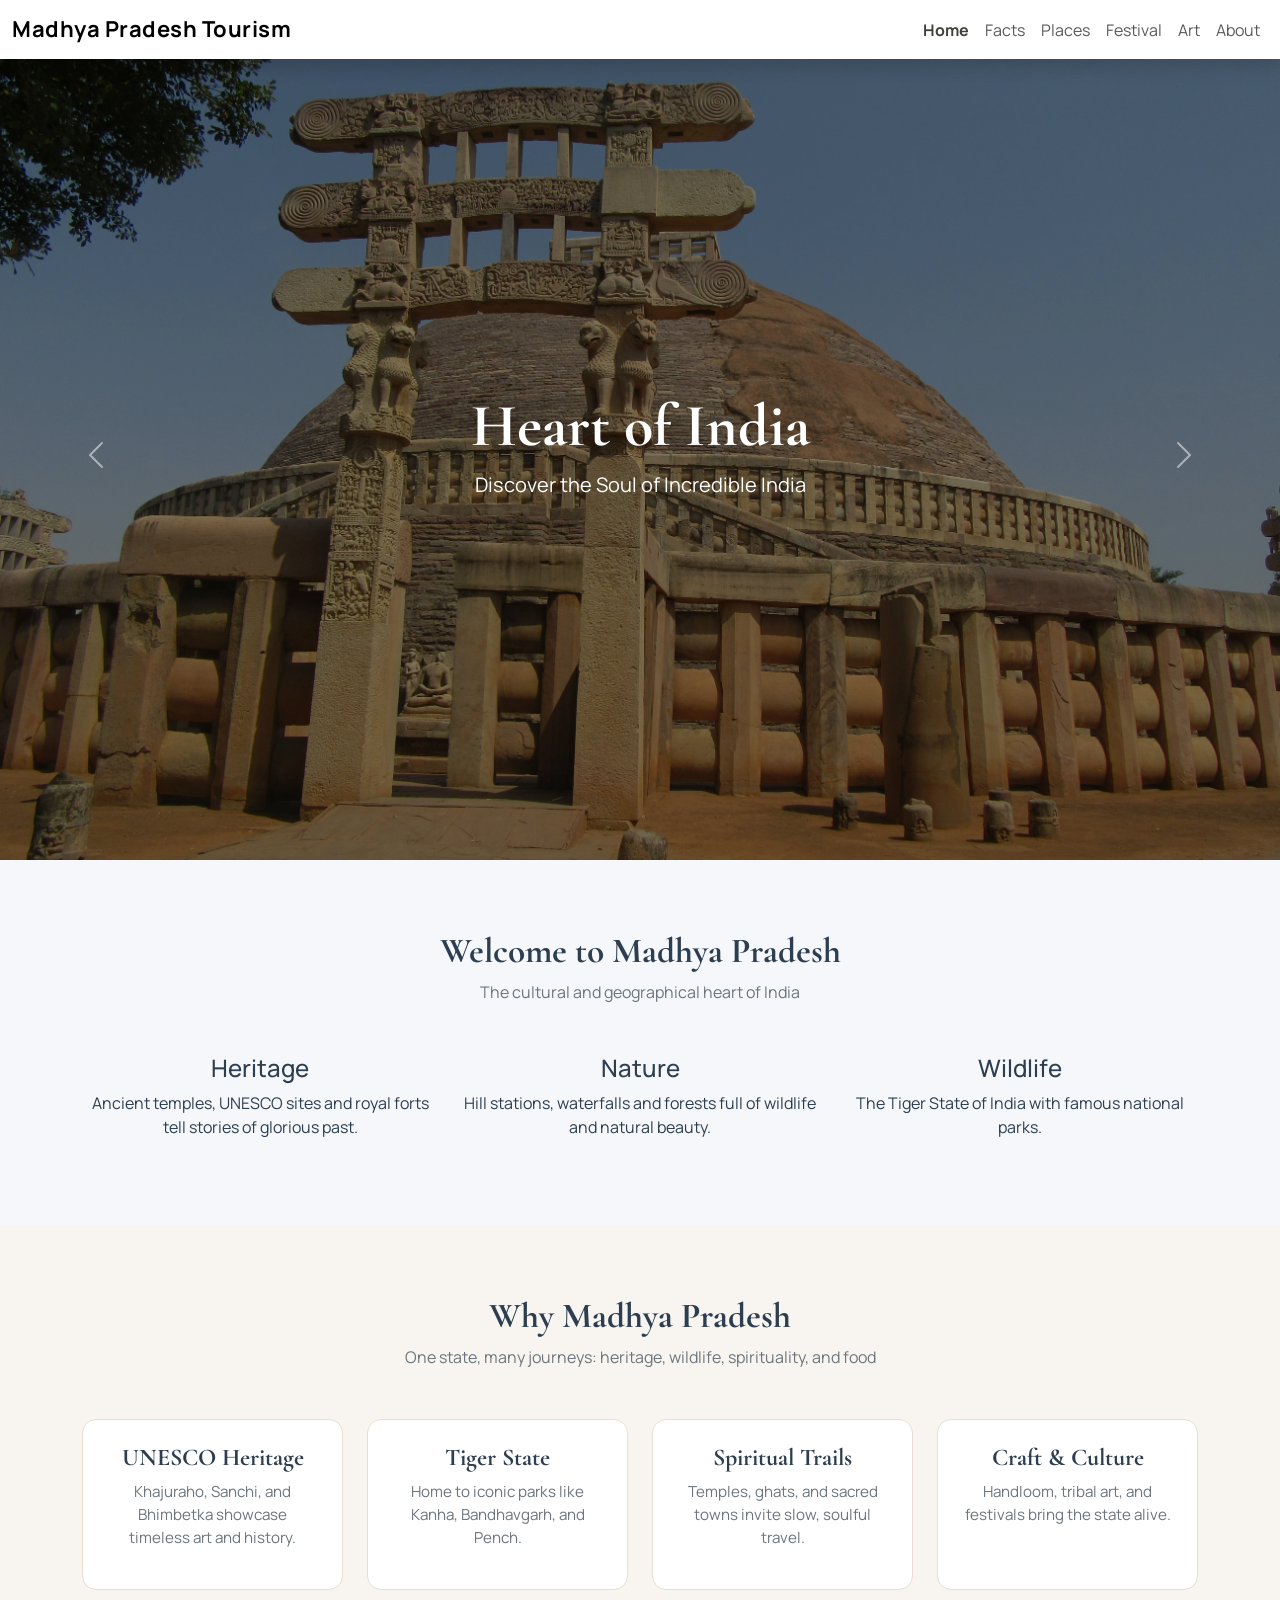
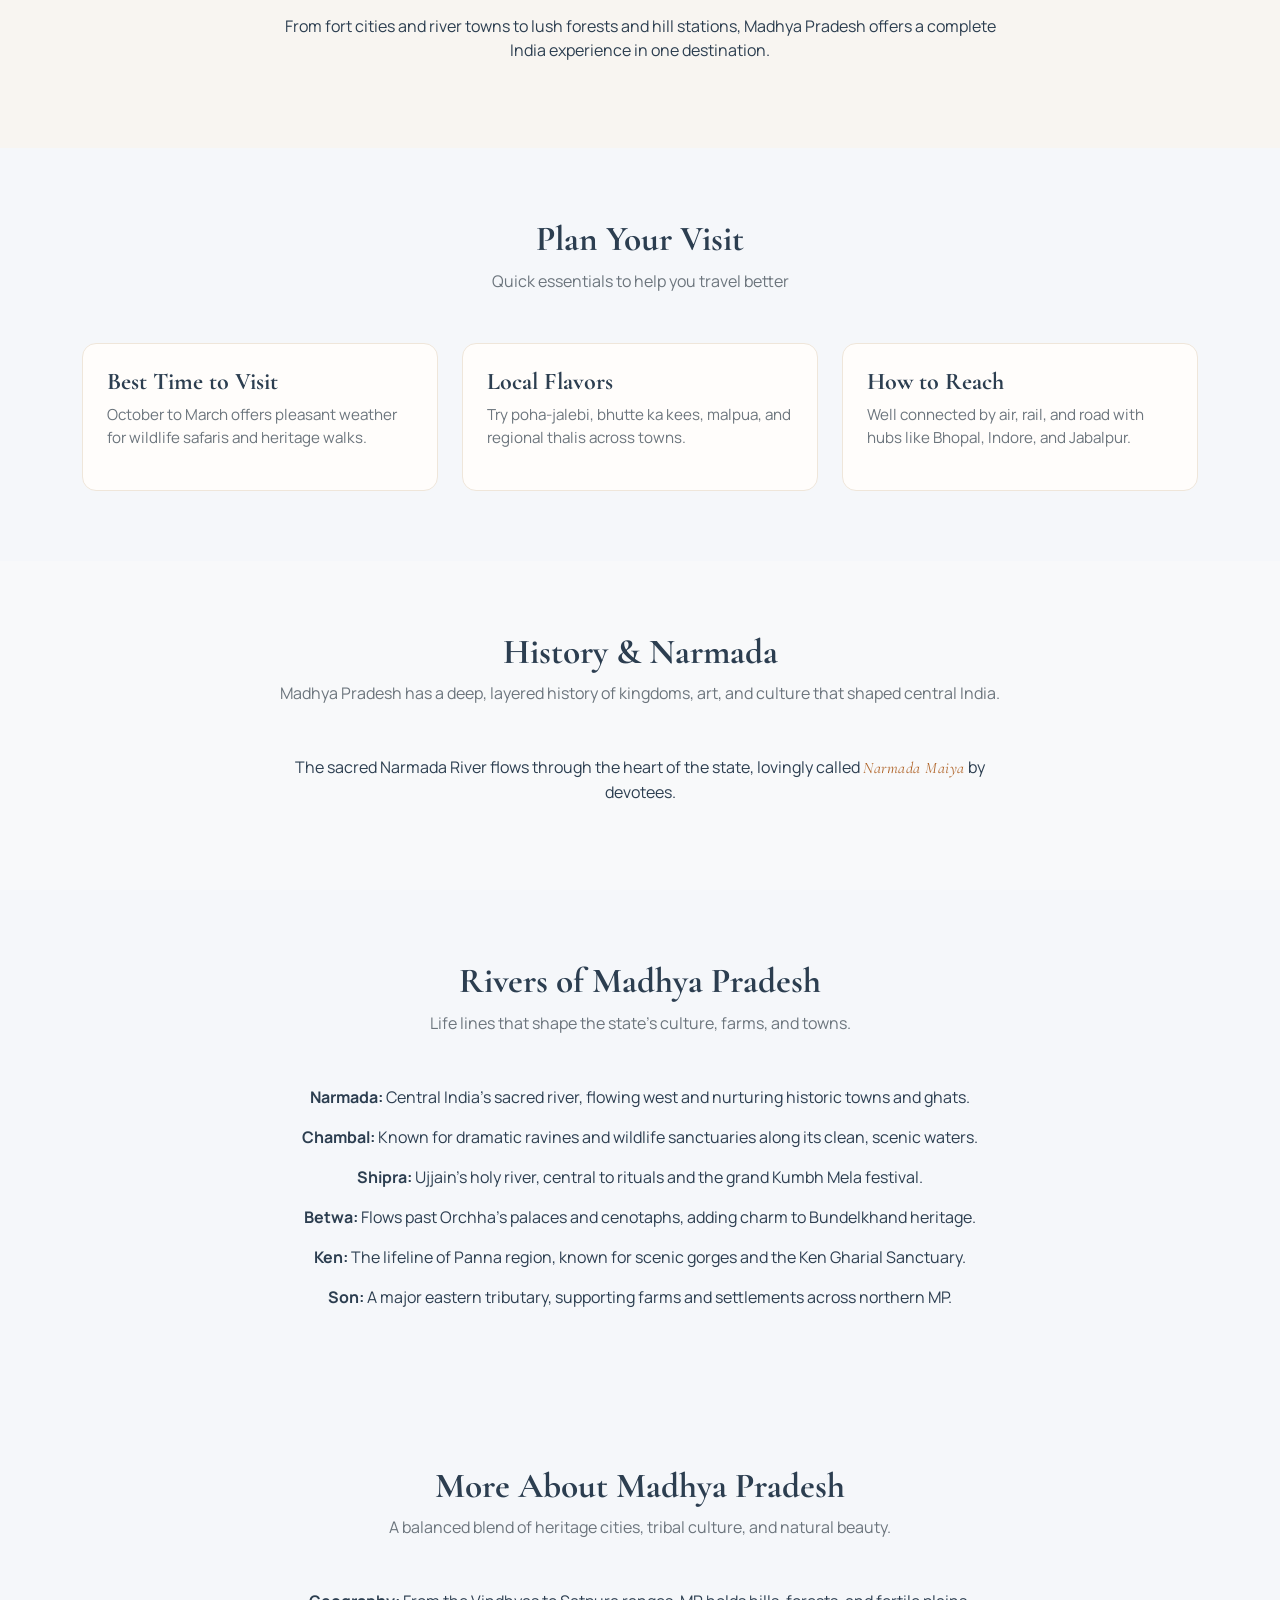
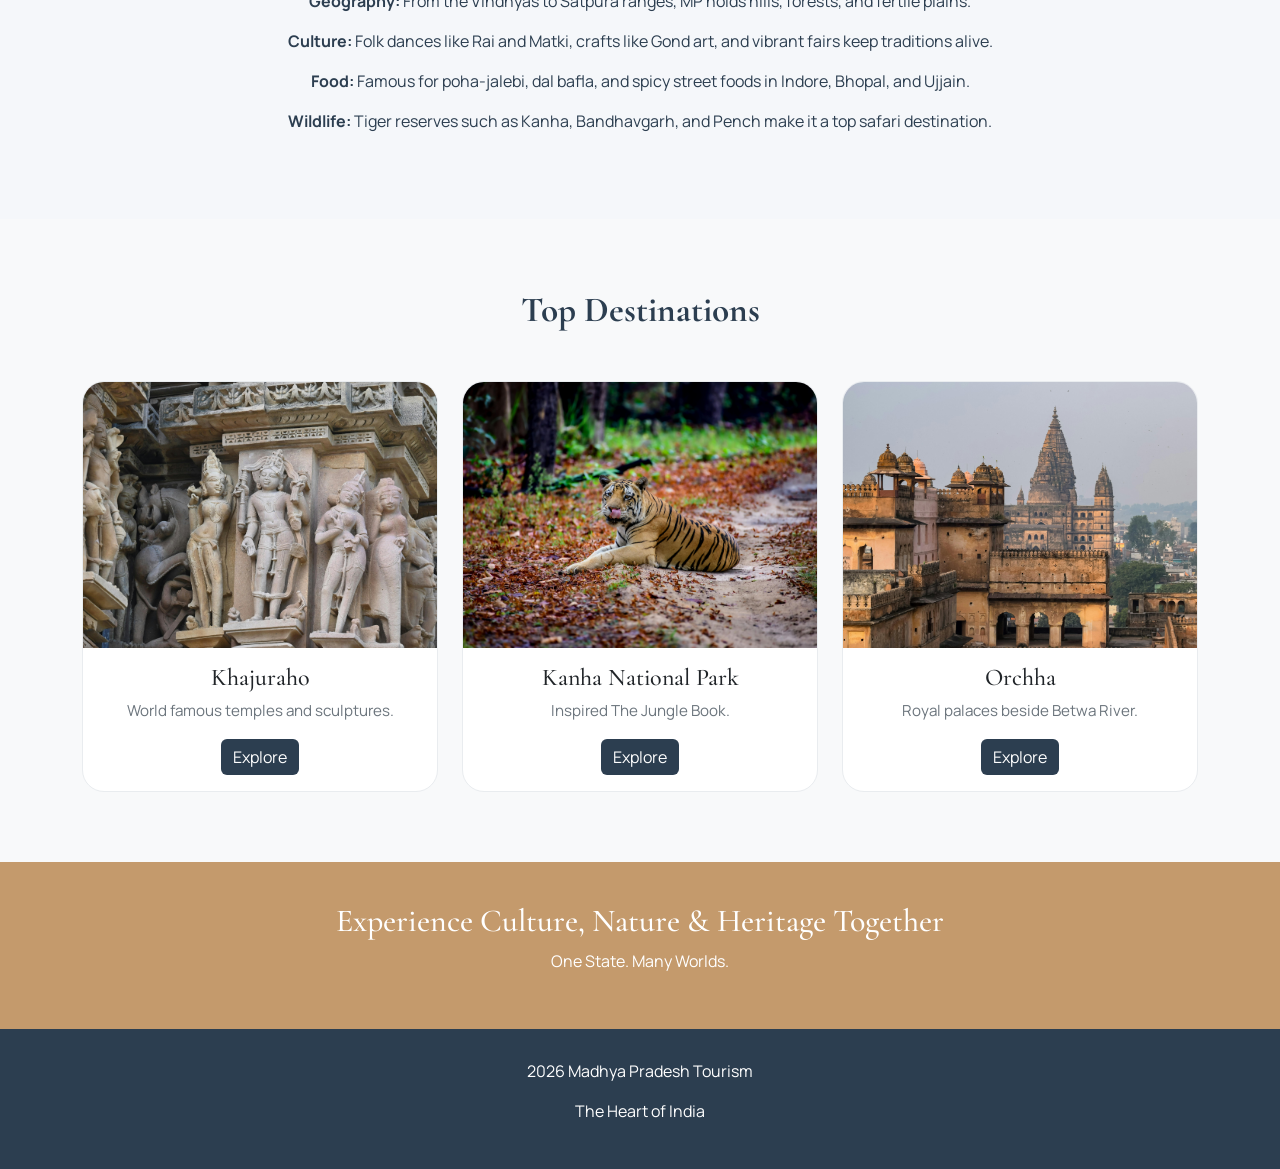
==== commit 3882cf24: "final resonsiveness" ====
--- a/index.html
+++ b/index.html
@@ -1,5 +1,4 @@
-﻿
-<!DOCTYPE html>
+﻿<!DOCTYPE html>
 <html lang="en">
 
 <head>
@@ -26,6 +25,10 @@
             background: var(--paper);
         }
 
+        body {
+            padding-top: 50px;
+        }
+
         h1,
         h2,
         h3 {
@@ -109,14 +112,16 @@
             box-shadow: 0 20px 40px rgba(44, 62, 80, 0.12);
         }
 
-        .card img {
-
-            width: 100%;
-            height: auto;
-            object-fit: cover;
-
-
-        }
+        .card {
+            height: 100%;
+            display: flex;
+            flex-direction: column;
+        }
+
+        .card-body {
+            flex-grow: 1;
+        }
+
 
         .btn-custom {
             background: #2c3e50;
@@ -191,11 +196,25 @@
             text-align: center;
         }
 
+        .card img {
+            transition: transform 0.3s ease;
+
+            width: 100%;
+            aspect-ratio: 4 / 3;
+            /* keeps same shape */
+            object-fit: cover;
+        }
+
+        .card:hover img {
+            transform: scale(1.05);
+        }
+
+
         /* MOBILE FIX */
         /* HERO FIX FOR ALL SCREENS */
         .carousel-item img {
             width: 100%;
-            height: 70vh;
+            height: 90vh;
             object-fit: cover;
         }
 
@@ -217,7 +236,28 @@
             .carousel-caption p {
                 font-size: 14px;
             }
-        }
+
+
+            .card img {
+                height: 180px;
+            }
+
+            .card img {
+                aspect-ratio: 1 / 1;
+            }
+
+
+        }
+
+        /* TABLET */
+        @media (max-width: 992px) {
+            .carousel-item img {
+                height: 70vh;
+            }
+        }
+        .card img {
+    border-radius: 12px 12px 0 0;
+}
     </style>
 </head>
 
@@ -494,5 +534,4 @@
     </footer>
     <script src="https://cdn.jsdelivr.net/npm/bootstrap@5.3.0/dist/js/bootstrap.bundle.min.js"></script>
 
-</body>
-
+</body>
